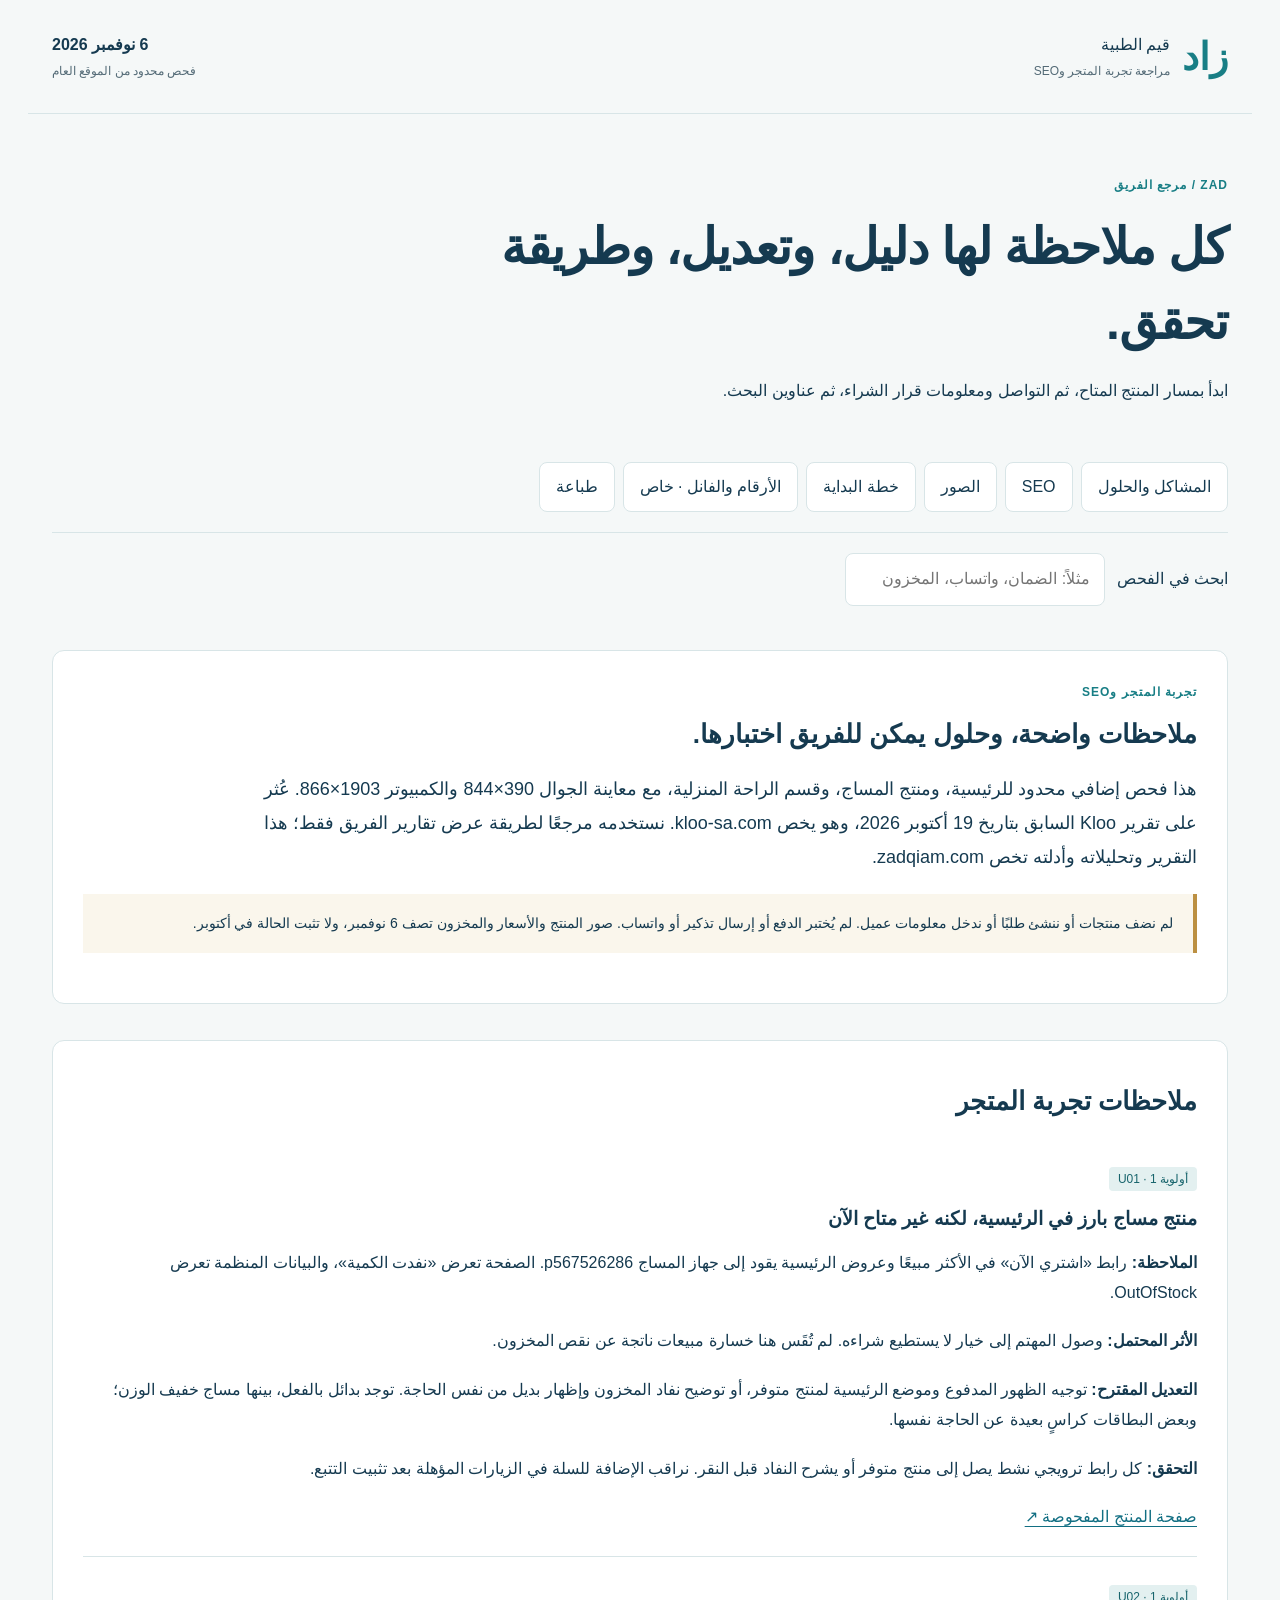
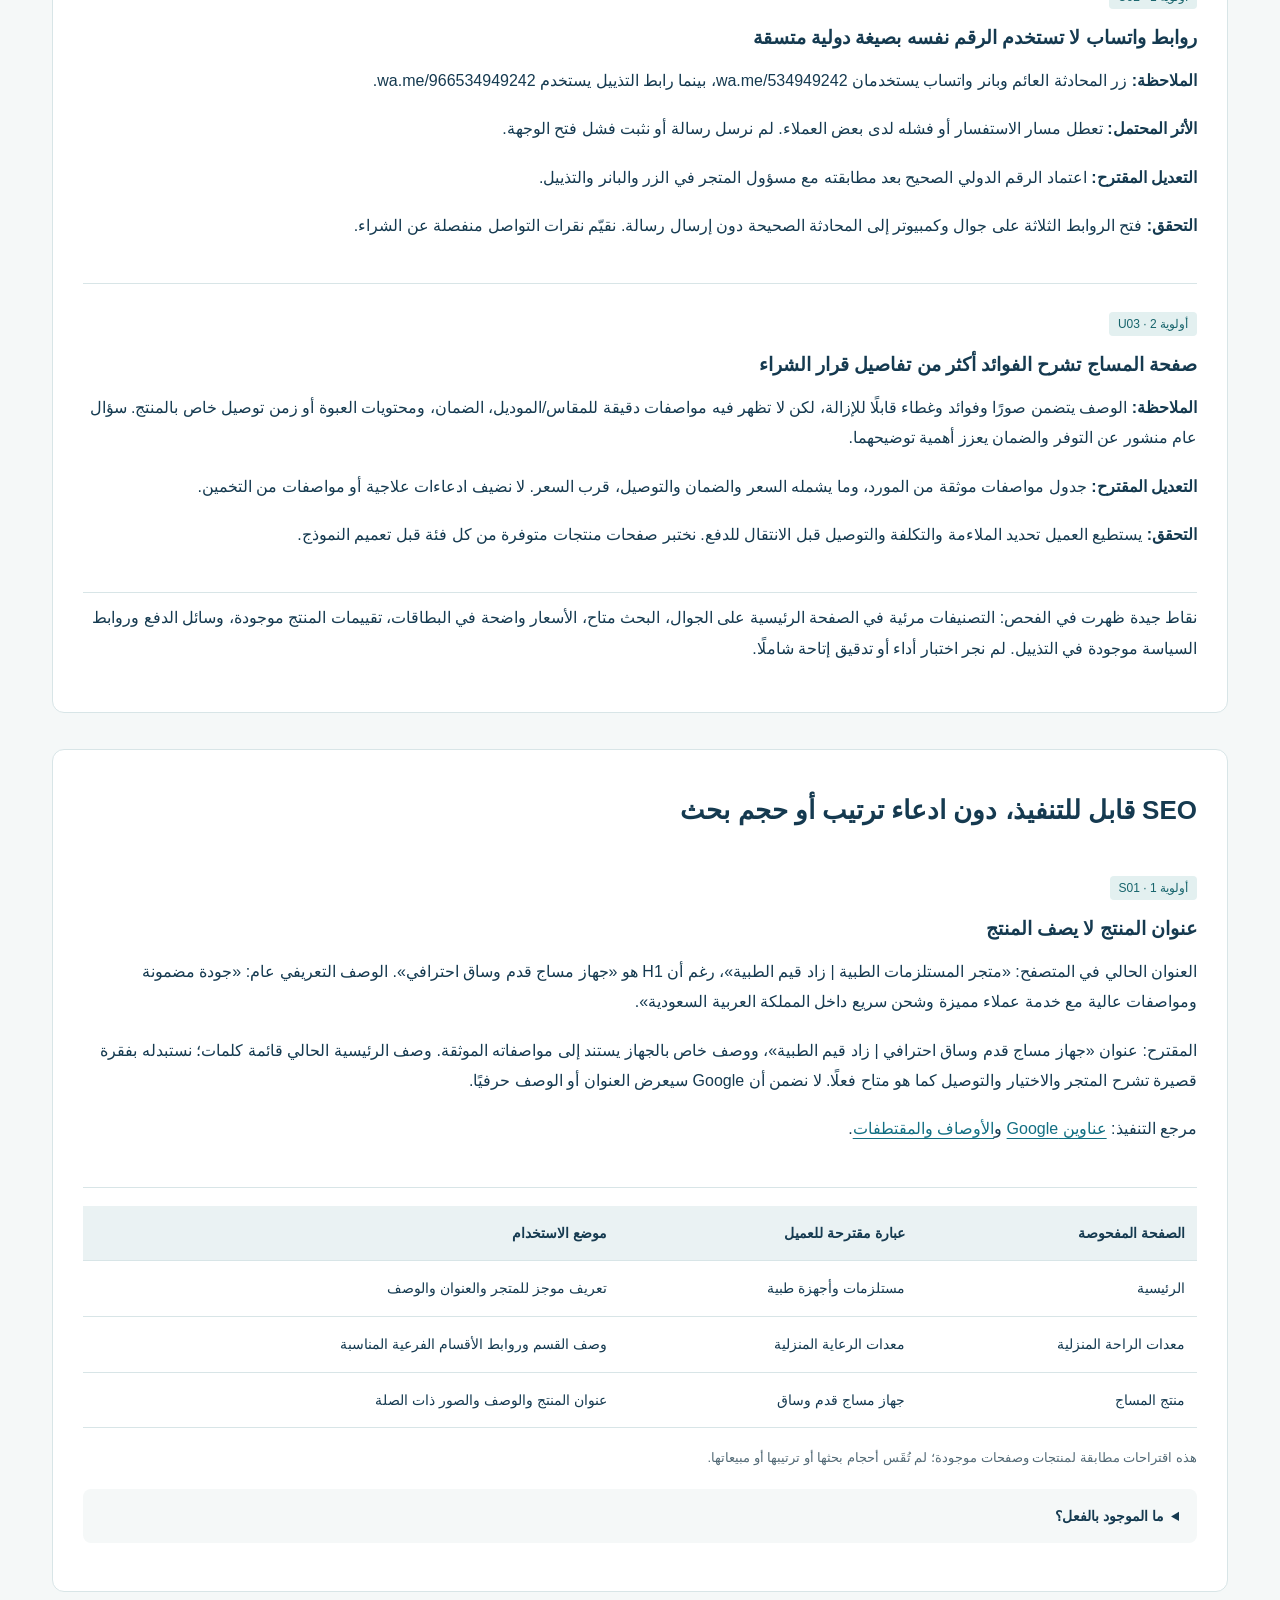
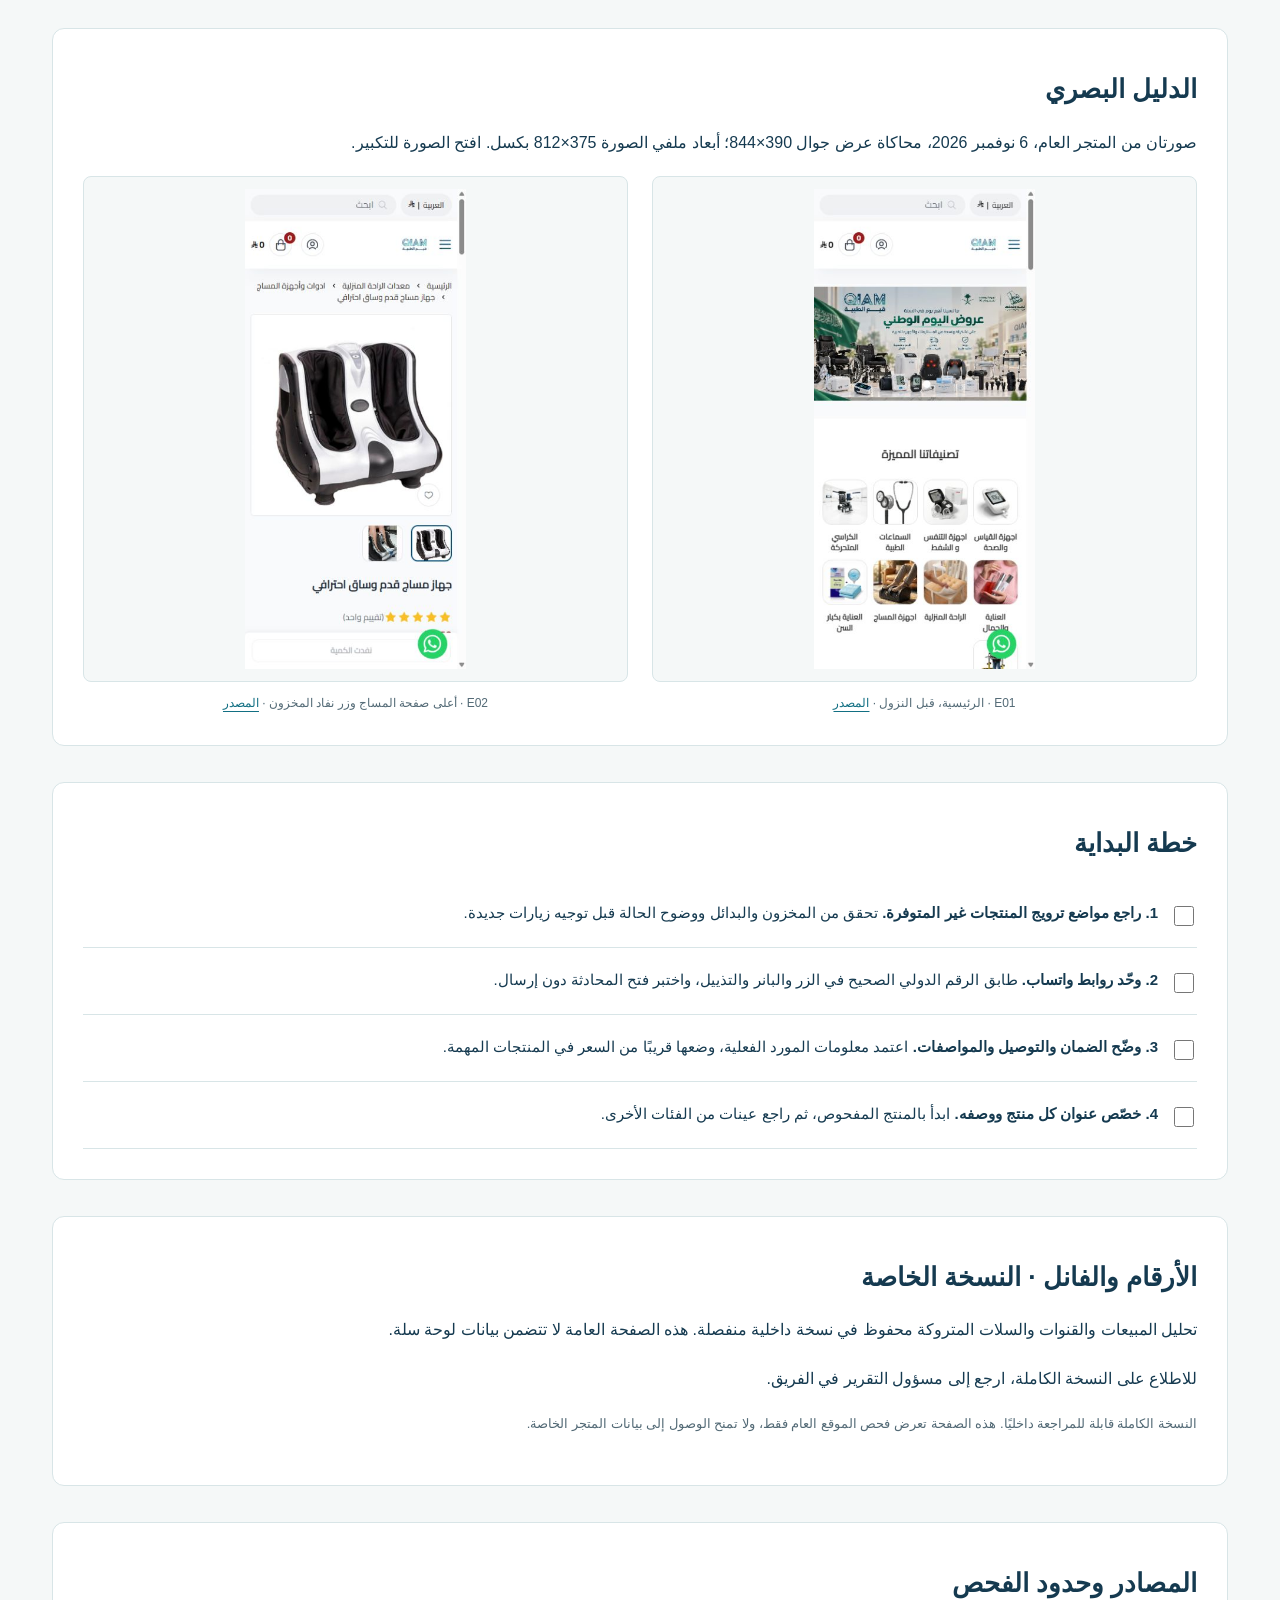
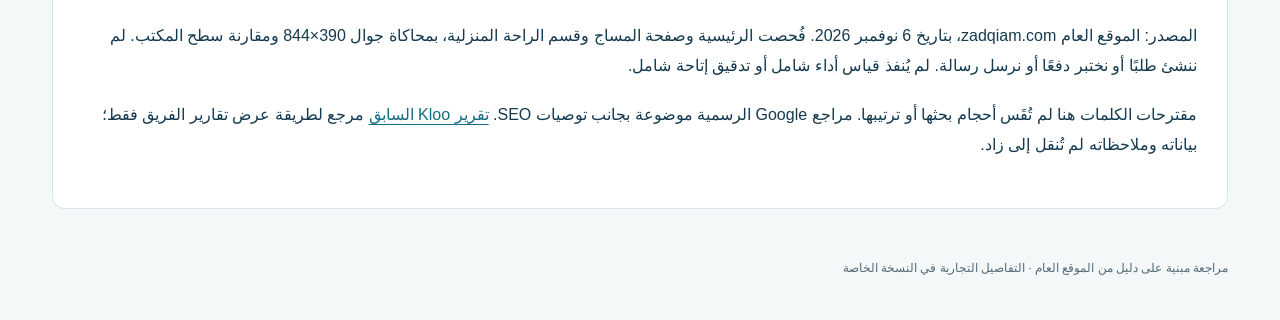
==== index.html @ 5a6b30f7 "Add evidence-backed ZAD report with explicit privacy and metric scopes" ====
<!doctype html><html lang="ar" dir="rtl"><head><meta charset="utf-8"><meta name="viewport" content="width=device-width,initial-scale=1"><meta name="robots" content="noindex,nofollow,noarchive"><meta name="referrer" content="no-referrer"><title>زاد قيم الطبية | مراجعة تجربة المتجر وSEO</title><link rel="stylesheet" href="style.css"></head><body><header><div class="brand"><b>زاد</b><span>قيم الطبية<small>مراجعة تجربة المتجر وSEO</small></span></div><div class="date">6 نوفمبر 2026<small>فحص محدود من الموقع العام</small></div></header><main><div class="intro"><span class="eyebrow">ZAD / مرجع الفريق</span><h1>كل ملاحظة لها دليل، وتعديل، وطريقة تحقق.</h1><p>ابدأ بمسار المنتج المتاح، ثم التواصل ومعلومات قرار الشراء، ثم عناوين البحث.</p></div><nav class="views" aria-label="فهرس التقرير"><a href="#ux-findings">المشاكل والحلول</a><a href="#seo">SEO</a><a href="#evidence">الصور</a><a href="#next">خطة البداية</a><a href="#private">الأرقام والفانل · خاص</a><button id="print">طباعة</button></nav><div class="search"><label for="search">ابحث في الفحص</label><input id="search" type="search" placeholder="مثلاً: الضمان، واتساب، المخزون"><span id="search-status" aria-live="polite"></span></div><div id="ux" class="view">
<section id="ux-start"><div class="eyebrow">تجربة المتجر وSEO</div><h2>ملاحظات واضحة، وحلول يمكن للفريق اختبارها.</h2><p class="lead">هذا فحص إضافي محدود للرئيسية، ومنتج المساج، وقسم الراحة المنزلية، مع معاينة الجوال 390×844 والكمبيوتر 1903×866. عُثر على تقرير Kloo السابق بتاريخ 19 أكتوبر 2026، وهو يخص kloo-sa.com. نستخدمه مرجعًا لطريقة عرض تقارير الفريق فقط؛ هذا التقرير وتحليلاته وأدلته تخص zadqiam.com.</p><div class="note">لم نضف منتجات أو ننشئ طلبًا أو ندخل معلومات عميل. لم يُختبر الدفع أو إرسال تذكير أو واتساب. صور المنتج والأسعار والمخزون تصف 6 نوفمبر، ولا تثبت الحالة في أكتوبر.</div></section>
<section id="ux-findings"><h2>ملاحظات تجربة المتجر</h2>
<article class="finding"><span class="tag">أولوية 1 · U01</span><h3>منتج مساج بارز في الرئيسية، لكنه غير متاح الآن</h3><p><b>الملاحظة:</b> رابط «اشتري الآن» في الأكثر مبيعًا وعروض الرئيسية يقود إلى جهاز المساج p567526286. الصفحة تعرض «نفدت الكمية»، والبيانات المنظمة تعرض OutOfStock. </p><p><b>الأثر المحتمل:</b> وصول المهتم إلى خيار لا يستطيع شراءه. لم تُقَس هنا خسارة مبيعات ناتجة عن نقص المخزون.</p><p><b>التعديل المقترح:</b> توجيه الظهور المدفوع وموضع الرئيسية لمنتج متوفر، أو توضيح نفاد المخزون وإظهار بديل من نفس الحاجة. توجد بدائل بالفعل، بينها مساج خفيف الوزن؛ وبعض البطاقات كراسٍ بعيدة عن الحاجة نفسها.</p><p><b>التحقق:</b> كل رابط ترويجي نشط يصل إلى منتج متوفر أو يشرح النفاد قبل النقر. نراقب الإضافة للسلة في الزيارات المؤهلة بعد تثبيت التتبع.</p><a href="https://zadqiam.com/ar/-/p567526286" target="_blank" rel="noopener">صفحة المنتج المفحوصة ↗</a></article>
<article class="finding"><span class="tag">أولوية 1 · U02</span><h3>روابط واتساب لا تستخدم الرقم نفسه بصيغة دولية متسقة</h3><p><b>الملاحظة:</b> زر المحادثة العائم وبانر واتساب يستخدمان wa.me/534949242، بينما رابط التذييل يستخدم wa.me/966534949242.</p><p><b>الأثر المحتمل:</b> تعطل مسار الاستفسار أو فشله لدى بعض العملاء. لم نرسل رسالة أو نثبت فشل فتح الوجهة.</p><p><b>التعديل المقترح:</b> اعتماد الرقم الدولي الصحيح بعد مطابقته مع مسؤول المتجر في الزر والبانر والتذييل.</p><p><b>التحقق:</b> فتح الروابط الثلاثة على جوال وكمبيوتر إلى المحادثة الصحيحة دون إرسال رسالة. نقيّم نقرات التواصل منفصلة عن الشراء.</p></article>
<article class="finding"><span class="tag">أولوية 2 · U03</span><h3>صفحة المساج تشرح الفوائد أكثر من تفاصيل قرار الشراء</h3><p><b>الملاحظة:</b> الوصف يتضمن صورًا وفوائد وغطاء قابلًا للإزالة، لكن لا تظهر فيه مواصفات دقيقة للمقاس/الموديل، الضمان، ومحتويات العبوة أو زمن توصيل خاص بالمنتج. سؤال عام منشور عن التوفر والضمان يعزز أهمية توضيحهما.</p><p><b>التعديل المقترح:</b> جدول مواصفات موثقة من المورد، وما يشمله السعر والضمان والتوصيل، قرب السعر. لا نضيف ادعاءات علاجية أو مواصفات من التخمين.</p><p><b>التحقق:</b> يستطيع العميل تحديد الملاءمة والتكلفة والتوصيل قبل الانتقال للدفع. نختبر صفحات منتجات متوفرة من كل فئة قبل تعميم النموذج.</p></article>
<p>نقاط جيدة ظهرت في الفحص: التصنيفات مرئية في الصفحة الرئيسية على الجوال، البحث متاح، الأسعار واضحة في البطاقات، تقييمات المنتج موجودة، وسائل الدفع وروابط السياسة موجودة في التذييل. لم نجر اختبار أداء أو تدقيق إتاحة شاملًا.</p></section>
<section id="seo"><h2>SEO قابل للتنفيذ، دون ادعاء ترتيب أو حجم بحث</h2><article class="finding"><span class="tag">أولوية 1 · S01</span><h3>عنوان المنتج لا يصف المنتج</h3><p>العنوان الحالي في المتصفح: «متجر المستلزمات الطبية | زاد قيم الطبية»، رغم أن H1 هو «جهاز مساج قدم وساق احترافي». الوصف التعريفي عام: «جودة مضمونة ومواصفات عالية مع خدمة عملاء مميزة وشحن سريع داخل المملكة العربية السعودية».</p><p>المقترح: عنوان «جهاز مساج قدم وساق احترافي | زاد قيم الطبية»، ووصف خاص بالجهاز يستند إلى مواصفاته الموثقة. وصف الرئيسية الحالي قائمة كلمات؛ نستبدله بفقرة قصيرة تشرح المتجر والاختيار والتوصيل كما هو متاح فعلًا. لا نضمن أن Google سيعرض العنوان أو الوصف حرفيًا.</p><p>مرجع التنفيذ: <a href="https://developers.google.com/search/docs/appearance/title-link">عناوين Google</a> و<a href="https://developers.google.com/search/docs/appearance/snippet">الأوصاف والمقتطفات</a>.</p></article><div class="table"><table><thead><tr><th>الصفحة المفحوصة</th><th>عبارة مقترحة للعميل</th><th>موضع الاستخدام</th></tr></thead><tbody><tr><td>الرئيسية</td><td>مستلزمات وأجهزة طبية</td><td>تعريف موجز للمتجر والعنوان والوصف</td></tr><tr><td>معدات الراحة المنزلية</td><td>معدات الرعاية المنزلية</td><td>وصف القسم وروابط الأقسام الفرعية المناسبة</td></tr><tr><td>منتج المساج</td><td>جهاز مساج قدم وساق</td><td>عنوان المنتج والوصف والصور ذات الصلة</td></tr></tbody></table></div><p class="muted">هذه اقتراحات مطابقة لمنتجات وصفحات موجودة؛ لم تُقَس أحجام بحثها أو ترتيبها أو مبيعاتها.</p><details><summary>ما الموجود بالفعل؟</summary><p>Canonical موجود للرئيسية ولصفحة المساج. بيانات Product داخل @graph موجودة وتشمل السعر 550 SAR وحالة OutOfStock، مع BreadcrumbList وبيانات مراجعة. لا نوصي بتركيب بيانات منظمة مكررة. نحتاج فحص الصحة والأهلية ومطابقة الرابط والعرض بأداة Google، ولا نعد بظهور نتيجة غنية. <a href="https://developers.google.com/search/docs/appearance/structured-data/product">مرجع بيانات المنتج</a>.</p><p>عنوان قسم معدات الراحة المنزلية وصفي بالفعل. وصفه التعريفي تعريف عام بالشركة؛ يمكن تخصيصه لحاجة القسم. لم نفحص robots أو sitemap أو جميع المنتجات أو hreflang أو صحة المراجعات أو ترتيب البحث.</p></details></section>
<section id="evidence"><h2>الدليل البصري</h2><p>صورتان من المتجر العام، 6 نوفمبر 2026، محاكاة عرض جوال 390×844؛ أبعاد ملفي الصورة 375×812 بكسل. افتح الصورة للتكبير.</p><div class="evidence-grid"><figure><button class="zoom" data-src="evidence/home-mobile.png"><img src="evidence/home-mobile.png" width="375" height="812" alt="الصفحة الرئيسية لزاد على الجوال"></button><figcaption>E01 · الرئيسية، قبل النزول · <a href="https://zadqiam.com/ar">المصدر</a></figcaption></figure><figure><button class="zoom" data-src="evidence/product-mobile.png"><img src="evidence/product-mobile.png" width="375" height="812" alt="صفحة جهاز المساج مع حالة نفاد المخزون"></button><figcaption>E02 · أعلى صفحة المساج وزر نفاد المخزون · <a href="https://zadqiam.com/ar/-/p567526286">المصدر</a></figcaption></figure></div></section>
</div>
<section id="next"><h2>خطة البداية</h2><label class="task"><input type="checkbox" data-task="stock"><span><b>1. راجع مواضع ترويج المنتجات غير المتوفرة.</b> تحقق من المخزون والبدائل ووضوح الحالة قبل توجيه زيارات جديدة.</span></label><label class="task"><input type="checkbox" data-task="whatsapp"><span><b>2. وحّد روابط واتساب.</b> طابق الرقم الدولي الصحيح في الزر والبانر والتذييل، واختبر فتح المحادثة دون إرسال.</span></label><label class="task"><input type="checkbox" data-task="product"><span><b>3. وضّح الضمان والتوصيل والمواصفات.</b> اعتمد معلومات المورد الفعلية، وضعها قريبًا من السعر في المنتجات المهمة.</span></label><label class="task"><input type="checkbox" data-task="seo"><span><b>4. خصّص عنوان كل منتج ووصفه.</b> ابدأ بالمنتج المفحوص، ثم راجع عينات من الفئات الأخرى.</span></label></section>
<section id="private"><h2>الأرقام والفانل · النسخة الخاصة</h2><p>تحليل المبيعات والقنوات والسلات المتروكة محفوظ في نسخة داخلية منفصلة. هذه الصفحة العامة لا تتضمن بيانات لوحة سلة.</p><p>للاطلاع على النسخة الكاملة، ارجع إلى مسؤول التقرير في الفريق.</p><p class="muted">النسخة الكاملة قابلة للمراجعة داخليًا. هذه الصفحة تعرض فحص الموقع العام فقط، ولا تمنح الوصول إلى بيانات المتجر الخاصة.</p></section>
<section id="sources"><h2>المصادر وحدود الفحص</h2><p>المصدر: الموقع العام zadqiam.com، بتاريخ 6 نوفمبر 2026. فُحصت الرئيسية وصفحة المساج وقسم الراحة المنزلية، بمحاكاة جوال 390×844 ومقارنة سطح المكتب. لم ننشئ طلبًا أو نختبر دفعًا أو نرسل رسالة. لم يُنفذ قياس أداء شامل أو تدقيق إتاحة شامل.</p><p>مقترحات الكلمات هنا لم تُقَس أحجام بحثها أو ترتيبها. مراجع Google الرسمية موضوعة بجانب توصيات SEO. <a href="https://ahmads-cell.github.io/kloo-growth-report/" target="_blank" rel="noopener noreferrer">تقرير Kloo السابق</a> مرجع لطريقة عرض تقارير الفريق فقط؛ بياناته وملاحظاته لم تُنقل إلى زاد.</p></section><footer>مراجعة مبنية على دليل من الموقع العام · التفاصيل التجارية في النسخة الخاصة</footer></main><dialog id="zoom-dialog"><button id="close-zoom">إغلاق الصورة ×</button><img id="zoom-image" alt="دليل مكبر من المتجر"></dialog><script src="app.js"></script></body></html>
---- style.css ----
:root{--ink:#153a50;--teal:#187e85;--paper:#f5f8f8;--line:#d8e5e7;--muted:#536a76}*{box-sizing:border-box}html{scroll-behavior:smooth;scroll-padding-top:30px}body{margin:0;background:var(--paper);color:var(--ink);font-family:Tahoma,"Segoe UI",Arial,sans-serif;font-size:16px;line-height:1.9}button,input,select{font:inherit}a{color:#126f83;text-underline-offset:4px}button,a,select,input{outline-offset:4px}button{cursor:pointer}header{max-width:1224px;margin:auto;display:flex;align-items:center;justify-content:space-between;padding:30px 24px;border-bottom:1px solid var(--line)}.brand{display:flex;gap:12px;align-items:center}.brand>b{font-size:38px;line-height:1;color:var(--teal)}small{display:block;font-size:12px;font-weight:400;color:var(--muted)}.date{text-align:left;font-weight:700}main{max-width:1224px;margin:auto;padding:0 24px}.intro{padding:55px 0 26px;max-width:800px}.eyebrow{font-size:12px;letter-spacing:1px;color:var(--teal);font-weight:700}h1{font-size:clamp(30px,4vw,50px);line-height:1.5;margin:10px 0 16px;letter-spacing:-1px}h2{font-size:26px;line-height:1.7;margin:8px 0 16px}h3{font-size:19px;margin:8px 0}p{margin:10px 0 18px}.lead{font-size:18px;max-width:950px}.views{display:flex;gap:8px;flex-wrap:wrap;border-bottom:1px solid var(--line);padding:12px 0 20px}.views button,.views a,#motion,#close-zoom{border:1px solid var(--line);background:white;border-radius:8px;padding:9px 16px;text-decoration:none;color:var(--ink)}.views button[aria-pressed=true]{background:var(--ink);color:white;border-color:var(--ink)}.search{display:flex;align-items:center;gap:12px;flex-wrap:wrap;padding:20px 0}.search input{background:white;border:1px solid var(--line);padding:10px 14px;border-radius:8px;min-width:260px}#search-status{font-size:13px;color:var(--muted)}section{margin:24px 0 36px;background:white;border:1px solid var(--line);border-radius:12px;padding:30px;scroll-margin-top:24px}.stats{display:grid;grid-template-columns:repeat(auto-fit,minmax(205px,1fr));gap:12px;margin:24px 0}.stats article{border-top:3px solid var(--teal);background:#f1f7f7;padding:18px}.stats strong{display:block;font-size:30px;line-height:1.7;font-variant-numeric:tabular-nums}.stats em{font-size:16px;font-style:normal;font-weight:400}.stats span{font-size:12px;color:var(--muted)}.note{border-right:4px solid #bc9042;background:#faf6ec;padding:16px 20px;font-size:14px;margin:20px 0}.muted{font-size:13px;color:var(--muted)}.table{overflow-x:auto;margin:18px 0}table{border-collapse:collapse;width:100%;font-size:14px;min-width:590px;text-align:right}th{background:#eaf2f3;font-weight:700}td,th{padding:14px 12px;border-bottom:1px solid var(--line);vertical-align:top}td:nth-child(2),td:nth-child(3){font-variant-numeric:tabular-nums}details{background:#f5f8f8;padding:14px 18px;margin:18px 0;border-radius:8px;font-size:14px}summary{cursor:pointer;font-weight:700}.grid{display:grid;grid-template-columns:1fr 1fr;gap:16px}.card{border-top:2px solid var(--line);padding:14px}.dot{width:11px;height:11px;border-radius:50%;display:inline-block;margin-left:8px}.c0{background:#63758b}.c1{background:#bc9610}.c2{background:#2873bd}.c3{background:#af477c}.filter{display:flex;align-items:center;gap:12px;font-size:14px}.filter select{padding:8px;border:1px solid var(--line);border-radius:6px;background:white}.flow{display:grid;grid-template-columns:1.4fr 1.4fr 1fr 1fr 1fr;gap:20px;align-items:stretch;margin-top:24px}.flow>div{position:relative;border:1px solid var(--line);background:#f8fbfb;padding:15px;border-radius:8px;font-size:13px}.flow>div:not(:last-child):after{content:"";position:absolute;width:22px;left:-22px;top:50%;border-bottom:2px dashed #90a0a6;animation:pulse 2s infinite}.flow b,.flow span{display:block}.flow strong{display:block;font-size:30px}.flow small{line-height:1.7}.sources span{padding:3px 0}.section-head{display:flex;align-items:center;justify-content:space-between;gap:10px}.section-head button{font-size:12px;white-space:nowrap}.paused .flow>div:after{animation-play-state:paused}.finding{padding:24px 0;border-bottom:1px solid var(--line)}.finding:last-child{border-bottom:0}.tag{font-size:12px;background:#e3f0f0;color:#17646c;padding:5px 9px;border-radius:4px}.evidence-grid{display:grid;grid-template-columns:1fr 1fr;gap:24px}figure{margin:0;text-align:center}.zoom{border:1px solid var(--line);background:#f5f8f8;border-radius:8px;width:100%;padding:12px;overflow:hidden;max-height:520px}.zoom img{display:block;width:auto;max-width:100%;height:auto;max-height:480px;object-fit:contain;margin:auto}figcaption{font-size:12px;color:var(--muted);margin-top:10px}.task{display:flex;gap:12px;border-bottom:1px solid var(--line);padding:18px 0;font-size:15px}.task input{flex:0 0 20px;width:20px;height:20px;margin-top:7px;accent-color:var(--teal)}.task:has(input:checked){opacity:.65}.task:has(input:checked) b{text-decoration:line-through}footer{font-size:12px;color:var(--muted);padding:12px 0 40px}dialog{border:0;border-radius:10px;max-width:95vw;width:700px;max-height:92vh;padding:20px}dialog::backdrop{background:#102e40bd}dialog img{display:block;width:100%;height:auto;margin-top:18px}#close-zoom{position:sticky;top:0}body:has(dialog[open]){overflow:hidden}[hidden]{display:none!important}.search-hit{border:2px solid var(--teal)}@keyframes pulse{50%{opacity:.3}}@media(prefers-reduced-motion:reduce){html{scroll-behavior:auto}.flow>div:after{animation:none}}@media(max-width:760px){header,main{padding-left:16px;padding-right:16px}.intro{padding-top:30px}section{padding:20px;margin:18px 0 24px}.stats{grid-template-columns:1fr 1fr}.stats article{padding:12px}.stats strong{font-size:24px}.grid,.evidence-grid{grid-template-columns:1fr}.flow{grid-template-columns:1fr 1fr;gap:12px}.flow>div:after{display:none}.flow>div:first-child{grid-column:1/-1}h2{font-size:22px}.search input{width:100%;min-width:0}.views a,.views button{font-size:13px;padding:8px 10px}.section-head{align-items:flex-start}.date{font-size:14px}.brand>b{font-size:32px}}@media print{header{padding-top:0}.views,.search,#motion,dialog,.task input{display:none!important}.view[hidden]{display:block!important}section{break-inside:auto;border:0;padding:10px 0;margin:15px 0}body{font-size:12px;background:white}h1{font-size:26px}h2{font-size:20px}.stats{grid-template-columns:repeat(4,1fr)}.flow>div:after{animation:none}details{display:block}details>*{display:block}a{color:inherit}main{max-width:none}}
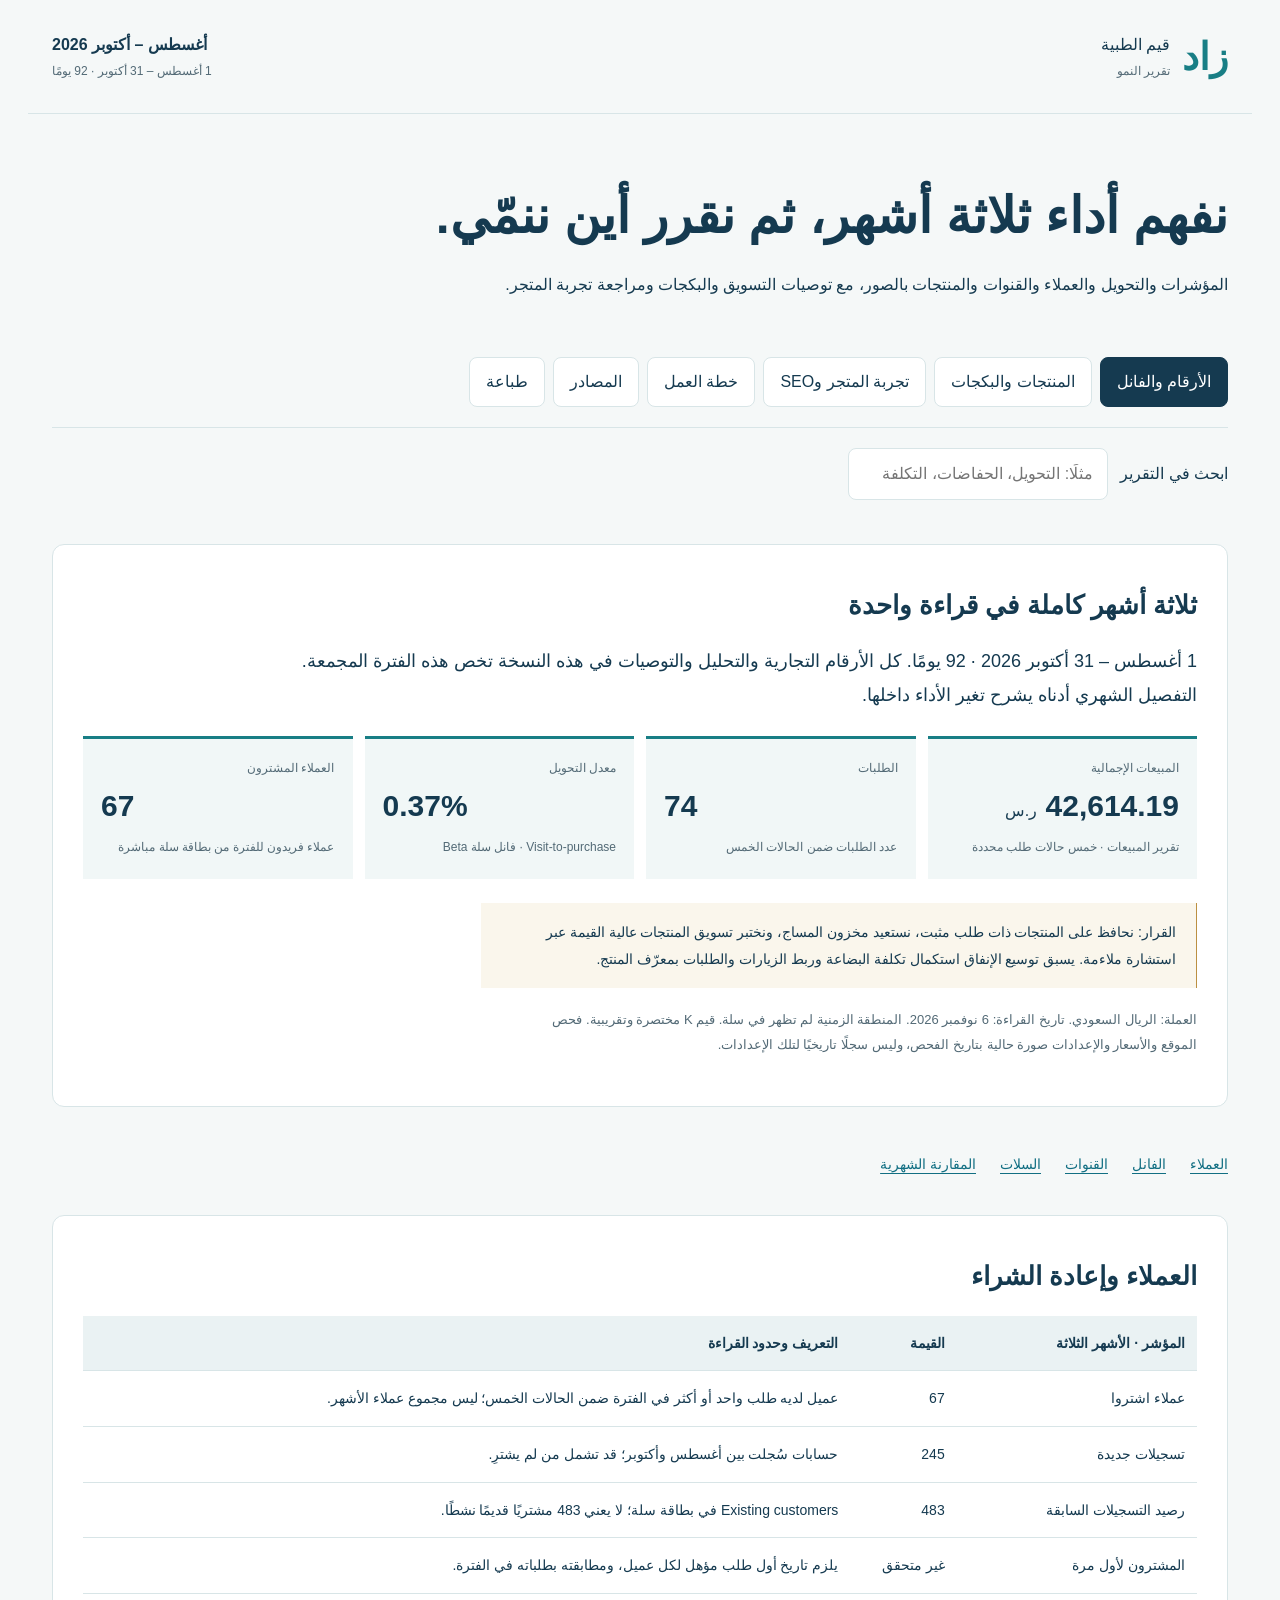
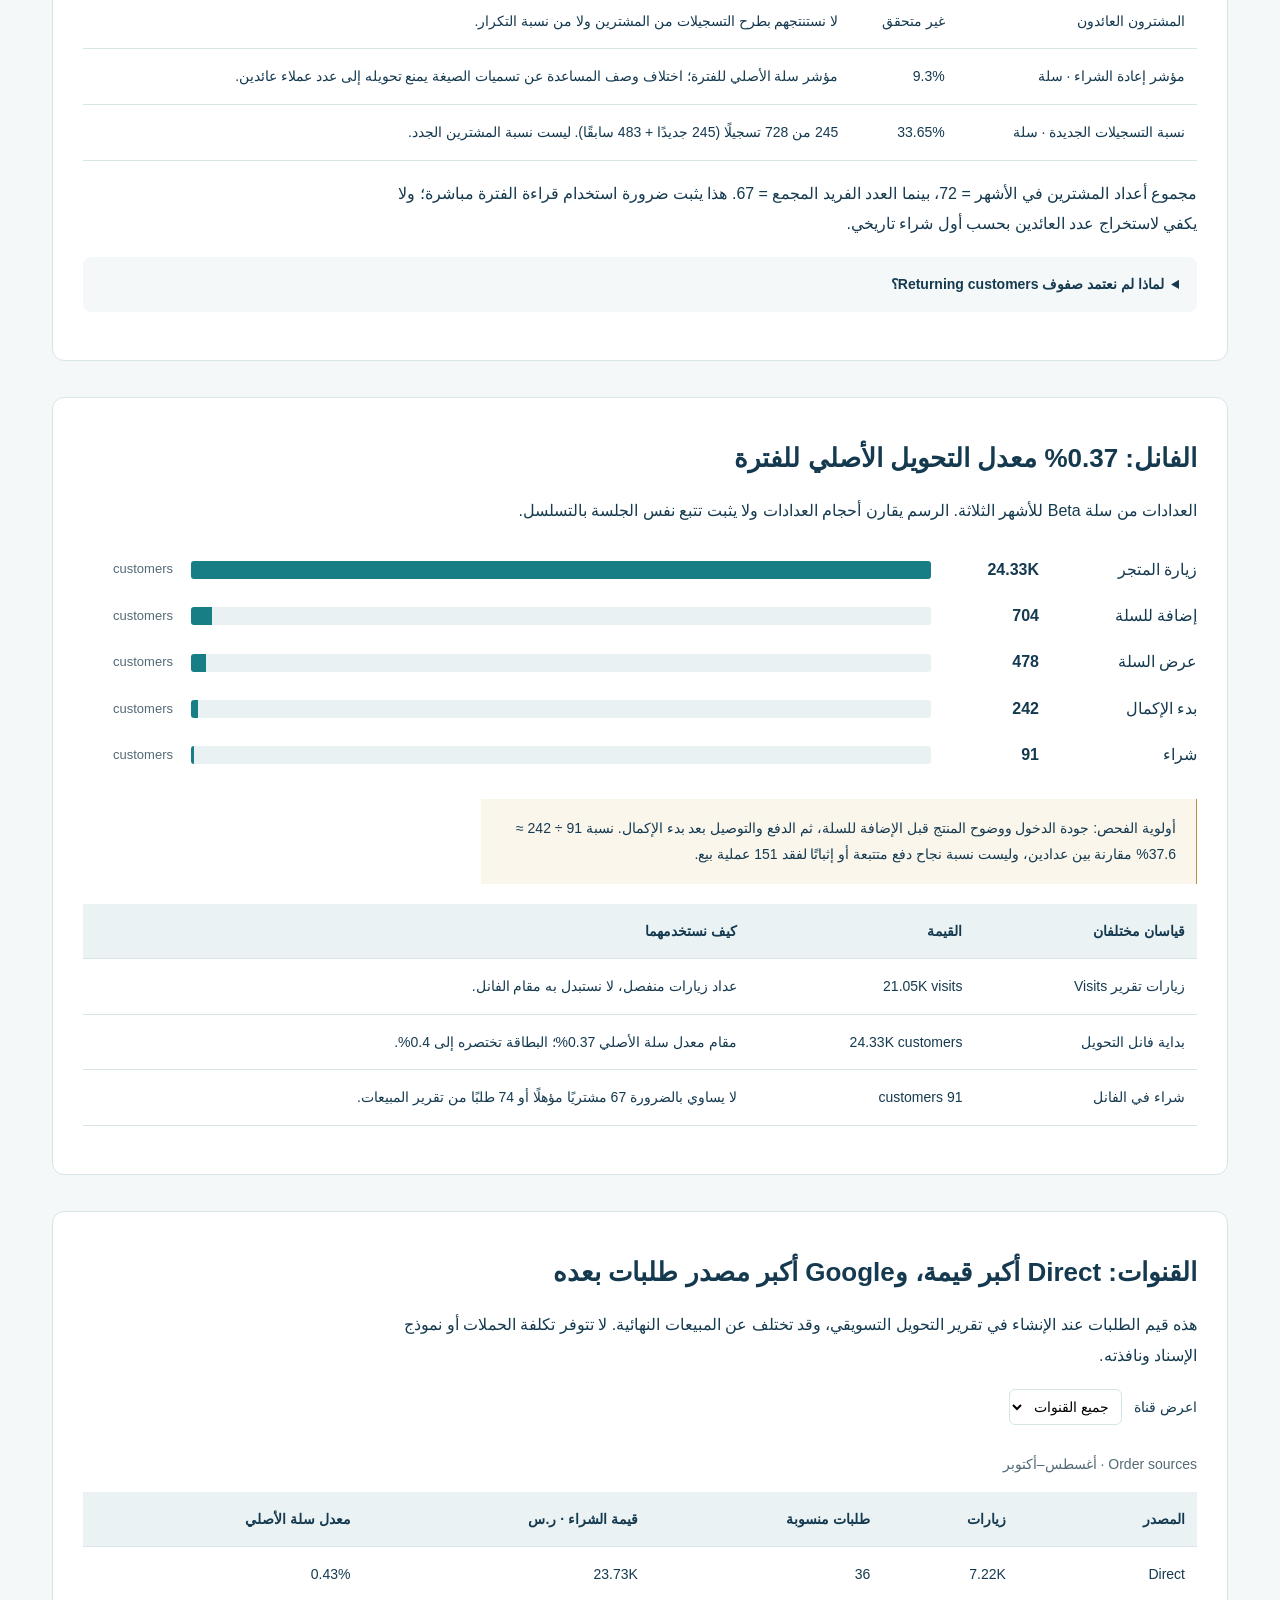
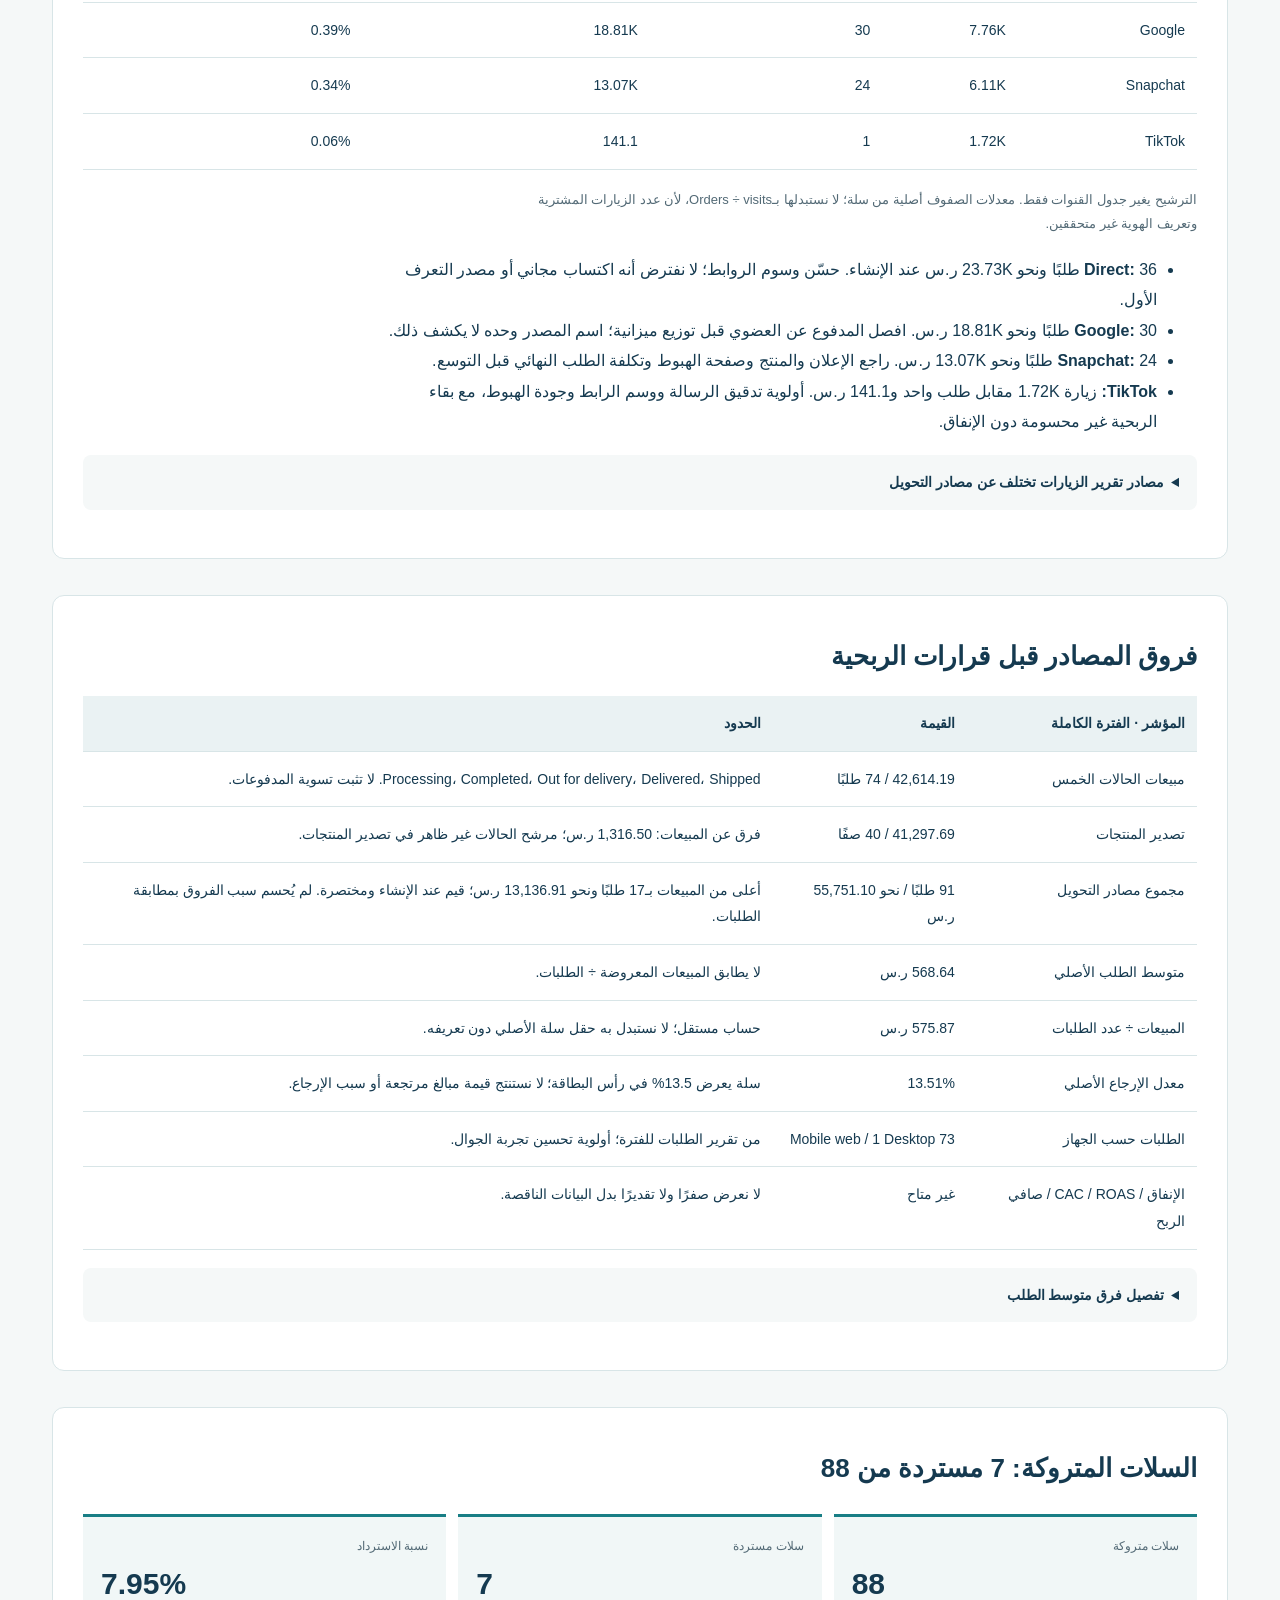
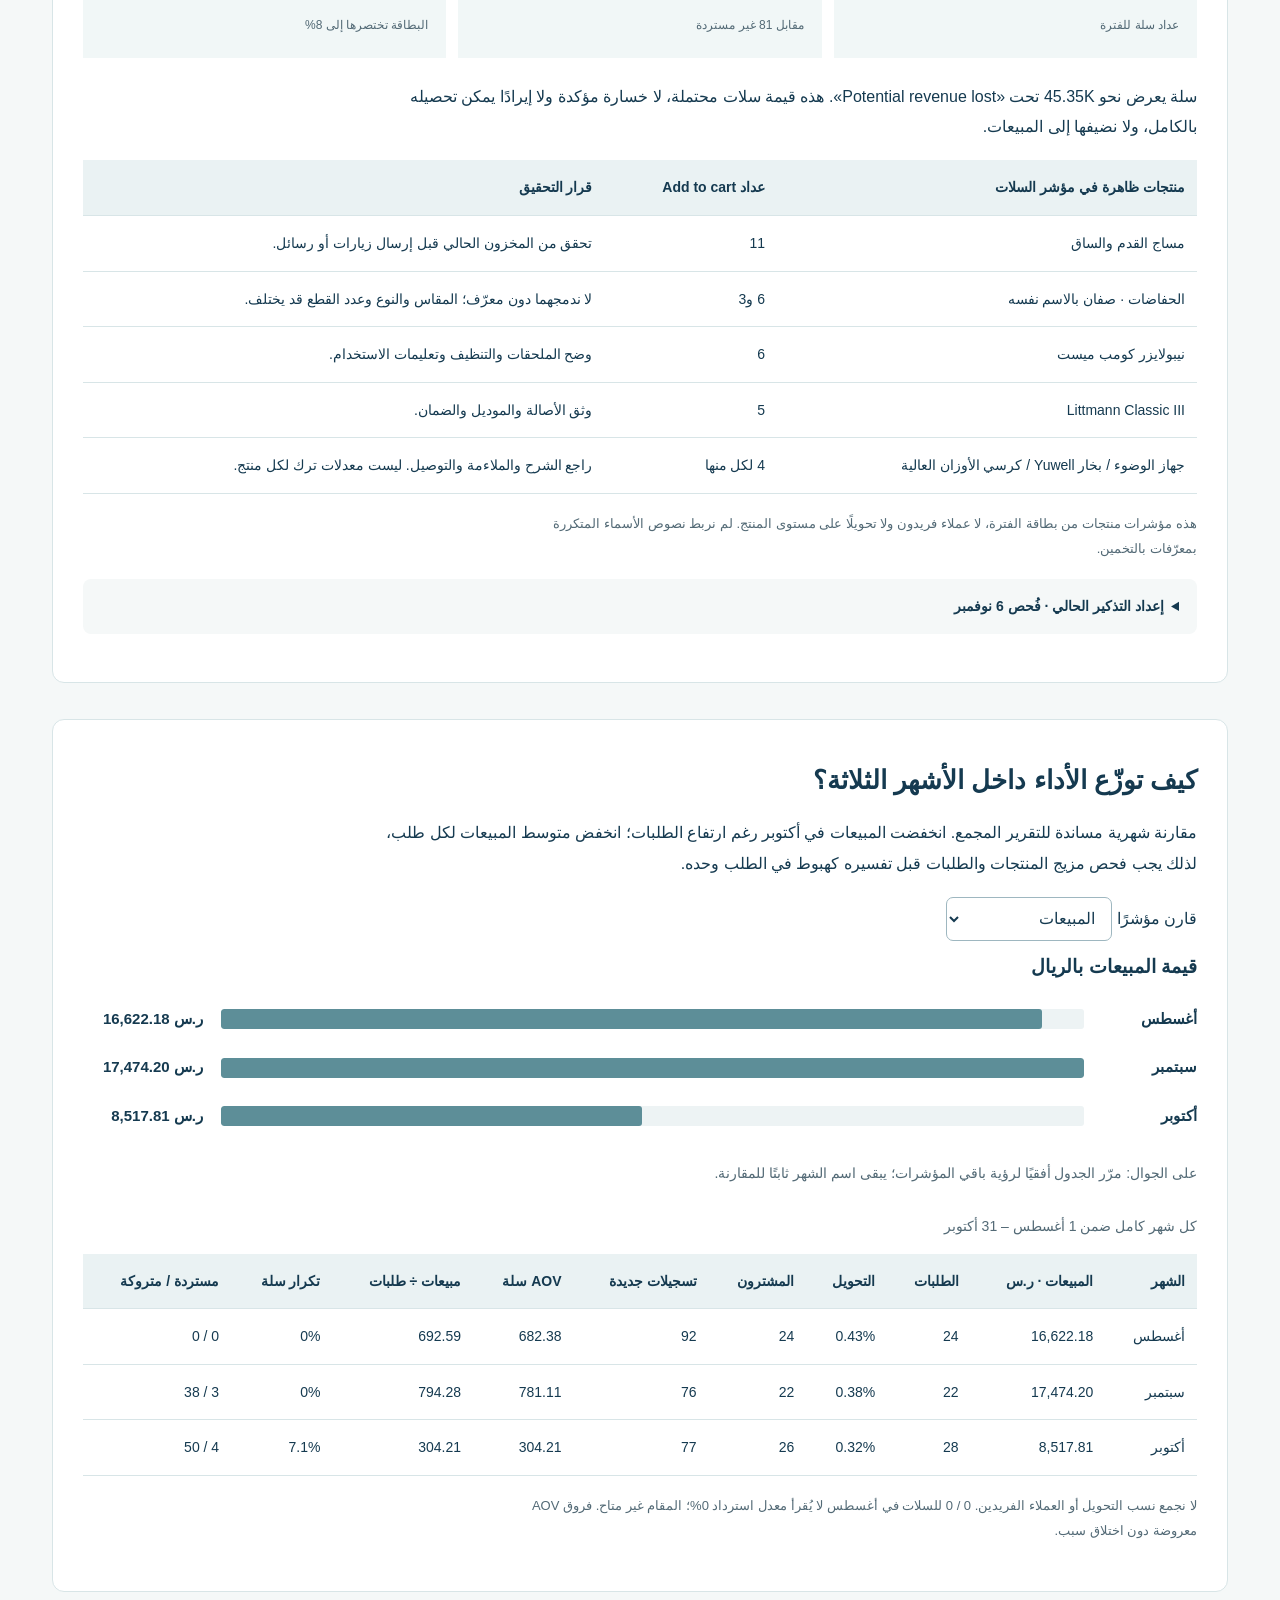
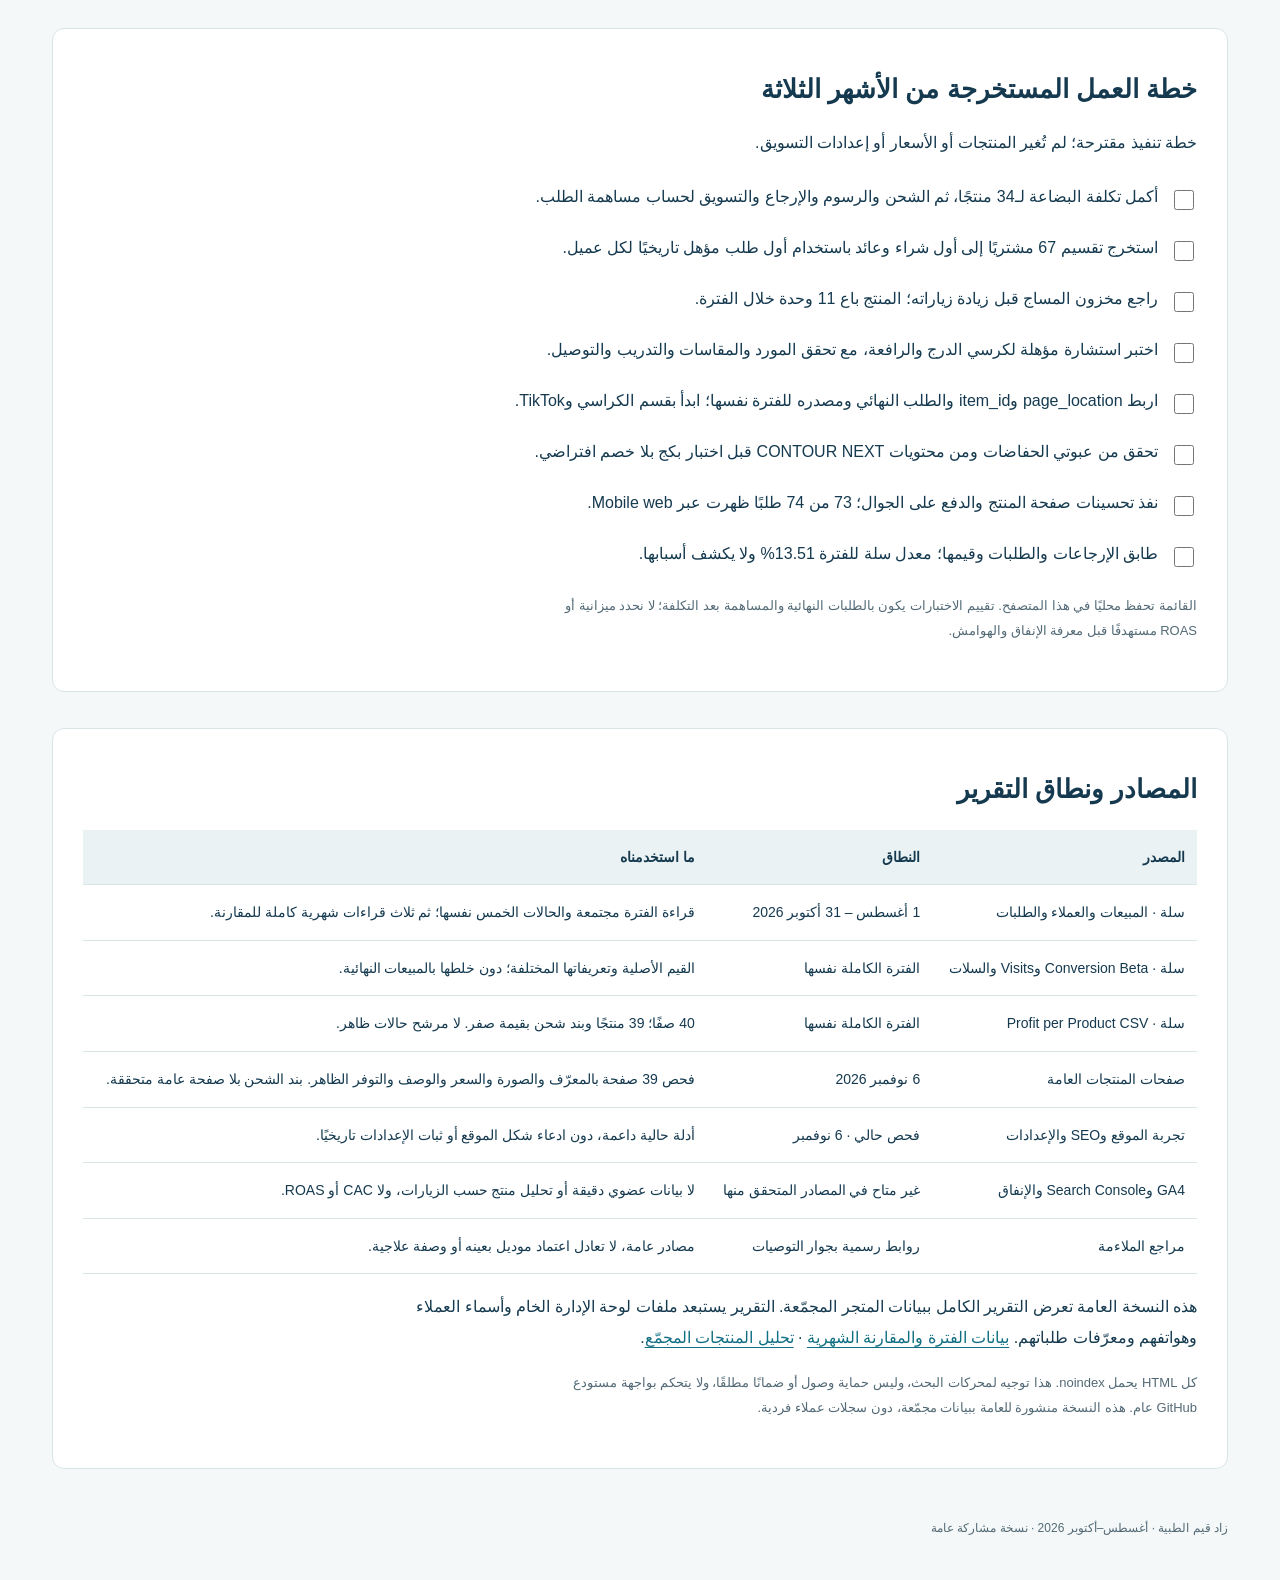
==== commit 64e3c811: "Publish authorized full ZAD August-October report with inline assets and noindex" ====
--- a/index.html
+++ b/index.html
@@ -1,13 +1,690 @@
-<!doctype html><html lang="ar" dir="rtl"><head><meta charset="utf-8"><meta name="viewport" content="width=device-width,initial-scale=1"><meta name="robots" content="noindex,nofollow,noarchive"><meta name="referrer" content="no-referrer"><title>زاد قيم الطبية | مراجعة تجربة المتجر وSEO</title><link rel="stylesheet" href="style.css"></head><body><header><div class="brand"><b>زاد</b><span>قيم الطبية<small>مراجعة تجربة المتجر وSEO</small></span></div><div class="date">6 نوفمبر 2026<small>فحص محدود من الموقع العام</small></div></header><main><div class="intro"><span class="eyebrow">ZAD / مرجع الفريق</span><h1>كل ملاحظة لها دليل، وتعديل، وطريقة تحقق.</h1><p>ابدأ بمسار المنتج المتاح، ثم التواصل ومعلومات قرار الشراء، ثم عناوين البحث.</p></div><nav class="views" aria-label="فهرس التقرير"><a href="#ux-findings">المشاكل والحلول</a><a href="#seo">SEO</a><a href="#evidence">الصور</a><a href="#next">خطة البداية</a><a href="#private">الأرقام والفانل · خاص</a><button id="print">طباعة</button></nav><div class="search"><label for="search">ابحث في الفحص</label><input id="search" type="search" placeholder="مثلاً: الضمان، واتساب، المخزون"><span id="search-status" aria-live="polite"></span></div><div id="ux" class="view">
-<section id="ux-start"><div class="eyebrow">تجربة المتجر وSEO</div><h2>ملاحظات واضحة، وحلول يمكن للفريق اختبارها.</h2><p class="lead">هذا فحص إضافي محدود للرئيسية، ومنتج المساج، وقسم الراحة المنزلية، مع معاينة الجوال 390×844 والكمبيوتر 1903×866. عُثر على تقرير Kloo السابق بتاريخ 19 أكتوبر 2026، وهو يخص kloo-sa.com. نستخدمه مرجعًا لطريقة عرض تقارير الفريق فقط؛ هذا التقرير وتحليلاته وأدلته تخص zadqiam.com.</p><div class="note">لم نضف منتجات أو ننشئ طلبًا أو ندخل معلومات عميل. لم يُختبر الدفع أو إرسال تذكير أو واتساب. صور المنتج والأسعار والمخزون تصف 6 نوفمبر، ولا تثبت الحالة في أكتوبر.</div></section>
-<section id="ux-findings"><h2>ملاحظات تجربة المتجر</h2>
-<article class="finding"><span class="tag">أولوية 1 · U01</span><h3>منتج مساج بارز في الرئيسية، لكنه غير متاح الآن</h3><p><b>الملاحظة:</b> رابط «اشتري الآن» في الأكثر مبيعًا وعروض الرئيسية يقود إلى جهاز المساج p567526286. الصفحة تعرض «نفدت الكمية»، والبيانات المنظمة تعرض OutOfStock. </p><p><b>الأثر المحتمل:</b> وصول المهتم إلى خيار لا يستطيع شراءه. لم تُقَس هنا خسارة مبيعات ناتجة عن نقص المخزون.</p><p><b>التعديل المقترح:</b> توجيه الظهور المدفوع وموضع الرئيسية لمنتج متوفر، أو توضيح نفاد المخزون وإظهار بديل من نفس الحاجة. توجد بدائل بالفعل، بينها مساج خفيف الوزن؛ وبعض البطاقات كراسٍ بعيدة عن الحاجة نفسها.</p><p><b>التحقق:</b> كل رابط ترويجي نشط يصل إلى منتج متوفر أو يشرح النفاد قبل النقر. نراقب الإضافة للسلة في الزيارات المؤهلة بعد تثبيت التتبع.</p><a href="https://zadqiam.com/ar/-/p567526286" target="_blank" rel="noopener">صفحة المنتج المفحوصة ↗</a></article>
+<!doctype html><html lang="ar" dir="rtl"><head><meta charset="utf-8"><meta name="viewport" content="width=device-width,initial-scale=1"><meta name="robots" content="noindex,nofollow,noarchive"><meta name="referrer" content="no-referrer"><title>زاد قيم الطبية | تقرير النمو · أغسطس–أكتوبر 2026</title><style data-source="style.css">:root{--ink:#153a50;--teal:#187e85;--paper:#f5f8f8;--line:#d8e5e7;--muted:#536a76}*{box-sizing:border-box}html{scroll-behavior:smooth;scroll-padding-top:30px}body{margin:0;background:var(--paper);color:var(--ink);font-family:Tahoma,"Segoe UI",Arial,sans-serif;font-size:16px;line-height:1.9}button,input,select{font:inherit}a{color:#126f83;text-underline-offset:4px}button,a,select,input{outline-offset:4px}button{cursor:pointer}header{max-width:1224px;margin:auto;display:flex;align-items:center;justify-content:space-between;padding:30px 24px;border-bottom:1px solid var(--line)}.brand{display:flex;gap:12px;align-items:center}.brand>b{font-size:38px;line-height:1;color:var(--teal)}small{display:block;font-size:12px;font-weight:400;color:var(--muted)}.date{text-align:left;font-weight:700}main{max-width:1224px;margin:auto;padding:0 24px}.intro{padding:55px 0 26px;max-width:800px}.eyebrow{font-size:12px;letter-spacing:1px;color:var(--teal);font-weight:700}h1{font-size:clamp(30px,4vw,50px);line-height:1.5;margin:10px 0 16px;letter-spacing:-1px}h2{font-size:26px;line-height:1.7;margin:8px 0 16px}h3{font-size:19px;margin:8px 0}p{margin:10px 0 18px}.lead{font-size:18px;max-width:950px}.views{display:flex;gap:8px;flex-wrap:wrap;border-bottom:1px solid var(--line);padding:12px 0 20px}.views button,.views a,#motion,#close-zoom{border:1px solid var(--line);background:white;border-radius:8px;padding:9px 16px;text-decoration:none;color:var(--ink)}.views button[aria-pressed=true]{background:var(--ink);color:white;border-color:var(--ink)}.search{display:flex;align-items:center;gap:12px;flex-wrap:wrap;padding:20px 0}.search input{background:white;border:1px solid var(--line);padding:10px 14px;border-radius:8px;min-width:260px}#search-status{font-size:13px;color:var(--muted)}section{margin:24px 0 36px;background:white;border:1px solid var(--line);border-radius:12px;padding:30px;scroll-margin-top:24px}.stats{display:grid;grid-template-columns:repeat(auto-fit,minmax(205px,1fr));gap:12px;margin:24px 0}.stats article{border-top:3px solid var(--teal);background:#f1f7f7;padding:18px}.stats strong{display:block;font-size:30px;line-height:1.7;font-variant-numeric:tabular-nums}.stats em{font-size:16px;font-style:normal;font-weight:400}.stats span{font-size:12px;color:var(--muted)}.note{border-right:4px solid #bc9042;background:#faf6ec;padding:16px 20px;font-size:14px;margin:20px 0}.muted{font-size:13px;color:var(--muted)}.table{overflow-x:auto;margin:18px 0}table{border-collapse:collapse;width:100%;font-size:14px;min-width:590px;text-align:right}th{background:#eaf2f3;font-weight:700}td,th{padding:14px 12px;border-bottom:1px solid var(--line);vertical-align:top}td:nth-child(2),td:nth-child(3){font-variant-numeric:tabular-nums}details{background:#f5f8f8;padding:14px 18px;margin:18px 0;border-radius:8px;font-size:14px}summary{cursor:pointer;font-weight:700}.grid{display:grid;grid-template-columns:1fr 1fr;gap:16px}.card{border-top:2px solid var(--line);padding:14px}.dot{width:11px;height:11px;border-radius:50%;display:inline-block;margin-left:8px}.c0{background:#63758b}.c1{background:#bc9610}.c2{background:#2873bd}.c3{background:#af477c}.filter{display:flex;align-items:center;gap:12px;font-size:14px}.filter select{padding:8px;border:1px solid var(--line);border-radius:6px;background:white}.flow{display:grid;grid-template-columns:1.4fr 1.4fr 1fr 1fr 1fr;gap:20px;align-items:stretch;margin-top:24px}.flow>div{position:relative;border:1px solid var(--line);background:#f8fbfb;padding:15px;border-radius:8px;font-size:13px}.flow>div:not(:last-child):after{content:"";position:absolute;width:22px;left:-22px;top:50%;border-bottom:2px dashed #90a0a6;animation:pulse 2s infinite}.flow b,.flow span{display:block}.flow strong{display:block;font-size:30px}.flow small{line-height:1.7}.sources span{padding:3px 0}.section-head{display:flex;align-items:center;justify-content:space-between;gap:10px}.section-head button{font-size:12px;white-space:nowrap}.paused .flow>div:after{animation-play-state:paused}.finding{padding:24px 0;border-bottom:1px solid var(--line)}.finding:last-child{border-bottom:0}.tag{font-size:12px;background:#e3f0f0;color:#17646c;padding:5px 9px;border-radius:4px}.evidence-grid{display:grid;grid-template-columns:1fr 1fr;gap:24px}figure{margin:0;text-align:center}.zoom{border:1px solid var(--line);background:#f5f8f8;border-radius:8px;width:100%;padding:12px;overflow:hidden;max-height:520px}.zoom img{display:block;width:auto;max-width:100%;height:auto;max-height:480px;object-fit:contain;margin:auto}figcaption{font-size:12px;color:var(--muted);margin-top:10px}.task{display:flex;gap:12px;border-bottom:1px solid var(--line);padding:18px 0;font-size:15px}.task input{flex:0 0 20px;width:20px;height:20px;margin-top:7px;accent-color:var(--teal)}.task:has(input:checked){opacity:.65}.task:has(input:checked) b{text-decoration:line-through}footer{font-size:12px;color:var(--muted);padding:12px 0 40px}dialog{border:0;border-radius:10px;max-width:95vw;width:700px;max-height:92vh;padding:20px}dialog::backdrop{background:#102e40bd}dialog img{display:block;width:100%;height:auto;margin-top:18px}#close-zoom{position:sticky;top:0}body:has(dialog[open]){overflow:hidden}[hidden]{display:none!important}.search-hit{border:2px solid var(--teal)}@keyframes pulse{50%{opacity:.3}}@media(prefers-reduced-motion:reduce){html{scroll-behavior:auto}.flow>div:after{animation:none}}@media(max-width:760px){header,main{padding-left:16px;padding-right:16px}.intro{padding-top:30px}section{padding:20px;margin:18px 0 24px}.stats{grid-template-columns:1fr 1fr}.stats article{padding:12px}.stats strong{font-size:24px}.grid,.evidence-grid{grid-template-columns:1fr}.flow{grid-template-columns:1fr 1fr;gap:12px}.flow>div:after{display:none}.flow>div:first-child{grid-column:1/-1}h2{font-size:22px}.search input{width:100%;min-width:0}.views a,.views button{font-size:13px;padding:8px 10px}.section-head{align-items:flex-start}.date{font-size:14px}.brand>b{font-size:32px}}@media print{header{padding-top:0}.views,.search,#motion,dialog,.task input{display:none!important}.view[hidden]{display:block!important}section{break-inside:auto;border:0;padding:10px 0;margin:15px 0}body{font-size:12px;background:white}h1{font-size:26px}h2{font-size:20px}.stats{grid-template-columns:repeat(4,1fr)}.flow>div:after{animation:none}details{display:block}details>*{display:block}a{color:inherit}main{max-width:none}}
+</style><style data-source="product-analysis.css">/* Extend the incumbent ZAD report palette and RTL layout. */
+.product-totals{display:grid;grid-template-columns:repeat(4,minmax(0,1fr));gap:24px;margin:28px 0;padding-block:20px;border-block:1px solid var(--line)}
+.product-totals strong{display:block;font-size:28px;line-height:1.5;font-variant-numeric:tabular-nums}.product-totals span{font-size:14px;color:var(--muted)}
+.product-decisions{display:grid;grid-template-columns:repeat(3,minmax(0,1fr));gap:28px;margin-top:26px}.product-decisions article{min-width:0}.product-decisions p{font-size:15px}
+.product-section-head{display:flex;justify-content:space-between;gap:20px;align-items:flex-start}.product-section-head h2{max-width:650px}.product-section-head label,.product-tools label{display:flex;flex-direction:column;gap:6px;font-size:14px}
+.product-section-head select,.product-tools select,.product-tools input,.product-tools button{background:white;color:var(--ink);border:1px solid #9eb7c0;border-radius:7px;padding:10px 12px;min-height:44px;max-width:100%}
+.product-bars{display:grid;gap:17px;margin:26px 0 12px}.product-bar-row{display:grid;grid-template-columns:minmax(140px,280px) minmax(60px,1fr) 100px;gap:16px;align-items:center;font-size:14px}.product-bar-track{height:14px;background:#edf3f4;border-radius:3px;overflow:hidden;direction:ltr}.product-bar-fill{height:100%;background:var(--teal);border-radius:3px}.product-bar-value{font-weight:700;font-variant-numeric:tabular-nums;direction:ltr;text-align:right}
+.product-tools{display:flex;align-items:flex-end;gap:16px;flex-wrap:wrap;margin-block:24px}.product-tools input{width:280px}.product-tools button{cursor:pointer}.product-tools button:hover{background:#edf5f5}#product-count{font-size:14px;padding-bottom:10px;color:var(--muted)}
+caption{font-size:14px;text-align:right;padding:8px 0 14px;color:var(--muted)}.product-table-wrap table{min-width:1100px}.product-table-wrap th{white-space:normal}.table-product{display:flex;align-items:center;gap:12px;min-width:270px;max-width:340px}.table-product .product-thumb{flex:0 0 64px;width:64px;height:64px;object-fit:contain;background:white}.table-product small{margin-top:6px}.number{direction:ltr;text-align:right;font-variant-numeric:tabular-nums;white-space:nowrap}
+.product-reviews{margin-top:36px}.product-review{background:white;border-radius:0;padding:20px 0;margin:0;border-bottom:1px solid var(--line);scroll-margin-top:28px}.product-review summary{list-style:none;display:flex;gap:18px;align-items:center;min-height:88px}.product-review summary::-webkit-details-marker{display:none}.product-review summary .product-thumb{width:88px;height:88px;object-fit:contain;flex:0 0 88px}.product-summary{display:flex;flex-direction:column;gap:4px;flex:1;min-width:0}.product-summary b{font-size:18px;line-height:1.75}.product-summary>span{font-size:14px;color:#156168}.review-prompt{font-size:13px;white-space:nowrap;text-decoration:underline;text-underline-offset:5px}.product-review[open] .review-prompt{display:none}.product-body{padding:16px 106px 12px 0;max-width:1000px}.product-body>p{max-width:76ch}.product-body h3{margin-top:24px}.product-facts{display:grid;grid-template-columns:1fr 1fr;gap:18px 24px;padding:20px 0;border-block:1px solid var(--line);margin:24px 0}.product-facts dt{font-size:13px;color:var(--muted)}.product-facts dd{margin:4px 0 0;font-weight:600;font-size:15px}
+.local-review-link{display:inline-block;margin-top:8px;font-size:13px;padding-block:4px}.table-scroll-cue{font-size:14px;color:var(--muted)}.product-photo-row{display:grid;grid-template-columns:220px minmax(0,1fr);gap:24px;align-items:center;margin-block:20px}.product-photo{max-height:none;padding:8px;background:white}.product-photo .product-photo-img{width:100%;height:auto;max-height:260px;object-fit:contain}.product-photo-row figcaption{font-size:12px;line-height:1.8;text-align:right}
+.bundle-review{padding:30px 0;border-bottom:1px solid var(--line)}.bundle-review:last-child{border-bottom:0}.bundle-state{display:inline-block;font-size:13px;font-weight:700;color:#17646c;background:#edf5f5;padding:5px 10px;border-radius:4px}.bundle-state.hold{color:#765317;background:#fbf4e6}.bundle-photos{display:flex;gap:24px;margin:22px 0;flex-wrap:wrap}.bundle-photos a{display:flex;align-items:center;gap:14px;max-width:350px;font-size:14px}.bundle-thumb{width:100px;height:100px;object-fit:contain;background:white}.bundle-review p{max-width:88ch}.medical-sources{padding-inline-start:24px}.medical-sources li{margin:10px 0}#product-plan li{margin-bottom:18px}
+:focus-visible{outline:3px solid #187e85;outline-offset:4px}::selection{background:#cce7e8;color:#153a50}input{caret-color:var(--teal)}
+@media(max-width:900px){.product-decisions{grid-template-columns:1fr;gap:4px}.product-section-head{flex-direction:column}.product-totals{grid-template-columns:1fr 1fr}.product-body{padding-inline-start:0}.product-bar-row{grid-template-columns:minmax(100px,220px) minmax(40px,1fr) 90px;gap:12px}}
+@media(max-width:540px){.product-totals{gap:20px 12px}.product-totals strong{font-size:25px}.product-totals span{font-size:13px}.product-tools{align-items:stretch;gap:14px}.product-tools label{width:100%}.product-tools input,.product-tools select{width:100%}.product-review summary{display:grid;grid-template-columns:64px minmax(0,1fr);gap:12px}.product-review summary .product-thumb{width:64px;height:64px;flex-basis:64px}.product-summary b{font-size:16px}.review-prompt{grid-column:2;margin:0}.product-facts{grid-template-columns:1fr}.product-bar-row{grid-template-columns:1fr 90px;gap:5px 12px}.product-bar-label{grid-column:1/-1}.product-bar-track{height:12px}.bundle-photos a{max-width:100%}.bundle-thumb{width:80px;height:80px}.product-section-head select{width:100%}.product-section-head label{width:100%}.product-photo-row{grid-template-columns:1fr;gap:12px}.product-photo-row figure{max-width:260px;margin-inline:auto}.product-photo-row>p{margin-top:0}}
+@media print{.product-tools,.review-prompt,.product-section-head label{display:none}.product-totals{grid-template-columns:repeat(4,1fr)}.product-review summary{display:flex}.product-review:not([open])>.product-body{display:block!important}.product-body{padding-inline-start:0}.product-review{break-inside:auto}.product-table-wrap{overflow:visible}.product-table-wrap table{min-width:0;font-size:10px}.table-product{min-width:0}.table-product .product-thumb{width:35px;height:35px;flex-basis:35px}.product-bar-fill{print-color-adjust:exact;-webkit-print-color-adjust:exact}}
+@media print{tr[data-product-id][hidden]{display:table-row!important}details[data-product-id][hidden]{display:block!important}.product-review::details-content{content-visibility:visible;display:block}#product-empty{display:none!important}.product-photo-row{grid-template-columns:120px minmax(0,1fr)}}
+</style><style data-source="kpi-summary.css">/* October-first extension of the existing ZAD report. */
+.kpi-cards{display:grid;grid-template-columns:repeat(4,minmax(0,1fr));gap:24px;margin:28px 0}.kpi-cards article{min-width:0;padding-block:14px;border-block-start:1px solid var(--line)}.kpi-cards h3{font-size:14px;line-height:1.8;margin:0 0 10px;font-weight:600}.kpi-cards strong{display:block;font-size:clamp(24px,2.4vw,31px);line-height:1.5;text-align:right;color:var(--ink);font-variant-numeric:tabular-nums}.kpi-cards p{font-size:13px;line-height:1.9;color:var(--muted);margin:10px 0 0}.kpi-scope{font-size:14px;line-height:2;color:var(--muted);max-width:100ch}.kpi-links{display:flex;gap:12px 24px;flex-wrap:wrap;margin-top:22px}.kpi-links a{padding-block:6px;min-height:44px}.buyer-definitions{display:grid;grid-template-columns:1fr 1fr;gap:32px;margin-top:20px}.buyer-definitions strong{font-variant-numeric:tabular-nums}.kpi-change-list{margin-block:22px}.kpi-change-list p{margin-block:12px}.kpi-chart-header{display:flex;justify-content:space-between;align-items:flex-end;gap:20px;padding-block:18px}.kpi-chart-header label{display:flex;flex-direction:column;gap:8px;font-size:14px;flex:0 1 330px}.kpi-chart-header select{font:inherit;border:1px solid #9eb7c0;border-radius:7px;color:var(--ink);background:white;padding:10px 12px;min-height:44px;max-width:100%}.kpi-chart-header p{font-size:14px;color:var(--muted);max-width:440px;margin-bottom:8px}.kpi-month-chart{display:grid;gap:20px;margin:20px 0 30px}.kpi-chart-row{display:grid;grid-template-columns:95px minmax(50px,1fr) 120px;gap:18px;align-items:center;font-size:15px}.kpi-chart-name{font-weight:600}.kpi-chart-track{direction:ltr;height:20px;background:#edf3f4;border-radius:3px;overflow:hidden}.kpi-chart-fill{height:100%;background:#5d8e98;border-radius:3px}.kpi-chart-row.focus-month .kpi-chart-fill{background:var(--teal)}.kpi-chart-value{font-variant-numeric:tabular-nums;font-weight:700;direction:ltr;text-align:right}.kpi-scroll-hint{font-size:14px;color:var(--muted)}.kpi-table-wrap table{min-width:780px}.kpi-table-wrap th[scope=row]{background:white;font-weight:500;max-width:350px}.kpi-table-wrap td{text-align:center;font-variant-numeric:tabular-nums}.kpi-table-wrap .focus-month{background:#edf6f5;color:#153a50;font-weight:700}.kpi-table-wrap thead .focus-month{background:#d9eeeb}.kpi-table-wrap:focus-visible{outline:3px solid var(--teal);outline-offset:4px}
+@media(max-width:900px){.kpi-cards{grid-template-columns:repeat(2,minmax(0,1fr));gap:20px}.buyer-definitions{grid-template-columns:1fr;gap:4px}.kpi-chart-header{align-items:stretch;flex-direction:column}.kpi-chart-header label{flex:auto;width:100%}.kpi-chart-header p{margin:0;max-width:none}}
+.kpi-aov-link{display:block;font-size:13px;margin-top:6px;padding-block:4px}.kpi-chart-title{font-size:16px;margin:16px 0 8px}
+@media(max-width:540px){.kpi-cards{gap:16px 14px;margin:20px 0}.kpi-cards strong{font-size:24px;overflow-wrap:anywhere}.kpi-cards h3{font-size:13px}.kpi-cards p{font-size:13px}.kpi-chart-row{grid-template-columns:65px minmax(25px,1fr) 95px;gap:10px;font-size:14px}.kpi-chart-track{height:16px}.kpi-links{gap:4px 18px}.kpi-scope{font-size:13px}.kpi-table-wrap table{table-layout:fixed;min-width:540px}.kpi-table-wrap th:first-child{width:128px}.kpi-table-wrap th[scope=row]{position:sticky;inset-inline-start:0;z-index:2;background:white;box-shadow:-1px 0 0 var(--line);font-size:13px}.kpi-table-wrap thead th:first-child{position:sticky;inset-inline-start:0;z-index:3;background:#eaf2f3}.kpi-table-wrap td{padding-inline:8px}}
+@media print{.kpi-cards{grid-template-columns:repeat(4,minmax(0,1fr));gap:16px}.kpi-links,.kpi-chart-header,.kpi-scroll-hint{display:none}.kpi-cards strong{font-size:22px}.kpi-table-wrap{overflow:visible}.kpi-table-wrap table{min-width:0;font-size:11px}.kpi-chart-fill{print-color-adjust:exact;-webkit-print-color-adjust:exact}.kpi-month-chart{break-inside:avoid}}
+</style><style data-source="three-month.css">/* Keep the existing teal, navy and Tahoma report identity. */
+section>p,section>ul,section>details>p{max-width:92ch}
+.quarter-funnel{display:grid;gap:16px;margin-block:28px}
+.funnel-row{display:grid;grid-template-columns:140px 90px minmax(60px,1fr) 90px;gap:18px;align-items:center}
+.funnel-track{height:18px;background:#eaf1f2;direction:ltr;border-radius:3px;overflow:hidden}
+.funnel-track>span{display:block;height:100%;background:var(--teal);min-width:2px}
+.funnel-row strong{font-variant-numeric:tabular-nums;text-align:right}
+.funnel-row small,.no-photo{color:var(--muted);font-size:13px}
+.no-photo{display:flex;align-items:center;justify-content:center;min-width:64px;min-height:64px;background:#edf3f4}
+.checklist{display:grid;gap:20px;margin-block:24px;max-width:90ch}
+.checklist label{display:flex;gap:12px;align-items:flex-start;cursor:pointer}
+.checklist input{margin-top:8px;min-width:20px;min-height:20px;accent-color:var(--teal)}
+#monthly select{min-height:44px;max-width:100%;padding:8px 12px;border:1px solid #9eb7c0;background:white;color:var(--ink);border-radius:7px}
+td,dd{font-variant-numeric:tabular-nums}.views a,.views button{min-height:44px;display:inline-flex;align-items:center}
+.intro h1{max-width:880px;text-wrap:balance}.date small{display:block}
+h1{letter-spacing:normal}
+.note{border-right-width:1px}
+#monthly th:first-child,#monthly td:first-child{position:sticky;right:0;background:white;z-index:1}#monthly th:first-child{background:#eaf2f3}
+@media print{#monthly th:first-child,#monthly td:first-child{position:static}}
+.section-links{display:flex;gap:12px 24px;flex-wrap:wrap;margin:20px 0 28px;font-size:14px}.section-links a{min-height:44px;display:inline-flex;align-items:center}
+@media(max-width:540px){#customers table{min-width:0;display:block}#customers thead{position:absolute;width:1px;height:1px;overflow:hidden;clip-path:inset(50%)}#customers tbody{display:block}#customers tr{display:grid;grid-template-columns:minmax(0,1fr) 90px;margin-bottom:14px;border-bottom:1px solid var(--line);padding-bottom:12px}#customers td{display:block;padding:6px 8px;border:0}#customers td:nth-child(2){font-weight:700}#customers td:last-child{grid-column:1/-1;font-size:13px}#customers .table{overflow:visible}.section-links{gap:4px 18px}.section-links a{font-size:13px}}
+@media(max-width:540px){.funnel-row{grid-template-columns:1fr 90px;gap:6px 12px}.funnel-track{grid-column:1/-1;grid-row:auto}.funnel-row small{grid-column:1/-1}.date{font-size:13px}.intro h1{font-size:29px;line-height:1.65}.stats strong{overflow-wrap:anywhere}section{scroll-margin-top:24px}}
+@media print{.product-tools,.search,.views{display:none!important}.view[hidden]{display:block!important}[data-product-id][hidden]{display:revert!important}.quarter-funnel{break-inside:avoid}.product-review{break-inside:avoid}.checklist{break-inside:avoid}}
+</style></head><body><header><div class="brand"><b>زاد</b><span>قيم الطبية <small>تقرير النمو</small></span></div><div class="date">أغسطس – أكتوبر 2026 <small>1 أغسطس – 31 أكتوبر · 92 يومًا</small></div></header><main><div class="intro"><h1>نفهم أداء ثلاثة أشهر، ثم نقرر أين ننمّي.</h1><p>المؤشرات والتحويل والعملاء والقنوات والمنتجات بالصور، مع توصيات التسويق والبكجات ومراجعة تجربة المتجر.</p></div><nav class="views" aria-label="أقسام التقرير"><button data-view="analytics" aria-pressed="true">الأرقام والفانل</button><button data-view="products" aria-pressed="false">المنتجات والبكجات</button><button data-view="ux" aria-pressed="false">تجربة المتجر وSEO</button><a href="#actions">خطة العمل</a><a href="#sources">المصادر</a><button id="print" type="button">طباعة</button></nav><div class="search"><label for="search">ابحث في التقرير</label><input id="search" type="search" placeholder="مثلًا: التحويل، الحفاضات، التكلفة"><span id="search-status" aria-live="polite"></span></div><div id="analytics" class="view"><section id="quarter-overview"><h2>ثلاثة أشهر كاملة في قراءة واحدة</h2><p class="lead">1 أغسطس – 31 أكتوبر 2026 · 92 يومًا. كل الأرقام التجارية والتحليل والتوصيات في هذه النسخة تخص هذه الفترة المجمعة. التفصيل الشهري أدناه يشرح تغير الأداء داخلها.</p><div class="stats"><article><small>المبيعات الإجمالية</small><strong dir="auto">42,614.19 <em>ر.س</em></strong><span>تقرير المبيعات · خمس حالات طلب محددة</span></article><article><small>الطلبات</small><strong dir="auto">74</strong><span>عدد الطلبات ضمن الحالات الخمس</span></article><article><small>معدل التحويل</small><strong dir="auto">0.37%</strong><span>Visit-to-purchase · فانل سلة Beta</span></article><article><small>العملاء المشترون</small><strong dir="auto">67</strong><span>عملاء فريدون للفترة من بطاقة سلة مباشرة</span></article></div><p class="note">القرار: نحافظ على المنتجات ذات طلب مثبت، نستعيد مخزون المساج، ونختبر تسويق المنتجات عالية القيمة عبر استشارة ملاءمة. يسبق توسيع الإنفاق استكمال تكلفة البضاعة وربط الزيارات والطلبات بمعرّف المنتج.</p><p class="muted">العملة: الريال السعودي. تاريخ القراءة: 6 نوفمبر 2026. المنطقة الزمنية لم تظهر في سلة. قيم K مختصرة وتقريبية. فحص الموقع والأسعار والإعدادات صورة حالية بتاريخ الفحص، وليس سجلًا تاريخيًا لتلك الإعدادات.</p></section><nav class="section-links" aria-label="انتقل داخل الأرقام"><a href="#customers">العملاء</a><a href="#journey">الفانل</a><a href="#channels">القنوات</a><a href="#abandoned">السلات</a><a href="#monthly">المقارنة الشهرية</a></nav><section id="customers"><h2>العملاء وإعادة الشراء</h2><div class="table" role="region" aria-label="جدول بيانات قابل للتمرير عند الحاجة" tabindex="0"><table><thead><tr><th scope="col">المؤشر · الأشهر الثلاثة</th><th scope="col">القيمة</th><th scope="col">التعريف وحدود القراءة</th></tr></thead><tbody><tr><td>عملاء اشتروا</td><td>67</td><td>عميل لديه طلب واحد أو أكثر في الفترة ضمن الحالات الخمس؛ ليس مجموع عملاء الأشهر.</td></tr><tr><td>تسجيلات جديدة</td><td>245</td><td>حسابات سُجلت بين أغسطس وأكتوبر؛ قد تشمل من لم يشترِ.</td></tr><tr><td>رصيد التسجيلات السابقة</td><td>483</td><td>Existing customers في بطاقة سلة؛ لا يعني 483 مشتريًا قديمًا نشطًا.</td></tr><tr><td>المشترون لأول مرة</td><td>غير متحقق</td><td>يلزم تاريخ أول طلب مؤهل لكل عميل، ومطابقته بطلباته في الفترة.</td></tr><tr><td>المشترون العائدون</td><td>غير متحقق</td><td>لا نستنتجهم بطرح التسجيلات من المشترين ولا من نسبة التكرار.</td></tr><tr><td>مؤشر إعادة الشراء · سلة</td><td>9.3%</td><td>مؤشر سلة الأصلي للفترة؛ اختلاف وصف المساعدة عن تسميات الصيغة يمنع تحويله إلى عدد عملاء عائدين.</td></tr><tr><td>نسبة التسجيلات الجديدة · سلة</td><td>33.65%</td><td>245 من 728 تسجيلًا (245 جديدًا + 483 سابقًا). ليست نسبة المشترين الجدد.</td></tr></tbody></table></div><p>مجموع أعداد المشترين في الأشهر = 72، بينما العدد الفريد المجمع = 67. هذا يثبت ضرورة استخدام قراءة الفترة مباشرة؛ ولا يكفي لاستخراج عدد العائدين بحسب أول شراء تاريخي.</p><details><summary>لماذا لم نعتمد صفوف Returning customers؟</summary><p>فُتح التقرير أيضًا بعنوان فترة أغسطس–أكتوبر، لكن أعمدته تعرض تاريخ التسجيل وعدد الطلبات وإجمالي الإنفاق دون تعريف واضح لنطاق أول شراء أو مرشح فترة ظاهر. وفي الفحص السابق أعاد فتح أحد الملفات «Customer Not Registered In Your Store». لذلك لا يُقدم عدد صفوفه كتقسيم موثوق للجدد والعائدين. المطلوب تصدير طلبات مؤهلة مع تاريخ أول طلب وربط عميل ثابت؛ تظهر النتيجة حاليًا «غير متحقق» بدل رقم تخميني.</p></details></section><section id="journey"><h2>الفانل: 0.37% معدل التحويل الأصلي للفترة</h2><p>العدادات من سلة Beta للأشهر الثلاثة. الرسم يقارن أحجام العدادات ولا يثبت تتبع نفس الجلسة بالتسلسل.</p><div class="quarter-funnel" role="img" aria-label="زيارة 24.33 ألف، إضافة للسلة 704، عرض السلة 478، بدء الإكمال 242، شراء 91"><div class="funnel-row"><span>زيارة المتجر</span><strong dir="ltr">24.33K</strong><div class="funnel-track" aria-hidden="true"><span style="width:100%"></span></div><small>customers</small></div><div class="funnel-row"><span>إضافة للسلة</span><strong dir="ltr">704</strong><div class="funnel-track" aria-hidden="true"><span style="width:2.9%"></span></div><small>customers</small></div><div class="funnel-row"><span>عرض السلة</span><strong dir="ltr">478</strong><div class="funnel-track" aria-hidden="true"><span style="width:2%"></span></div><small>customers</small></div><div class="funnel-row"><span>بدء الإكمال</span><strong dir="ltr">242</strong><div class="funnel-track" aria-hidden="true"><span style="width:1%"></span></div><small>customers</small></div><div class="funnel-row"><span>شراء</span><strong dir="ltr">91</strong><div class="funnel-track" aria-hidden="true"><span style="width:0.4%"></span></div><small>customers</small></div></div><p class="note">أولوية الفحص: جودة الدخول ووضوح المنتج قبل الإضافة للسلة، ثم الدفع والتوصيل بعد بدء الإكمال. نسبة 91 ÷ 242 ≈ 37.6% مقارنة بين عدادين، وليست نسبة نجاح دفع متتبعة أو إثباتًا لفقد 151 عملية بيع.</p><div class="table" role="region" aria-label="جدول بيانات قابل للتمرير عند الحاجة" tabindex="0"><table><thead><tr><th scope="col">قياسان مختلفان</th><th scope="col">القيمة</th><th scope="col">كيف نستخدمهما</th></tr></thead><tbody><tr><td>زيارات تقرير Visits</td><td>21.05K visits</td><td>عداد زيارات منفصل، لا نستبدل به مقام الفانل.</td></tr><tr><td>بداية فانل التحويل</td><td>24.33K customers</td><td>مقام معدل سلة الأصلي 0.37%؛ البطاقة تختصره إلى 0.4%.</td></tr><tr><td>شراء في الفانل</td><td>91 customers</td><td>لا يساوي بالضرورة 67 مشتريًا مؤهلًا أو 74 طلبًا من تقرير المبيعات.</td></tr></tbody></table></div></section><section id="channels"><h2>القنوات: Direct أكبر قيمة، وGoogle أكبر مصدر طلبات بعده</h2><p>هذه قيم الطلبات عند الإنشاء في تقرير التحويل التسويقي، وقد تختلف عن المبيعات النهائية. لا تتوفر تكلفة الحملات أو نموذج الإسناد ونافذته.</p><label class="filter">اعرض قناة <select id="channel"><option value="all">جميع القنوات</option><option>Direct</option><option>Google</option><option>Snapchat</option><option>TikTok</option></select></label><div class="table" role="region" aria-label="جدول بيانات قابل للتمرير عند الحاجة" tabindex="0"><table id="channel-table"><caption>Order sources · أغسطس–أكتوبر</caption><thead><tr><th scope="col">المصدر</th><th scope="col">زيارات</th><th scope="col">طلبات منسوبة</th><th scope="col">قيمة الشراء · ر.س</th><th scope="col">معدل سلة الأصلي</th></tr></thead><tbody><tr><td>Direct</td><td>7.22K</td><td>36</td><td>23.73K</td><td>0.43%</td></tr><tr><td>Google</td><td>7.76K</td><td>30</td><td>18.81K</td><td>0.39%</td></tr><tr><td>Snapchat</td><td>6.11K</td><td>24</td><td>13.07K</td><td>0.34%</td></tr><tr><td>TikTok</td><td>1.72K</td><td>1</td><td>141.1</td><td>0.06%</td></tr></tbody></table></div><p class="muted">الترشيح يغير جدول القنوات فقط. معدلات الصفوف أصلية من سلة؛ لا نستبدلها بـOrders ÷ visits، لأن عدد الزيارات المشترية وتعريف الهوية غير متحققين.</p><ul><li><b>Direct:</b> 36 طلبًا ونحو 23.73K ر.س عند الإنشاء. حسّن وسوم الروابط؛ لا نفترض أنه اكتساب مجاني أو مصدر التعرف الأول.</li><li><b>Google:</b> 30 طلبًا ونحو 18.81K ر.س. افصل المدفوع عن العضوي قبل توزيع ميزانية؛ اسم المصدر وحده لا يكشف ذلك.</li><li><b>Snapchat:</b> 24 طلبًا ونحو 13.07K ر.س. راجع الإعلان والمنتج وصفحة الهبوط وتكلفة الطلب النهائي قبل التوسع.</li><li><b>TikTok:</b> زيارة 1.72K مقابل طلب واحد و141.1 ر.س. أولوية تدقيق الرسالة ووسم الرابط وجودة الهبوط، مع بقاء الربحية غير محسومة دون الإنفاق.</li></ul><details><summary>مصادر تقرير الزيارات تختلف عن مصادر التحويل</summary><p>تقرير Visits يعرض Google 9.17K، وSnapchat 6.83K، وDirect 3.37K، وTikTok 748، وtiktok.com 356. لا نخلط هذه الأعداد مع جدول Order sources ولا نجمع الاسمين الأخيرين كهوية موحدة دون تحقق.</p></details></section><section id="measurement"><h2>فروق المصادر قبل قرارات الربحية</h2><div class="table" role="region" aria-label="جدول بيانات قابل للتمرير عند الحاجة" tabindex="0"><table><thead><tr><th scope="col">المؤشر · الفترة الكاملة</th><th scope="col">القيمة</th><th scope="col">الحدود</th></tr></thead><tbody><tr><td>مبيعات الحالات الخمس</td><td>42,614.19 / 74 طلبًا</td><td>Processing، Completed، Out for delivery، Delivered، Shipped. لا تثبت تسوية المدفوعات.</td></tr><tr><td>تصدير المنتجات</td><td>41,297.69 / 40 صفًا</td><td>فرق عن المبيعات: 1,316.50 ر.س؛ مرشح الحالات غير ظاهر في تصدير المنتجات.</td></tr><tr><td>مجموع مصادر التحويل</td><td>91 طلبًا / نحو 55,751.10 ر.س</td><td>أعلى من المبيعات بـ17 طلبًا ونحو 13,136.91 ر.س؛ قيم عند الإنشاء ومختصرة. لم يُحسم سبب الفروق بمطابقة الطلبات.</td></tr><tr><td>متوسط الطلب الأصلي</td><td>568.64 ر.س</td><td>لا يطابق المبيعات المعروضة ÷ الطلبات.</td></tr><tr><td>المبيعات ÷ عدد الطلبات</td><td>575.87 ر.س</td><td>حساب مستقل؛ لا نستبدل به حقل سلة الأصلي دون تعريفه.</td></tr><tr><td>معدل الإرجاع الأصلي</td><td>13.51%</td><td>سلة يعرض 13.5% في رأس البطاقة؛ لا نستنتج قيمة مبالغ مرتجعة أو سبب الإرجاع.</td></tr><tr><td>الطلبات حسب الجهاز</td><td>73 Mobile web / 1 Desktop</td><td>من تقرير الطلبات للفترة؛ أولوية تحسين تجربة الجوال.</td></tr><tr><td>الإنفاق / CAC / ROAS / صافي الربح</td><td>غير متاح</td><td>لا نعرض صفرًا ولا تقديرًا بدل البيانات الناقصة.</td></tr></tbody></table></div><details id="kpi-aov-details"><summary>تفصيل فرق متوسط الطلب</summary><p>قيمة سلة الأصلية للفترة 568.64 ر.س، بينما 42,614.19 ÷ 74 = 575.87 ر.س، بفرق 7.23 ر.س. أغسطس وسبتمبر لهما فرق أيضًا في الجدول الشهري؛ أكتوبر متطابق تقريبًا. لا نفترض أن السبب ضريبة أو خصم أو خطأ تقني. نحتاج تعريف الحقل ومطابقة طلبات الفترة.</p></details></section><section id="abandoned"><h2>السلات المتروكة: 7 مستردة من 88</h2><div class="stats"><article><small>سلات متروكة</small><strong dir="auto">88</strong><span>عداد سلة للفترة</span></article><article><small>سلات مستردة</small><strong dir="auto">7</strong><span>مقابل 81 غير مستردة</span></article><article><small>نسبة الاسترداد</small><strong dir="auto">7.95%</strong><span>البطاقة تختصرها إلى 8%</span></article></div><p>سلة يعرض نحو 45.35K تحت «Potential revenue lost». هذه قيمة سلات محتملة، لا خسارة مؤكدة ولا إيرادًا يمكن تحصيله بالكامل، ولا نضيفها إلى المبيعات.</p><div class="table" role="region" aria-label="جدول بيانات قابل للتمرير عند الحاجة" tabindex="0"><table><thead><tr><th scope="col">منتجات ظاهرة في مؤشر السلات</th><th scope="col">عداد Add to cart</th><th scope="col">قرار التحقيق</th></tr></thead><tbody><tr><td>مساج القدم والساق</td><td>11</td><td>تحقق من المخزون الحالي قبل إرسال زيارات أو رسائل.</td></tr><tr><td>الحفاضات · صفان بالاسم نفسه</td><td>6 و3</td><td>لا ندمجهما دون معرّف؛ المقاس والنوع وعدد القطع قد يختلف.</td></tr><tr><td>نيبولايزر كومب ميست</td><td>6</td><td>وضح الملحقات والتنظيف وتعليمات الاستخدام.</td></tr><tr><td>Littmann Classic III</td><td>5</td><td>وثق الأصالة والموديل والضمان.</td></tr><tr><td>جهاز الوضوء / بخار Yuwell / كرسي الأوزان العالية</td><td>4 لكل منها</td><td>راجع الشرح والملاءمة والتوصيل. ليست معدلات ترك لكل منتج.</td></tr></tbody></table></div><p class="muted">هذه مؤشرات منتجات من بطاقة الفترة، لا عملاء فريدون ولا تحويلًا على مستوى المنتج. لم نربط نصوص الأسماء المتكررة بمعرّفات بالتخمين.</p><details><summary>إعداد التذكير الحالي · فُحص 6 نوفمبر</summary><p>تذكير بريد واحد بعد ساعة، حد أدنى 50 ر.س، دون خصم أو شحن مجاني في الإعداد المفحوص. هذا وصف إعداد حالي، ولا يثبت أنه ظل نفسه في أغسطس–أكتوبر أو أن التذكير تسبب في استرداد السلات السبع. قبل أي تعديل: اختبر قالب البريد وعنوان المنتج ورابط السلة والتوفر بقياس مضبوط؛ لم تُرسل رسائل أو تُعدل إعدادات.</p></details></section><section id="monthly"><h2>كيف توزّع الأداء داخل الأشهر الثلاثة؟</h2><p>مقارنة شهرية مساندة للتقرير المجمع. انخفضت المبيعات في أكتوبر رغم ارتفاع الطلبات؛ انخفض متوسط المبيعات لكل طلب، لذلك يجب فحص مزيج المنتجات والطلبات قبل تفسيره كهبوط في الطلب وحده.</p><label for="kpi-chart-metric">قارن مؤشرًا <select id="kpi-chart-metric"><option value="sales">المبيعات</option><option value="orders">الطلبات</option><option value="conversion_rate_native_percent">معدل التحويل</option><option value="purchasing_customers">العملاء المشترون</option><option value="new_registrations">التسجيلات الجديدة</option></select></label><h3 id="kpi-chart-title">المبيعات</h3><div id="kpi-month-chart" class="kpi-month-chart"></div><p class="table-scroll-cue">على الجوال: مرّر الجدول أفقيًا لرؤية باقي المؤشرات؛ يبقى اسم الشهر ثابتًا للمقارنة.</p><div class="table" role="region" aria-label="جدول بيانات قابل للتمرير عند الحاجة" tabindex="0"><table><caption>كل شهر كامل ضمن 1 أغسطس – 31 أكتوبر</caption><thead><tr><th scope="col">الشهر</th><th scope="col">المبيعات · ر.س</th><th scope="col">الطلبات</th><th scope="col">التحويل</th><th scope="col">المشترون</th><th scope="col">تسجيلات جديدة</th><th scope="col">AOV سلة</th><th scope="col">مبيعات ÷ طلبات</th><th scope="col">تكرار سلة</th><th scope="col">مستردة / متروكة</th></tr></thead><tbody><tr><td>أغسطس</td><td>16,622.18</td><td>24</td><td>0.43%</td><td>24</td><td>92</td><td>682.38</td><td>692.59</td><td>0%</td><td>0 / 0</td></tr><tr><td>سبتمبر</td><td>17,474.20</td><td>22</td><td>0.38%</td><td>22</td><td>76</td><td>781.11</td><td>794.28</td><td>0%</td><td>3 / 38</td></tr><tr><td>أكتوبر</td><td>8,517.81</td><td>28</td><td>0.32%</td><td>26</td><td>77</td><td>304.21</td><td>304.21</td><td>7.1%</td><td>4 / 50</td></tr></tbody></table></div><p class="muted">لا نجمع نسب التحويل أو العملاء الفريدين. 0 / 0 للسلات في أغسطس لا يُقرأ معدل استرداد 0%؛ المقام غير متاح. فروق AOV معروضة دون اختلاق سبب.</p></section></div><div id="products" class="view" hidden><section id="product-overview"><h2>39 منتجًا مباعًا، بالصورة والتفاصيل والقرار</h2><p>تحليل التصدير الكامل للأشهر الثلاثة: 40 صفًا تشمل 39 منتجًا وبند شحن داخليًا بقيمة صفر. لا يمثل التصدير كامل كتالوج المتجر أو المنتجات التي لم تبع.</p><div class="product-totals"><div><strong>41,297.69</strong><span>ر.س · قيمة بيع المنتجات</span></div><div><strong>132</strong><span>وحدة منتج · دون بند الشحن</span></div><div><strong>34 من 39</strong><span>تكلفة البضاعة غير مسجلة</span></div><div><strong>10</strong><span>منتجات بلا وصف ظاهر حاليًا</span></div></div><div class="product-decisions"><article><h3>قوي بالمبيعات</h3><p>كرسي الدرج 9,000 ر.س من وحدتين، والمساج 6,050 ر.س من 11 وحدة. يمثلان 36.44% من قيمة بيع المنتجات. لا يعني ذلك ربحًا بعد كل المصروفات.</p></article><article><h3>أولوية إعادة الشراء</h3><p>معرّف الحفاضات 1997870189 باع 55 وحدة بقيمة 2,357 ر.س. اختبر تكرار الطلب أو عبوتين من نفس المقاس، بعد تأكيد تكلفة العبوة والقطع والتوفر.</p></article><article><h3>«خاسر» أو «زيارات بلا عائد»</h3><p>غير محسوم لكل منتج: لا توجد زيارات أو إنفاق مرتبطان بمعرّف المنتج. وحدة واحدة لا تثبت خسارة، وغياب منتج من التصدير لا يثبت فشل تسويقه.</p></article></div></section><nav class="section-links" aria-label="انتقل داخل المنتجات"><a href="#product-chart">الرسم</a><a href="#product-catalog">كل المنتجات</a><a href="#product-traffic">الزيارات والعائد</a><a href="#product-bundles">البكجات والضوابط</a></nav><section id="product-chart"><div class="product-section-head"><h2>أعلى ثمانية منتجات في الفترة</h2><label for="product-chart-metric">رتّب بحسب<select id="product-chart-metric"><option value="sales">قيمة البيع</option><option value="units">عدد الوحدات</option></select></label></div><p id="product-chart-title">الترتيب بحسب قيمة البيع</p><div id="product-bars" class="product-bars"></div><p class="muted">الرسم للفترة الكاملة؛ اختر اسمًا لفتح فحص المنتج. ترتيب الكمية يختلف عن ترتيب القيمة.</p></section><section id="product-profit"><h2>التكلفة المسجلة لخمسة منتجات فقط</h2><p>34 منتجًا بتكلفة صفر في الملف يُعامل كتكلفة غير مكتملة، لا بضاعة مجانية. الفروق التالية قبل الشحن والرسوم والإرجاع والإعلان والضرائب حيث تنطبق، وليست ربحًا صافيًا أو CPA مسموحًا.</p><div class="table" role="region" aria-label="جدول بيانات قابل للتمرير عند الحاجة" tabindex="0"><table><caption>الأشهر الثلاثة · ريال سعودي</caption><thead><tr><th scope="col">المنتج</th><th scope="col">قيمة البيع</th><th scope="col">تكلفة مسجلة</th><th scope="col">الفرق قبل المصروفات</th><th scope="col">الفرق لكل وحدة</th></tr></thead><tbody><tr><td><a href="https://zadqiam.com/ar/%D9%83%D8%B1%D8%B3%D9%8A-%D8%B5%D8%B9%D9%88%D8%AF-%D8%A7%D9%84%D8%AF%D8%B1%D8%AC-%D9%83%D9%87%D8%B1%D8%A8%D8%A7%D8%A6%D9%8A-%D8%A7%D9%84%D9%85%D8%B7%D9%88%D8%B1/p229235472" target="_blank" rel="noopener noreferrer">كرسي صعود الدرج كهربائي المطور ↗</a></td><td>9,000.00</td><td>6,000.00</td><td>3,000.00</td><td>1,500.00</td></tr><tr><td><a href="https://zadqiam.com/ar/%D8%AC%D9%87%D8%A7%D8%B2-%D9%85%D8%B3%D8%A7%D8%AC-%D9%82%D8%AF%D9%85-%D9%88%D8%B3%D8%A7%D9%82-%D8%A7%D8%AD%D8%AA%D8%B1%D8%A7%D9%81%D9%8A/p567526286" target="_blank" rel="noopener noreferrer">جهاز مساج قدم وساق احترافي ↗</a></td><td>6,050.00</td><td>4,125.00</td><td>1,925.00</td><td>175.00</td></tr><tr><td><a href="https://zadqiam.com/ar/foot-washing-wudu-device/p1712361489" target="_blank" rel="noopener noreferrer">جهاز غسل القدمين ( الوضوء ) ↗</a></td><td>1,772.16</td><td>1,200.00</td><td>572.16</td><td>95.36</td></tr><tr><td><a href="https://zadqiam.com/ar/%D9%83%D8%B1%D8%B3%D9%8A-%D8%AD%D9%85%D8%A7%D9%85-20-%D8%A7%D9%86%D8%B4-%D9%85%D8%AA%D8%B9%D8%AF%D8%AF-%D8%A7%D9%84%D9%88%D8%B8%D8%A7%D8%A6%D9%81-%D9%83%D9%81%D8%B1-%D9%83%D8%A8%D9%8A%D8%B1/p1056401949" target="_blank" rel="noopener noreferrer">كرسي حمام 20 انش متعدد الوظائف كفر كبير ↗</a></td><td>1,250.00</td><td>1,000.00</td><td>250.00</td><td>250.00</td></tr><tr><td><a href="https://zadqiam.com/ar/%D9%85%D8%B4%D8%A7%D9%8A%D8%A9-%D8%AA%D8%B3%D9%88%D9%82/p1286042107" target="_blank" rel="noopener noreferrer">مشاية تسوق ↗</a></td><td>1,125.00</td><td>798.00</td><td>327.00</td><td>109.00</td></tr></tbody></table></div></section><section id="product-catalog"><h2>فحص كل منتج</h2><p>قيمة البيع والوحدات من تصدير أغسطس–أكتوبر. السعر والتوفر والوصف الحالي فُحصت 6 نوفمبر؛ اختلاف السعر عن متوسط البيع قد يرجع إلى الوقت أو الخيارات أو الخصومات، دون سبب مثبت لكل منتج.</p><div class="product-tools"><label for="product-query">ابحث عن منتج<input id="product-query" type="search" placeholder="مثلًا: كونتور، كرسي، الوضوء"></label><label for="product-status">رشّح بحسب القرار<select id="product-status"><option value="all">كل الصفوف</option><option value="test">أولوية اختبار التسويق</option><option value="restock">استعادة المخزون</option><option value="retention">إعادة شراء</option><option value="bundle">مرشح بكج</option><option value="improve">تحسين المحتوى والملاءمة</option><option value="observe">اختبار محدود ومراقبة</option><option value="internal">البند الداخلي</option></select></label><button id="product-reset" type="button">مسح الترشيح</button><span id="product-count" aria-live="polite">40 من 40 صفًا</span></div><p class="table-scroll-cue">على الجوال: مرّر الجدول أفقيًا للمقارنة، أو افتح فحص المنتج أسفله. الترشيح يغيّر الجدول والفحوص فقط.</p><div class="table product-table-wrap" role="region" aria-label="أرقام المنتجات قابلة للتمرير أفقيًا" tabindex="0"><table id="product-table"><caption>أغسطس–أكتوبر · قيمة البيع والتكلفة بالريال · 39 منتجًا وبند شحن</caption><thead><tr><th>المنتج والقرار</th><th>قيمة البيع</th><th>وحدات</th><th>بيع ÷ وحدات</th><th>السعر الحالي</th><th>تكلفة مسجلة</th><th>فرق قبل المصروفات</th></tr></thead><tbody><tr data-product-id="229235472" data-status="test"><td><div class="table-product"><img class="product-thumb" src="[data-uri]" width="500" height="500" loading="lazy" alt=""><div><a href="https://zadqiam.com/ar/%D9%83%D8%B1%D8%B3%D9%8A-%D8%B5%D8%B9%D9%88%D8%AF-%D8%A7%D9%84%D8%AF%D8%B1%D8%AC-%D9%83%D9%87%D8%B1%D8%A8%D8%A7%D8%A6%D9%8A-%D8%A7%D9%84%D9%85%D8%B7%D9%88%D8%B1/p229235472" target="_blank" rel="noopener noreferrer">كرسي صعود الدرج كهربائي المطور ↗</a><small>متصدر قيمة البيع · اختبار استشارة وملاءمة</small><a class="local-review-link" href="#product-229235472">فتح الفحص التفصيلي</a></div></div></td><td class="number">9,000.00</td><td>2</td><td class="number">4,500.00</td><td>4,500.00</td><td>6,000.00</td><td>3,000.00</td></tr><tr data-product-id="567526286" data-status="restock"><td><div class="table-product"><img class="product-thumb" src="[data-uri]" width="500" height="500" loading="lazy" alt=""><div><a href="https://zadqiam.com/ar/%D8%AC%D9%87%D8%A7%D8%B2-%D9%85%D8%B3%D8%A7%D8%AC-%D9%82%D8%AF%D9%85-%D9%88%D8%B3%D8%A7%D9%82-%D8%A7%D8%AD%D8%AA%D8%B1%D8%A7%D9%81%D9%8A/p567526286" target="_blank" rel="noopener noreferrer">جهاز مساج قدم وساق احترافي ↗</a><small>استعادة المخزون قبل زيادة الزيارات</small><a class="local-review-link" href="#product-567526286">فتح الفحص التفصيلي</a></div></div></td><td class="number">6,050.00</td><td>11</td><td class="number">550.00</td><td>550.00</td><td>4,125.00</td><td>1,925.00</td></tr><tr data-product-id="1478658116" data-status="improve"><td><div class="table-product"><img class="product-thumb" src="[data-uri]" width="500" height="500" loading="lazy" alt=""><div><a href="https://zadqiam.com/ar/%D8%B1%D8%A7%D9%81%D8%B9%D8%A9-%D9%85%D8%B1%D9%8A%D8%B6-150-%D9%83%D8%AC%D9%85/p1478658116" target="_blank" rel="noopener noreferrer">رافعة مريض 150 كجم ↗</a><small>ملاءمة وتكلفة قبل التسويق</small><a class="local-review-link" href="#product-1478658116">فتح الفحص التفصيلي</a></div></div></td><td class="number">2,900.00</td><td>1</td><td class="number">2,900.00</td><td>3,400.00</td><td>غير مسجلة</td><td>غير قابل للحساب</td></tr><tr data-product-id="1755418182" data-status="improve"><td><div class="table-product"><img class="product-thumb" src="[data-uri]" width="500" height="500" loading="lazy" alt=""><div><a href="https://zadqiam.com/ar/%D9%83%D8%B1%D8%B3%D9%8A-%D9%83%D9%87%D8%B1%D8%A8%D8%A7%D8%A1-18-%D8%A7%D9%86%D8%B4/p1755418182" target="_blank" rel="noopener noreferrer">كرسي كهرباء 18 انش ↗</a><small>ملاءمة ومقاسات قبل التسويق</small><a class="local-review-link" href="#product-1755418182">فتح الفحص التفصيلي</a></div></div></td><td class="number">2,400.00</td><td>1</td><td class="number">2,400.00</td><td>2,600.00</td><td>غير مسجلة</td><td>غير قابل للحساب</td></tr><tr data-product-id="1997870189" data-status="retention"><td><div class="table-product"><img class="product-thumb" src="[data-uri]" width="500" height="500" loading="lazy" alt=""><div><a href="https://zadqiam.com/ar/fine-care-unisex-pullups-adult-diaper-pants/p1997870189" target="_blank" rel="noopener noreferrer">حفاضات كبار السن Incontinence Diaper ↗</a><small>فرصة إعادة شراء وبكج كمية</small><a class="local-review-link" href="#product-1997870189">فتح الفحص التفصيلي</a></div></div></td><td class="number">2,357.00</td><td>55</td><td class="number">42.85</td><td>65.00</td><td>غير مسجلة</td><td>غير قابل للحساب</td></tr><tr data-product-id="114835606" data-status="observe"><td><div class="table-product"><img class="product-thumb" src="[data-uri]" width="500" height="500" loading="lazy" alt=""><div><a href="https://zadqiam.com/ar/%D8%B9%D8%B1%D8%A8%D8%A9-%D8%B3%D9%83%D9%88%D8%AA%D8%B1-%D8%A3%D8%B1%D8%A8%D8%B9%D8%A9-%D9%83%D9%81%D8%B1%D8%A7%D8%AA-enjoy-%D8%A3%D8%AD%D9%85%D8%B1/p114835606" target="_blank" rel="noopener noreferrer">عربة سكوتر أربعة كفرات ENJOY ( أحمر ) ↗</a><small>اختبار ملاءمة الحركة</small><a class="local-review-link" href="#product-114835606">فتح الفحص التفصيلي</a></div></div></td><td class="number">2,099.00</td><td>1</td><td class="number">2,099.00</td><td>2,099.00</td><td>غير مسجلة</td><td>غير قابل للحساب</td></tr><tr data-product-id="1144325417" data-status="improve"><td><div class="table-product"><img class="product-thumb" src="[data-uri]" width="500" height="500" loading="lazy" alt=""><div><a href="https://zadqiam.com/ar/%D9%83%D8%B1%D8%B3%D9%8A-%D8%B1%D9%81%D8%B9-%D9%87%D9%8A%D8%AF%D8%B1%D9%88%D9%84%D9%8A%D9%83%D9%8A-%D9%84%D9%86%D9%82%D9%84-%D8%A7%D9%84%D9%85%D8%B1%D8%B6%D9%89-%D9%84%D9%84%D9%85%D9%86%D8%B2%D9%84-%D9%85%D9%82%D8%B9%D8%AF-%D9%85%D9%86%D9%81%D8%B5%D9%84-180-%D8%AF%D8%B1%D8%AC%D8%A9-%D9%88%D9%86%D9%88%D9%86%D9%8A%D8%A9%D8%8C-%D9%83%D8%B1%D8%B3%D9%8A-%D9%85%D8%AA%D8%AD%D8%B1%D9%83-%D9%85%D8%AA%D8%AD%D8%B1%D9%83-%D9%85%D8%AA%D8%B9%D8%AF%D8%AF-%D8%A7%D9%84%D9%88%D8%B8%D8%A7%D8%A6%D9%81-%D8%A8%D8%A7%D8%B1%D8%AA%D9%81%D8%A7%D8%B9-%D9%82%D8%A7%D8%A8%D9%84-%D9%84%D9%84%D8%AA%D8%B9%D8%AF%D9%8A%D9%84-%D9%85%D9%82%D8%A7%D8%B3-20-%D8%A7%D9%86%D8%B4/p1144325417" target="_blank" rel="noopener noreferrer">كرسي رفع هيدروليكي لنقل المرضى للمنزل - مقعد منفصل 180 درجة ونونية، كرسي متحرك متحرك متعدد الوظائف بارتفاع قابل للتعديل مقاس 20 انش ↗</a><small>توضيح شروط النقل أولًا</small><a class="local-review-link" href="#product-1144325417">فتح الفحص التفصيلي</a></div></div></td><td class="number">2,000.00</td><td>1</td><td class="number">2,000.00</td><td>2,300.00</td><td>غير مسجلة</td><td>غير قابل للحساب</td></tr><tr data-product-id="431555384" data-status="improve"><td><div class="table-product"><img class="product-thumb" src="[data-uri]" width="500" height="500" loading="lazy" alt=""><div><a href="https://zadqiam.com/ar/%D9%83%D8%B1%D8%B3%D9%8A-%D9%83%D9%87%D8%B1%D8%A8%D8%A7%D8%A1-%D9%84%D9%84%D8%A3%D9%88%D8%B2%D8%A7%D9%86-%D8%A7%D9%84%D8%B9%D8%A7%D9%84%D9%8A%D8%A9/p431555384" target="_blank" rel="noopener noreferrer">كرسي كهرباء للأوزان العالية ↗</a><small>ملاءمة ومقاسات قبل التسويق</small><a class="local-review-link" href="#product-431555384">فتح الفحص التفصيلي</a></div></div></td><td class="number">1,900.00</td><td>1</td><td class="number">1,900.00</td><td>2,200.00</td><td>غير مسجلة</td><td>غير قابل للحساب</td></tr><tr data-product-id="1712361489" data-status="test"><td><div class="table-product"><img class="product-thumb" src="[data-uri]" width="500" height="500" loading="lazy" alt=""><div><a href="https://zadqiam.com/ar/foot-washing-wudu-device/p1712361489" target="_blank" rel="noopener noreferrer">جهاز غسل القدمين ( الوضوء ) ↗</a><small>أولوية لاختبار التسويق</small><a class="local-review-link" href="#product-1712361489">فتح الفحص التفصيلي</a></div></div></td><td class="number">1,772.16</td><td>6</td><td class="number">295.36</td><td>313.04</td><td>1,200.00</td><td>572.16</td></tr><tr data-product-id="1056401949" data-status="improve"><td><div class="table-product"><img class="product-thumb" src="[data-uri]" width="500" height="500" loading="lazy" alt=""><div><a href="https://zadqiam.com/ar/%D9%83%D8%B1%D8%B3%D9%8A-%D8%AD%D9%85%D8%A7%D9%85-20-%D8%A7%D9%86%D8%B4-%D9%85%D8%AA%D8%B9%D8%AF%D8%AF-%D8%A7%D9%84%D9%88%D8%B8%D8%A7%D8%A6%D9%81-%D9%83%D9%81%D8%B1-%D9%83%D8%A8%D9%8A%D8%B1/p1056401949" target="_blank" rel="noopener noreferrer">كرسي حمام 20 انش متعدد الوظائف كفر كبير ↗</a><small>ملاءمة ومقاسات قبل التسويق</small><a class="local-review-link" href="#product-1056401949">فتح الفحص التفصيلي</a></div></div></td><td class="number">1,250.00</td><td>1</td><td class="number">1,250.00</td><td>1,250.00</td><td>1,000.00</td><td>250.00</td></tr><tr data-product-id="1286042107" data-status="observe"><td><div class="table-product"><img class="product-thumb" src="[data-uri]" width="500" height="500" loading="lazy" alt=""><div><a href="https://zadqiam.com/ar/%D9%85%D8%B4%D8%A7%D9%8A%D8%A9-%D8%AA%D8%B3%D9%88%D9%82/p1286042107" target="_blank" rel="noopener noreferrer">مشاية تسوق ↗</a><small>اختبار ملاءمة · عينة صغيرة</small><a class="local-review-link" href="#product-1286042107">فتح الفحص التفصيلي</a></div></div></td><td class="number">1,125.00</td><td>3</td><td class="number">375.00</td><td>375.00</td><td>798.00</td><td>327.00</td></tr><tr data-product-id="67050089" data-status="improve"><td><div class="table-product"><img class="product-thumb" src="[data-uri]" width="500" height="500" loading="lazy" alt=""><div><a href="https://zadqiam.com/ar/%D9%83%D8%B1%D8%B3%D9%8A-%D9%85%D8%AA%D8%AD%D8%B1%D9%83-%D9%85%D8%B9-%D8%B3%D9%88%D8%A7%D9%86%D8%AF-%D9%82%D8%AF%D9%85-%D9%82%D8%A7%D8%A8%D9%84%D8%A9-%D9%84%D9%84%D8%A7%D8%B1%D8%AA%D9%81%D8%A7%D8%B9-51-%D8%B3%D9%85/p67050089" target="_blank" rel="noopener noreferrer">كرسي متحرك مع سواند قدم قابلة للارتفاع 51 سم ↗</a><small>ملاءمة ومقاسات قبل التسويق</small><a class="local-review-link" href="#product-67050089">فتح الفحص التفصيلي</a></div></div></td><td class="number">740.00</td><td>2</td><td class="number">370.00</td><td>700.00</td><td>غير مسجلة</td><td>غير قابل للحساب</td></tr><tr data-product-id="1097191531" data-status="improve"><td><div class="table-product"><img class="product-thumb" src="[data-uri]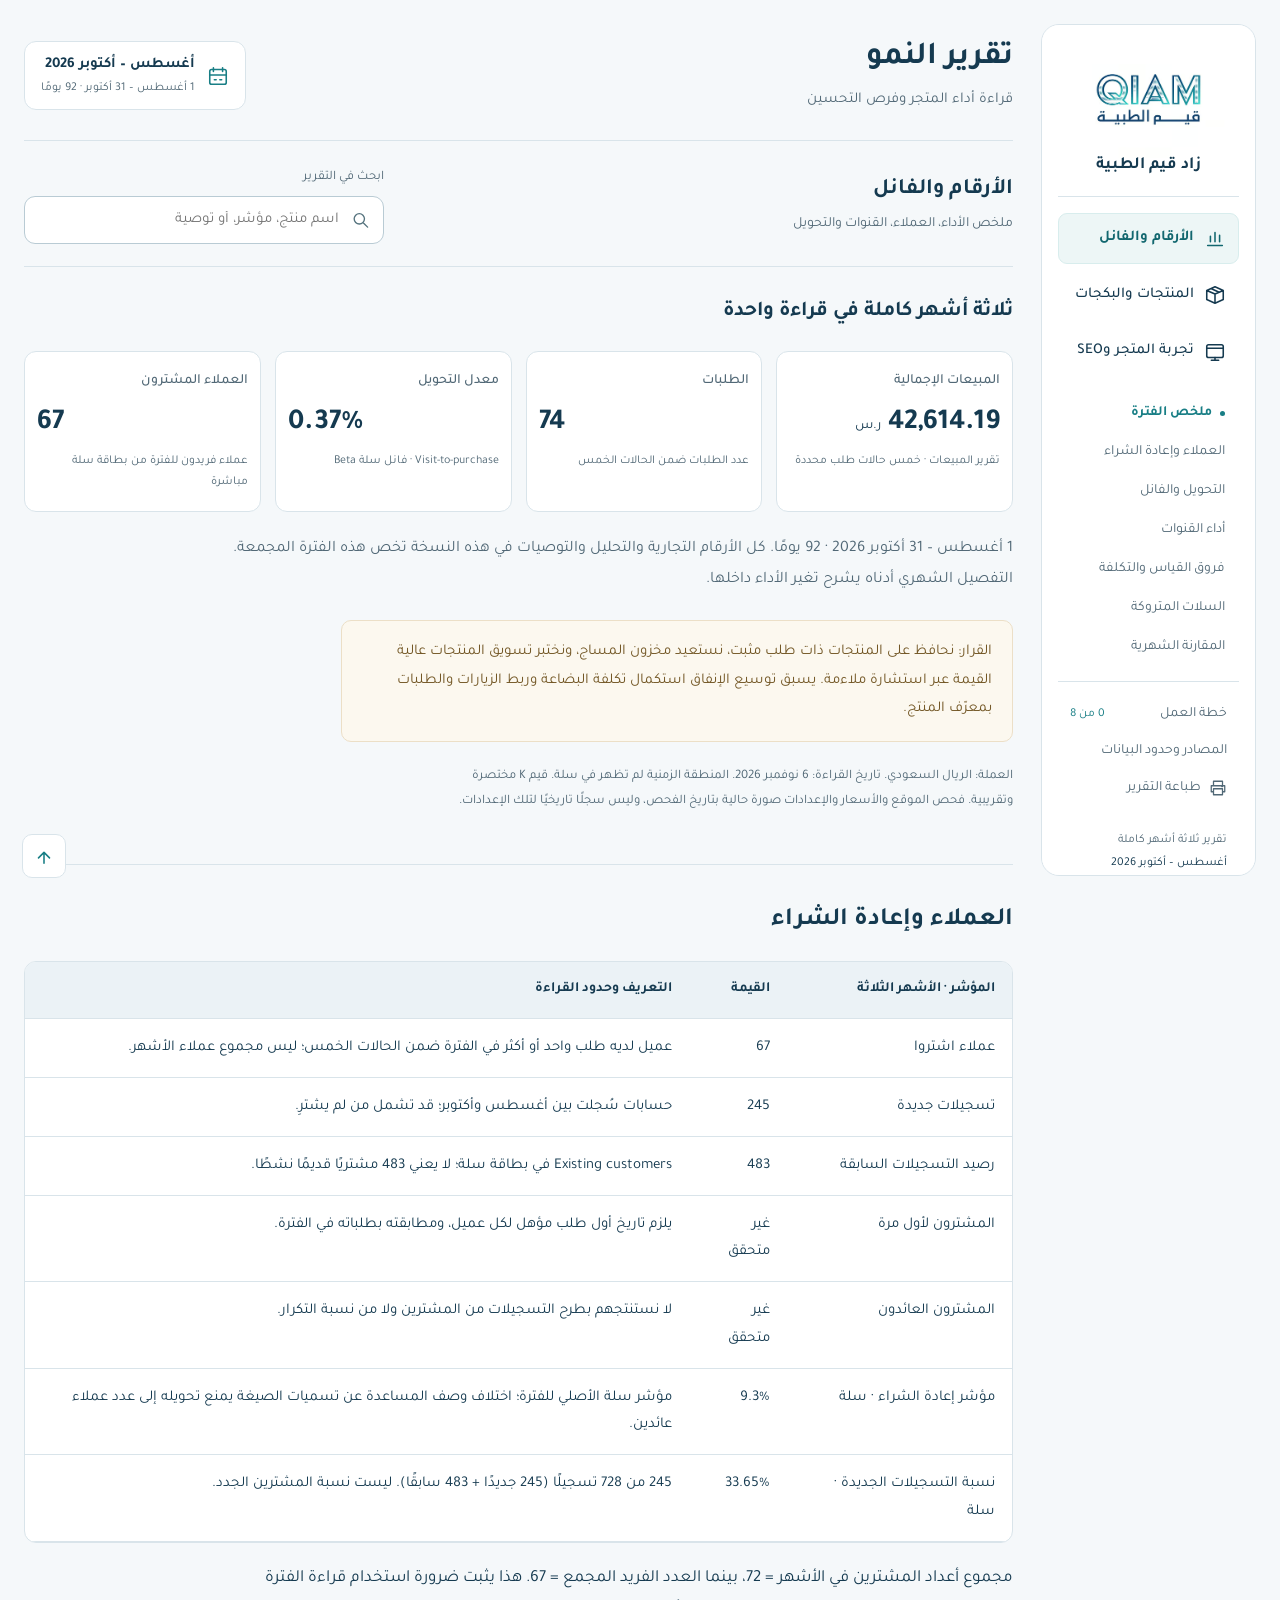
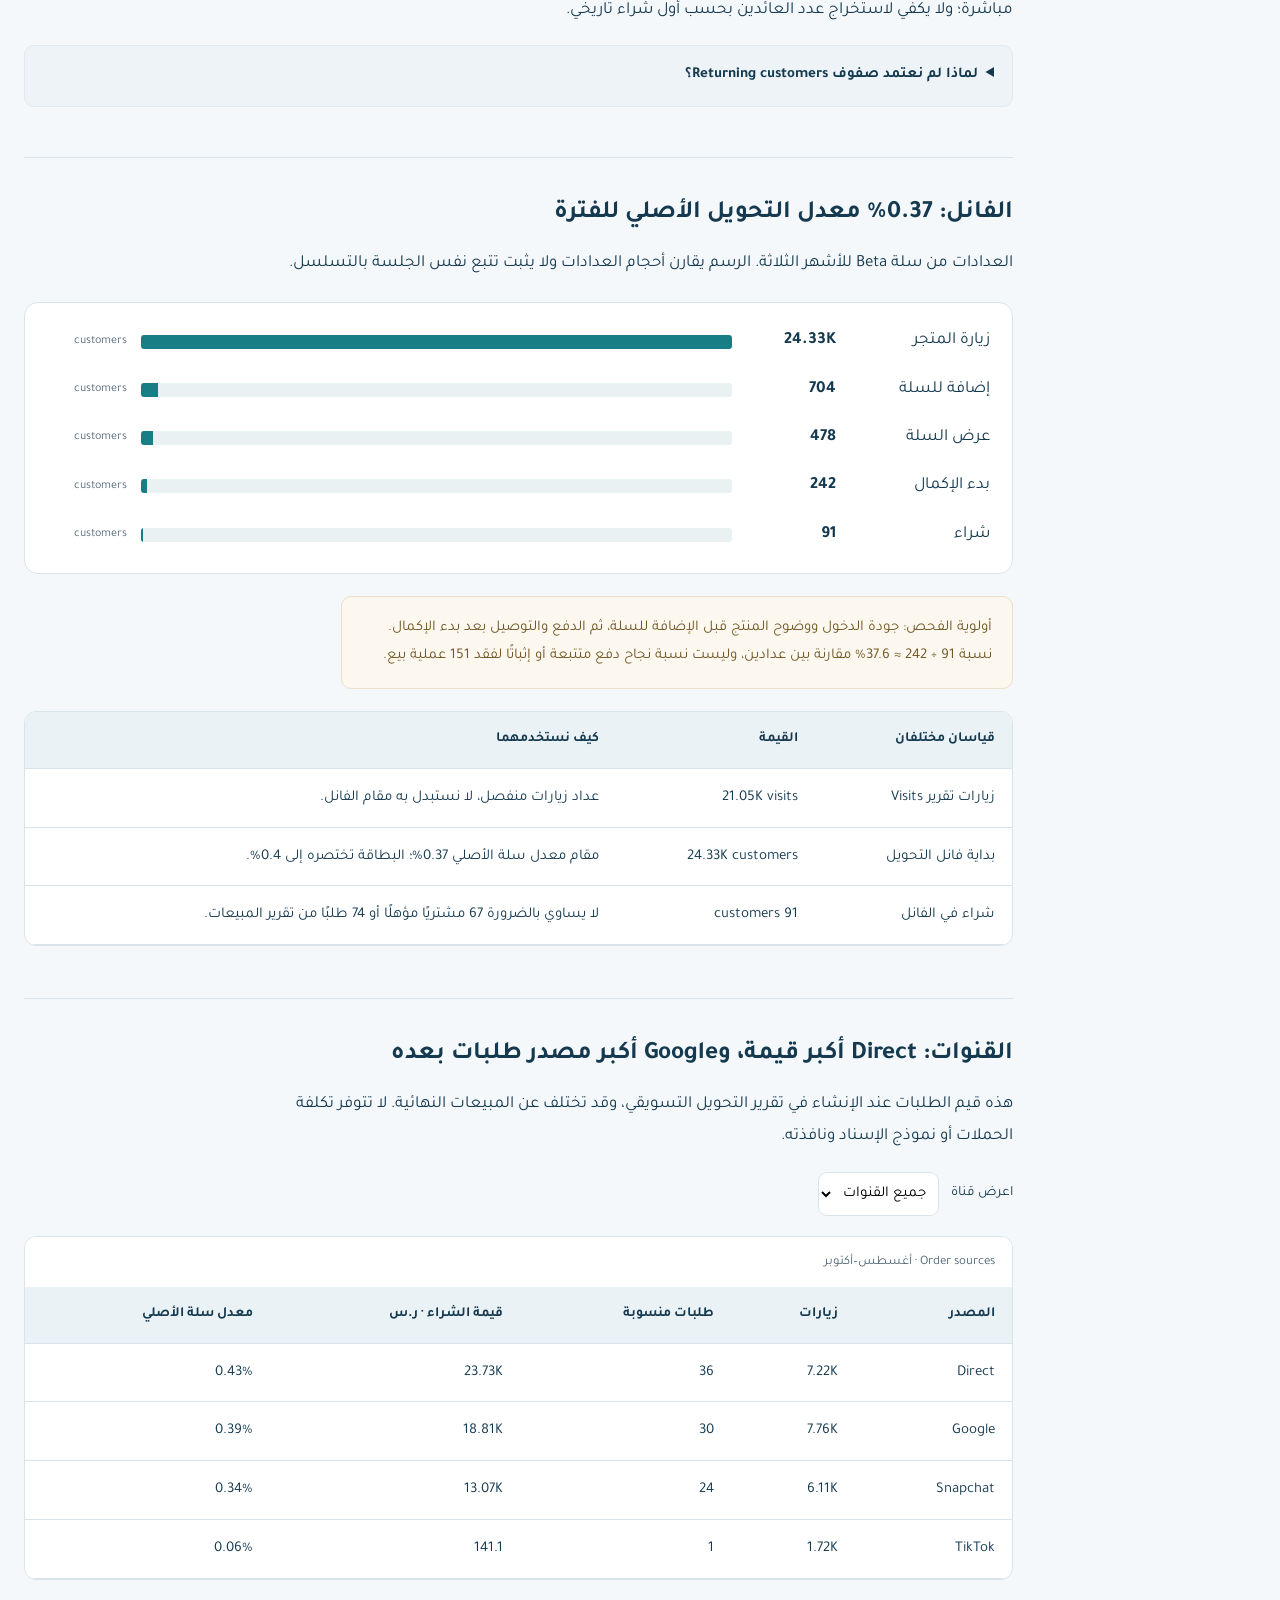
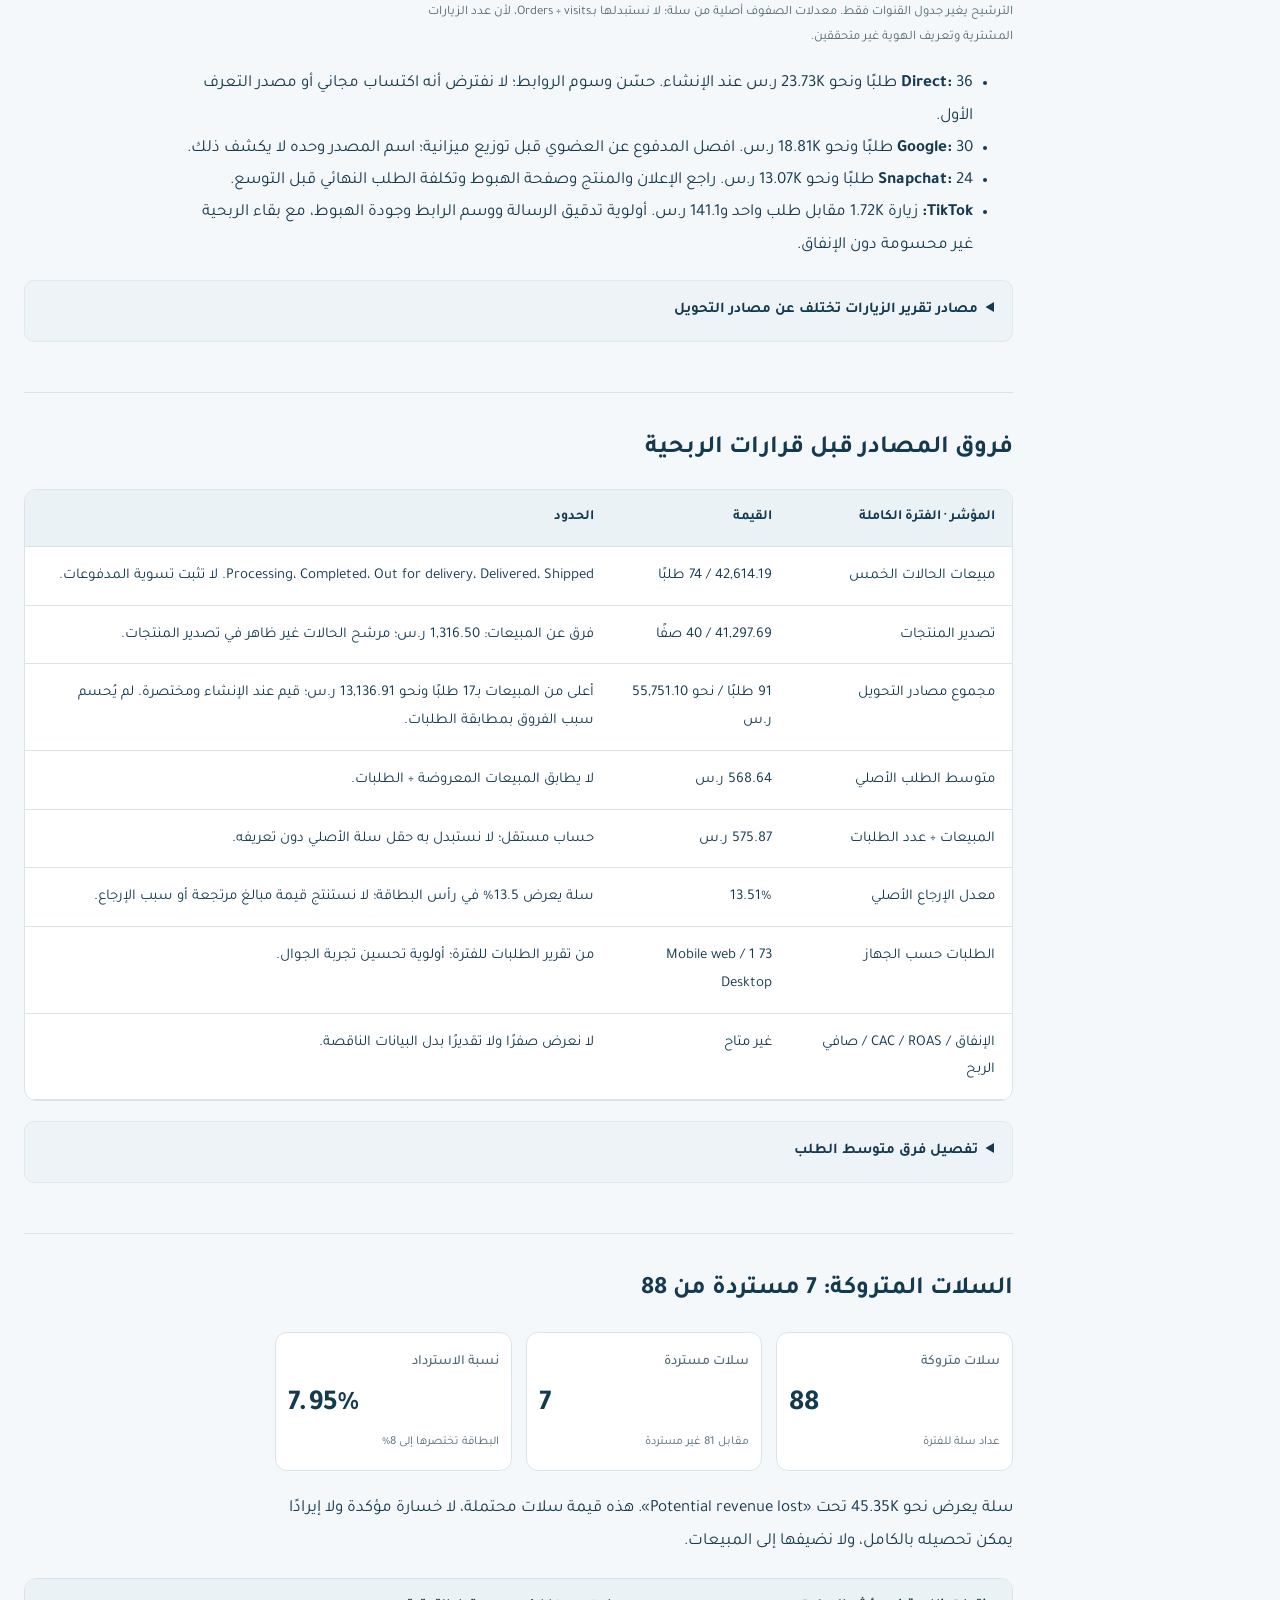
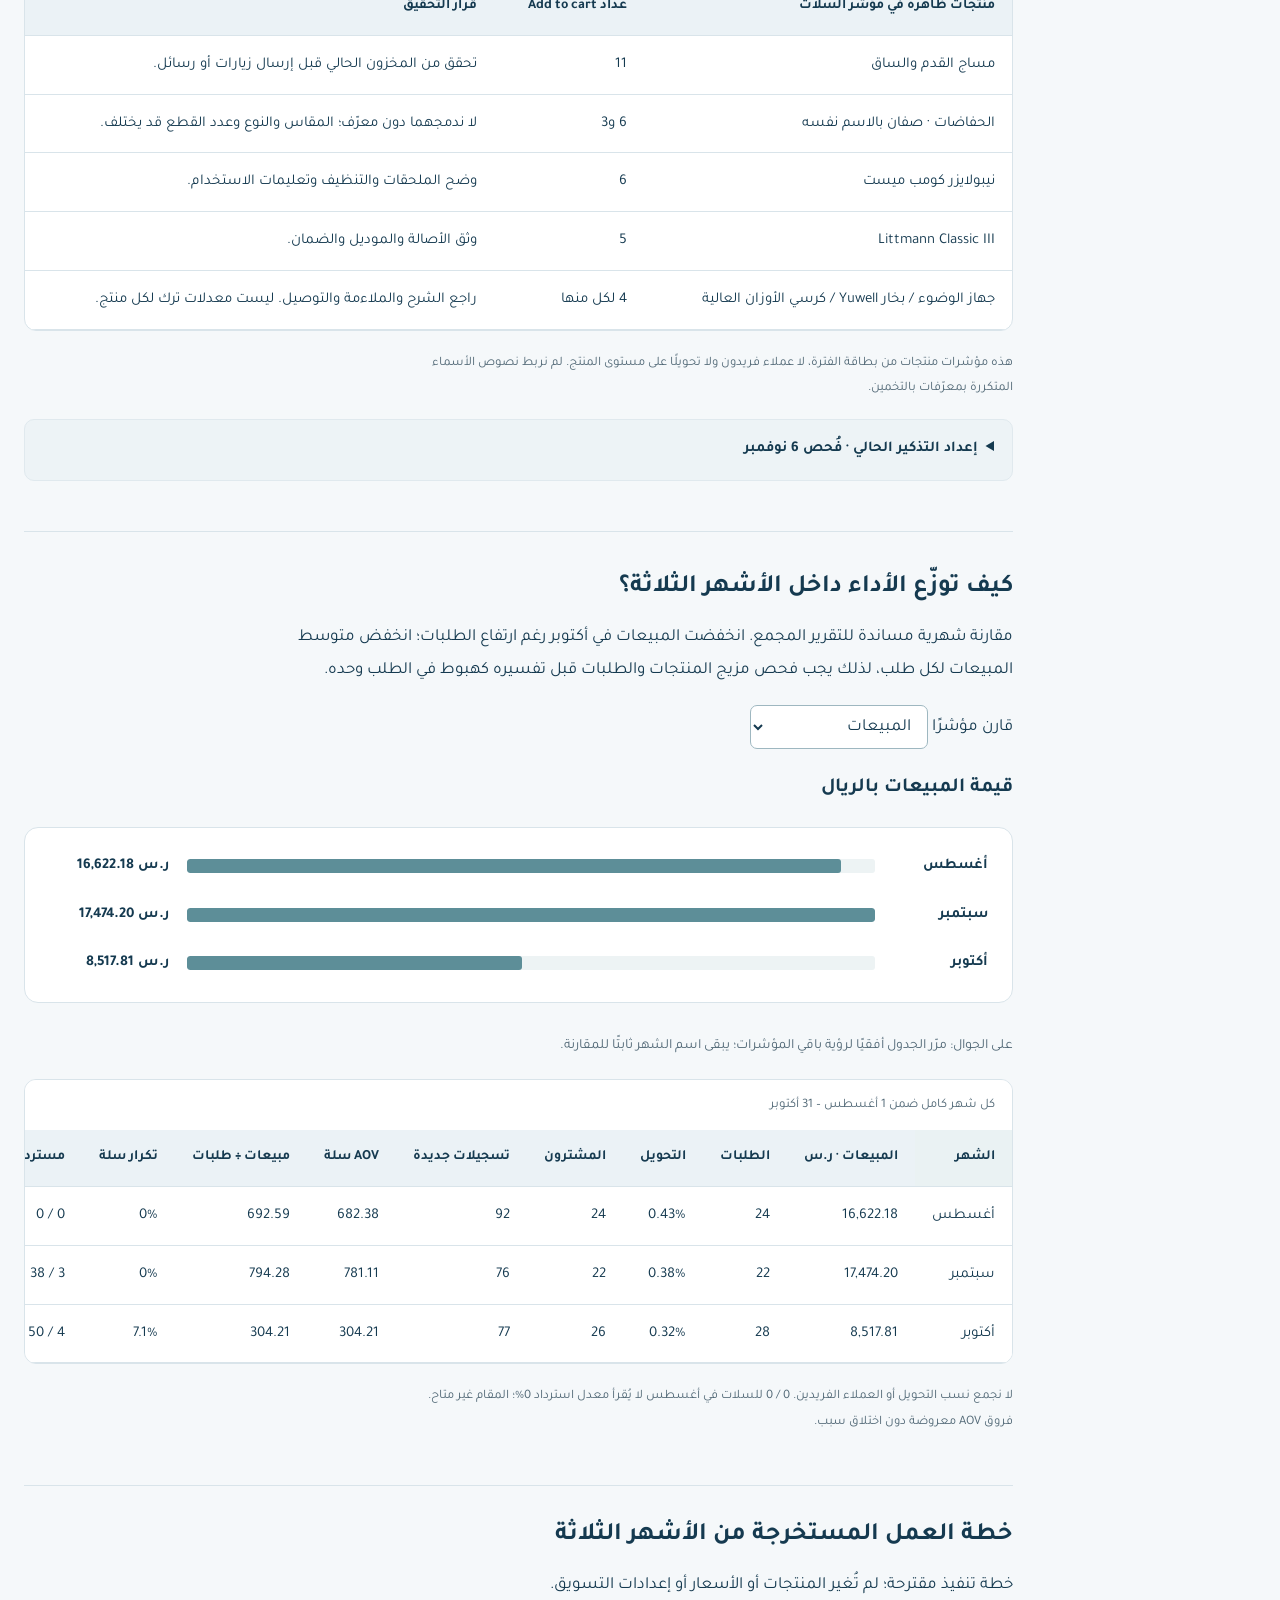
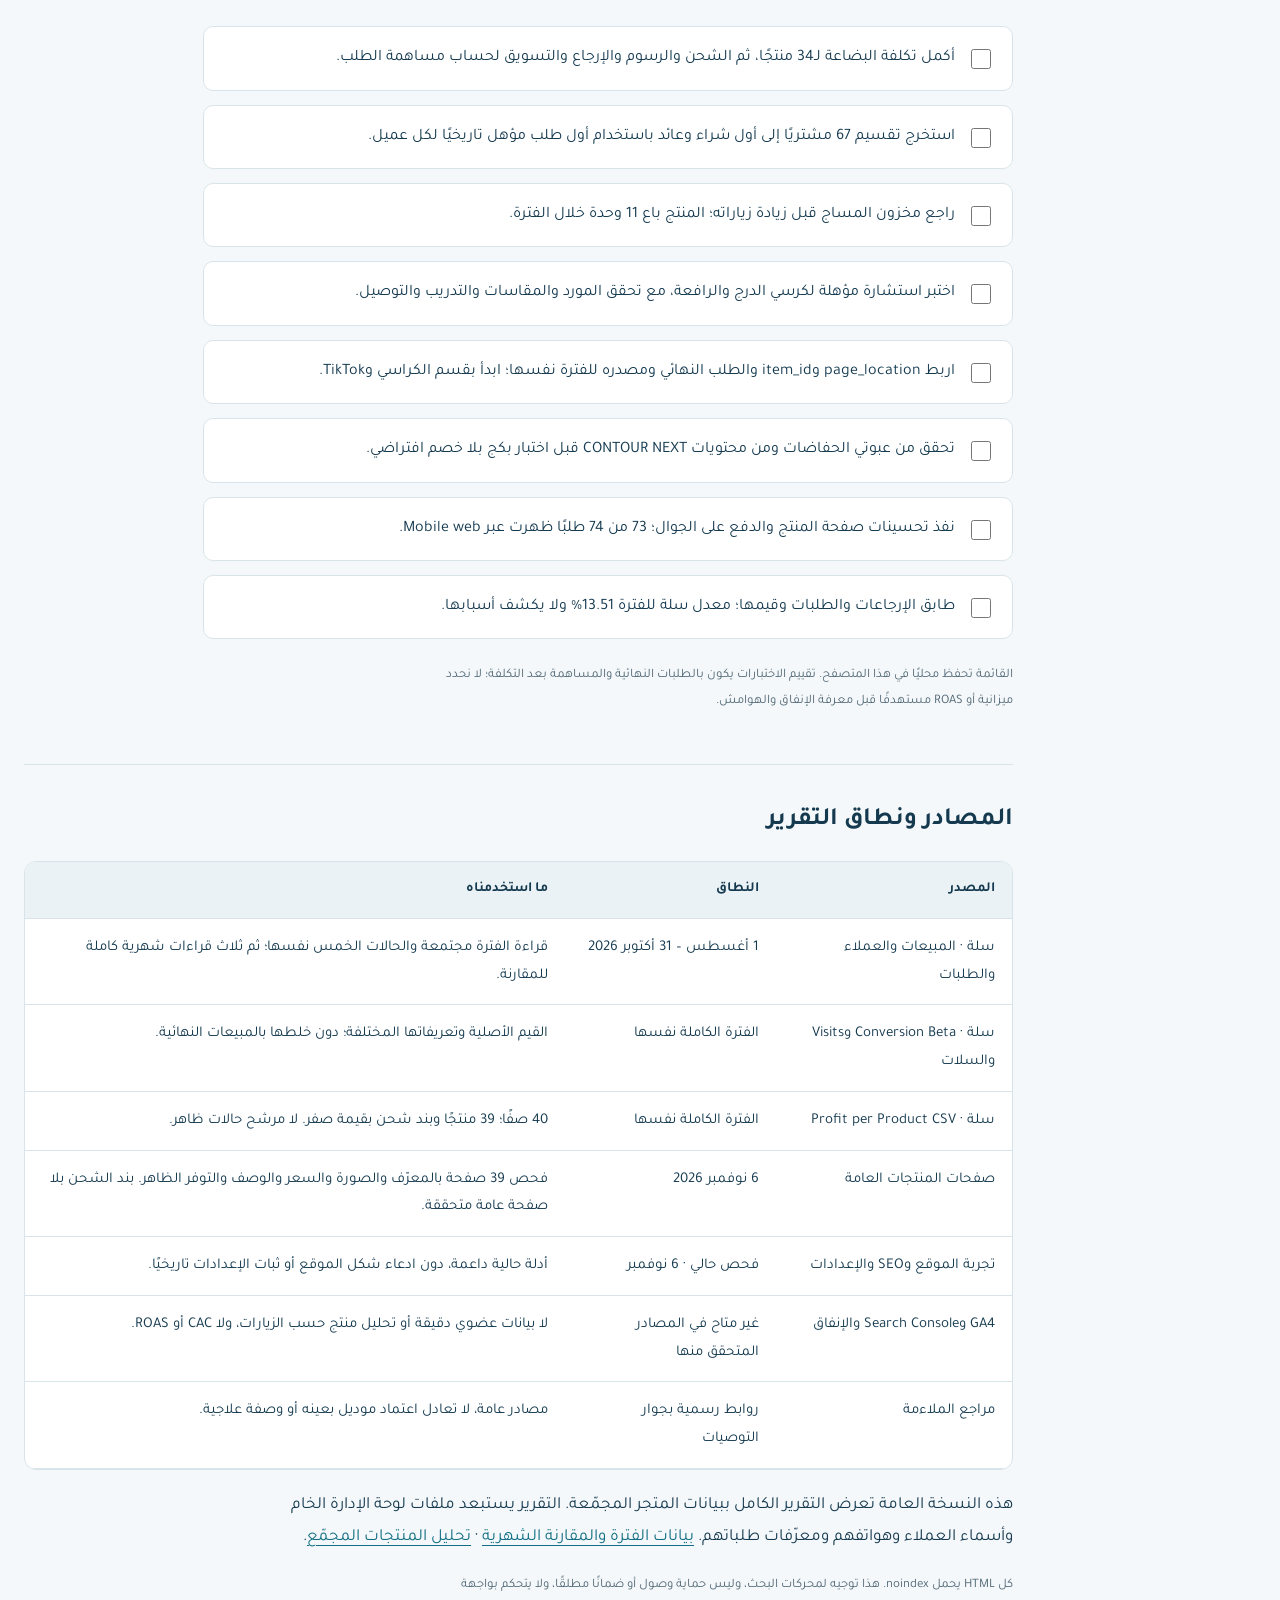
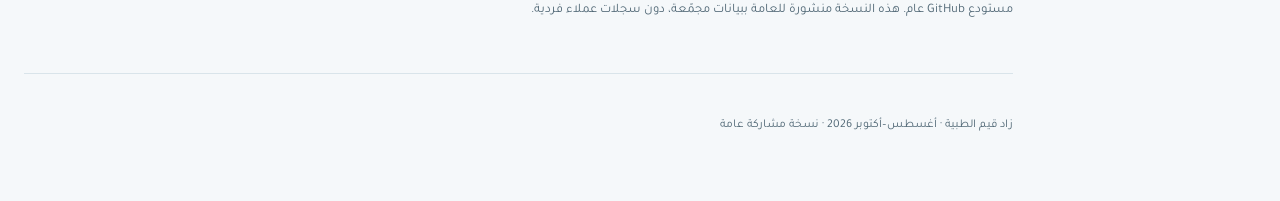
==== commit e5feb148: "Polish ZAD report UI and navigation with the original store logo" ====
--- a/index.html
+++ b/index.html
@@ -1,4 +1,6 @@
-<!doctype html><html lang="ar" dir="rtl"><head><meta charset="utf-8"><meta name="viewport" content="width=device-width,initial-scale=1"><meta name="robots" content="noindex,nofollow,noarchive"><meta name="referrer" content="no-referrer"><title>زاد قيم الطبية | تقرير النمو · أغسطس–أكتوبر 2026</title><style data-source="style.css">:root{--ink:#153a50;--teal:#187e85;--paper:#f5f8f8;--line:#d8e5e7;--muted:#536a76}*{box-sizing:border-box}html{scroll-behavior:smooth;scroll-padding-top:30px}body{margin:0;background:var(--paper);color:var(--ink);font-family:Tahoma,"Segoe UI",Arial,sans-serif;font-size:16px;line-height:1.9}button,input,select{font:inherit}a{color:#126f83;text-underline-offset:4px}button,a,select,input{outline-offset:4px}button{cursor:pointer}header{max-width:1224px;margin:auto;display:flex;align-items:center;justify-content:space-between;padding:30px 24px;border-bottom:1px solid var(--line)}.brand{display:flex;gap:12px;align-items:center}.brand>b{font-size:38px;line-height:1;color:var(--teal)}small{display:block;font-size:12px;font-weight:400;color:var(--muted)}.date{text-align:left;font-weight:700}main{max-width:1224px;margin:auto;padding:0 24px}.intro{padding:55px 0 26px;max-width:800px}.eyebrow{font-size:12px;letter-spacing:1px;color:var(--teal);font-weight:700}h1{font-size:clamp(30px,4vw,50px);line-height:1.5;margin:10px 0 16px;letter-spacing:-1px}h2{font-size:26px;line-height:1.7;margin:8px 0 16px}h3{font-size:19px;margin:8px 0}p{margin:10px 0 18px}.lead{font-size:18px;max-width:950px}.views{display:flex;gap:8px;flex-wrap:wrap;border-bottom:1px solid var(--line);padding:12px 0 20px}.views button,.views a,#motion,#close-zoom{border:1px solid var(--line);background:white;border-radius:8px;padding:9px 16px;text-decoration:none;color:var(--ink)}.views button[aria-pressed=true]{background:var(--ink);color:white;border-color:var(--ink)}.search{display:flex;align-items:center;gap:12px;flex-wrap:wrap;padding:20px 0}.search input{background:white;border:1px solid var(--line);padding:10px 14px;border-radius:8px;min-width:260px}#search-status{font-size:13px;color:var(--muted)}section{margin:24px 0 36px;background:white;border:1px solid var(--line);border-radius:12px;padding:30px;scroll-margin-top:24px}.stats{display:grid;grid-template-columns:repeat(auto-fit,minmax(205px,1fr));gap:12px;margin:24px 0}.stats article{border-top:3px solid var(--teal);background:#f1f7f7;padding:18px}.stats strong{display:block;font-size:30px;line-height:1.7;font-variant-numeric:tabular-nums}.stats em{font-size:16px;font-style:normal;font-weight:400}.stats span{font-size:12px;color:var(--muted)}.note{border-right:4px solid #bc9042;background:#faf6ec;padding:16px 20px;font-size:14px;margin:20px 0}.muted{font-size:13px;color:var(--muted)}.table{overflow-x:auto;margin:18px 0}table{border-collapse:collapse;width:100%;font-size:14px;min-width:590px;text-align:right}th{background:#eaf2f3;font-weight:700}td,th{padding:14px 12px;border-bottom:1px solid var(--line);vertical-align:top}td:nth-child(2),td:nth-child(3){font-variant-numeric:tabular-nums}details{background:#f5f8f8;padding:14px 18px;margin:18px 0;border-radius:8px;font-size:14px}summary{cursor:pointer;font-weight:700}.grid{display:grid;grid-template-columns:1fr 1fr;gap:16px}.card{border-top:2px solid var(--line);padding:14px}.dot{width:11px;height:11px;border-radius:50%;display:inline-block;margin-left:8px}.c0{background:#63758b}.c1{background:#bc9610}.c2{background:#2873bd}.c3{background:#af477c}.filter{display:flex;align-items:center;gap:12px;font-size:14px}.filter select{padding:8px;border:1px solid var(--line);border-radius:6px;background:white}.flow{display:grid;grid-template-columns:1.4fr 1.4fr 1fr 1fr 1fr;gap:20px;align-items:stretch;margin-top:24px}.flow>div{position:relative;border:1px solid var(--line);background:#f8fbfb;padding:15px;border-radius:8px;font-size:13px}.flow>div:not(:last-child):after{content:"";position:absolute;width:22px;left:-22px;top:50%;border-bottom:2px dashed #90a0a6;animation:pulse 2s infinite}.flow b,.flow span{display:block}.flow strong{display:block;font-size:30px}.flow small{line-height:1.7}.sources span{padding:3px 0}.section-head{display:flex;align-items:center;justify-content:space-between;gap:10px}.section-head button{font-size:12px;white-space:nowrap}.paused .flow>div:after{animation-play-state:paused}.finding{padding:24px 0;border-bottom:1px solid var(--line)}.finding:last-child{border-bottom:0}.tag{font-size:12px;background:#e3f0f0;color:#17646c;padding:5px 9px;border-radius:4px}.evidence-grid{display:grid;grid-template-columns:1fr 1fr;gap:24px}figure{margin:0;text-align:center}.zoom{border:1px solid var(--line);background:#f5f8f8;border-radius:8px;width:100%;padding:12px;overflow:hidden;max-height:520px}.zoom img{display:block;width:auto;max-width:100%;height:auto;max-height:480px;object-fit:contain;margin:auto}figcaption{font-size:12px;color:var(--muted);margin-top:10px}.task{display:flex;gap:12px;border-bottom:1px solid var(--line);padding:18px 0;font-size:15px}.task input{flex:0 0 20px;width:20px;height:20px;margin-top:7px;accent-color:var(--teal)}.task:has(input:checked){opacity:.65}.task:has(input:checked) b{text-decoration:line-through}footer{font-size:12px;color:var(--muted);padding:12px 0 40px}dialog{border:0;border-radius:10px;max-width:95vw;width:700px;max-height:92vh;padding:20px}dialog::backdrop{background:#102e40bd}dialog img{display:block;width:100%;height:auto;margin-top:18px}#close-zoom{position:sticky;top:0}body:has(dialog[open]){overflow:hidden}[hidden]{display:none!important}.search-hit{border:2px solid var(--teal)}@keyframes pulse{50%{opacity:.3}}@media(prefers-reduced-motion:reduce){html{scroll-behavior:auto}.flow>div:after{animation:none}}@media(max-width:760px){header,main{padding-left:16px;padding-right:16px}.intro{padding-top:30px}section{padding:20px;margin:18px 0 24px}.stats{grid-template-columns:1fr 1fr}.stats article{padding:12px}.stats strong{font-size:24px}.grid,.evidence-grid{grid-template-columns:1fr}.flow{grid-template-columns:1fr 1fr;gap:12px}.flow>div:after{display:none}.flow>div:first-child{grid-column:1/-1}h2{font-size:22px}.search input{width:100%;min-width:0}.views a,.views button{font-size:13px;padding:8px 10px}.section-head{align-items:flex-start}.date{font-size:14px}.brand>b{font-size:32px}}@media print{header{padding-top:0}.views,.search,#motion,dialog,.task input{display:none!important}.view[hidden]{display:block!important}section{break-inside:auto;border:0;padding:10px 0;margin:15px 0}body{font-size:12px;background:white}h1{font-size:26px}h2{font-size:20px}.stats{grid-template-columns:repeat(4,1fr)}.flow>div:after{animation:none}details{display:block}details>*{display:block}a{color:inherit}main{max-width:none}}
+<!doctype html>
+<html lang="ar" dir="rtl">
+<head><meta charset="utf-8"><meta name="viewport" content="width=device-width,initial-scale=1"><meta name="robots" content="noindex,nofollow,noarchive"><meta name="referrer" content="no-referrer"><title>زاد قيم الطبية | تقرير النمو · أغسطس–أكتوبر 2026</title><style data-source="style.css">:root{--ink:#153a50;--teal:#187e85;--paper:#f5f8f8;--line:#d8e5e7;--muted:#536a76}*{box-sizing:border-box}html{scroll-behavior:smooth;scroll-padding-top:30px}body{margin:0;background:var(--paper);color:var(--ink);font-family:Tahoma,"Segoe UI",Arial,sans-serif;font-size:16px;line-height:1.9}button,input,select{font:inherit}a{color:#126f83;text-underline-offset:4px}button,a,select,input{outline-offset:4px}button{cursor:pointer}header{max-width:1224px;margin:auto;display:flex;align-items:center;justify-content:space-between;padding:30px 24px;border-bottom:1px solid var(--line)}.brand{display:flex;gap:12px;align-items:center}.brand>b{font-size:38px;line-height:1;color:var(--teal)}small{display:block;font-size:12px;font-weight:400;color:var(--muted)}.date{text-align:left;font-weight:700}main{max-width:1224px;margin:auto;padding:0 24px}.intro{padding:55px 0 26px;max-width:800px}.eyebrow{font-size:12px;letter-spacing:1px;color:var(--teal);font-weight:700}h1{font-size:clamp(30px,4vw,50px);line-height:1.5;margin:10px 0 16px;letter-spacing:-1px}h2{font-size:26px;line-height:1.7;margin:8px 0 16px}h3{font-size:19px;margin:8px 0}p{margin:10px 0 18px}.lead{font-size:18px;max-width:950px}.views{display:flex;gap:8px;flex-wrap:wrap;border-bottom:1px solid var(--line);padding:12px 0 20px}.views button,.views a,#motion,#close-zoom{border:1px solid var(--line);background:white;border-radius:8px;padding:9px 16px;text-decoration:none;color:var(--ink)}.views button[aria-pressed=true]{background:var(--ink);color:white;border-color:var(--ink)}.search{display:flex;align-items:center;gap:12px;flex-wrap:wrap;padding:20px 0}.search input{background:white;border:1px solid var(--line);padding:10px 14px;border-radius:8px;min-width:260px}#search-status{font-size:13px;color:var(--muted)}section{margin:24px 0 36px;background:white;border:1px solid var(--line);border-radius:12px;padding:30px;scroll-margin-top:24px}.stats{display:grid;grid-template-columns:repeat(auto-fit,minmax(205px,1fr));gap:12px;margin:24px 0}.stats article{border-top:3px solid var(--teal);background:#f1f7f7;padding:18px}.stats strong{display:block;font-size:30px;line-height:1.7;font-variant-numeric:tabular-nums}.stats em{font-size:16px;font-style:normal;font-weight:400}.stats span{font-size:12px;color:var(--muted)}.note{border-right:4px solid #bc9042;background:#faf6ec;padding:16px 20px;font-size:14px;margin:20px 0}.muted{font-size:13px;color:var(--muted)}.table{overflow-x:auto;margin:18px 0}table{border-collapse:collapse;width:100%;font-size:14px;min-width:590px;text-align:right}th{background:#eaf2f3;font-weight:700}td,th{padding:14px 12px;border-bottom:1px solid var(--line);vertical-align:top}td:nth-child(2),td:nth-child(3){font-variant-numeric:tabular-nums}details{background:#f5f8f8;padding:14px 18px;margin:18px 0;border-radius:8px;font-size:14px}summary{cursor:pointer;font-weight:700}.grid{display:grid;grid-template-columns:1fr 1fr;gap:16px}.card{border-top:2px solid var(--line);padding:14px}.dot{width:11px;height:11px;border-radius:50%;display:inline-block;margin-left:8px}.c0{background:#63758b}.c1{background:#bc9610}.c2{background:#2873bd}.c3{background:#af477c}.filter{display:flex;align-items:center;gap:12px;font-size:14px}.filter select{padding:8px;border:1px solid var(--line);border-radius:6px;background:white}.flow{display:grid;grid-template-columns:1.4fr 1.4fr 1fr 1fr 1fr;gap:20px;align-items:stretch;margin-top:24px}.flow>div{position:relative;border:1px solid var(--line);background:#f8fbfb;padding:15px;border-radius:8px;font-size:13px}.flow>div:not(:last-child):after{content:"";position:absolute;width:22px;left:-22px;top:50%;border-bottom:2px dashed #90a0a6;animation:pulse 2s infinite}.flow b,.flow span{display:block}.flow strong{display:block;font-size:30px}.flow small{line-height:1.7}.sources span{padding:3px 0}.section-head{display:flex;align-items:center;justify-content:space-between;gap:10px}.section-head button{font-size:12px;white-space:nowrap}.paused .flow>div:after{animation-play-state:paused}.finding{padding:24px 0;border-bottom:1px solid var(--line)}.finding:last-child{border-bottom:0}.tag{font-size:12px;background:#e3f0f0;color:#17646c;padding:5px 9px;border-radius:4px}.evidence-grid{display:grid;grid-template-columns:1fr 1fr;gap:24px}figure{margin:0;text-align:center}.zoom{border:1px solid var(--line);background:#f5f8f8;border-radius:8px;width:100%;padding:12px;overflow:hidden;max-height:520px}.zoom img{display:block;width:auto;max-width:100%;height:auto;max-height:480px;object-fit:contain;margin:auto}figcaption{font-size:12px;color:var(--muted);margin-top:10px}.task{display:flex;gap:12px;border-bottom:1px solid var(--line);padding:18px 0;font-size:15px}.task input{flex:0 0 20px;width:20px;height:20px;margin-top:7px;accent-color:var(--teal)}.task:has(input:checked){opacity:.65}.task:has(input:checked) b{text-decoration:line-through}footer{font-size:12px;color:var(--muted);padding:12px 0 40px}dialog{border:0;border-radius:10px;max-width:95vw;width:700px;max-height:92vh;padding:20px}dialog::backdrop{background:#102e40bd}dialog img{display:block;width:100%;height:auto;margin-top:18px}#close-zoom{position:sticky;top:0}body:has(dialog[open]){overflow:hidden}[hidden]{display:none!important}.search-hit{border:2px solid var(--teal)}@keyframes pulse{50%{opacity:.3}}@media(prefers-reduced-motion:reduce){html{scroll-behavior:auto}.flow>div:after{animation:none}}@media(max-width:760px){header,main{padding-left:16px;padding-right:16px}.intro{padding-top:30px}section{padding:20px;margin:18px 0 24px}.stats{grid-template-columns:1fr 1fr}.stats article{padding:12px}.stats strong{font-size:24px}.grid,.evidence-grid{grid-template-columns:1fr}.flow{grid-template-columns:1fr 1fr;gap:12px}.flow>div:after{display:none}.flow>div:first-child{grid-column:1/-1}h2{font-size:22px}.search input{width:100%;min-width:0}.views a,.views button{font-size:13px;padding:8px 10px}.section-head{align-items:flex-start}.date{font-size:14px}.brand>b{font-size:32px}}@media print{header{padding-top:0}.views,.search,#motion,dialog,.task input{display:none!important}.view[hidden]{display:block!important}section{break-inside:auto;border:0;padding:10px 0;margin:15px 0}body{font-size:12px;background:white}h1{font-size:26px}h2{font-size:20px}.stats{grid-template-columns:repeat(4,1fr)}.flow>div:after{animation:none}details{display:block}details>*{display:block}a{color:inherit}main{max-width:none}}
 </style><style data-source="product-analysis.css">/* Extend the incumbent ZAD report palette and RTL layout. */
 .product-totals{display:grid;grid-template-columns:repeat(4,minmax(0,1fr));gap:24px;margin:28px 0;padding-block:20px;border-block:1px solid var(--line)}
 .product-totals strong{display:block;font-size:28px;line-height:1.5;font-variant-numeric:tabular-nums}.product-totals span{font-size:14px;color:var(--muted)}
@@ -45,7 +47,158 @@
 @media(max-width:540px){#customers table{min-width:0;display:block}#customers thead{position:absolute;width:1px;height:1px;overflow:hidden;clip-path:inset(50%)}#customers tbody{display:block}#customers tr{display:grid;grid-template-columns:minmax(0,1fr) 90px;margin-bottom:14px;border-bottom:1px solid var(--line);padding-bottom:12px}#customers td{display:block;padding:6px 8px;border:0}#customers td:nth-child(2){font-weight:700}#customers td:last-child{grid-column:1/-1;font-size:13px}#customers .table{overflow:visible}.section-links{gap:4px 18px}.section-links a{font-size:13px}}
 @media(max-width:540px){.funnel-row{grid-template-columns:1fr 90px;gap:6px 12px}.funnel-track{grid-column:1/-1;grid-row:auto}.funnel-row small{grid-column:1/-1}.date{font-size:13px}.intro h1{font-size:29px;line-height:1.65}.stats strong{overflow-wrap:anywhere}section{scroll-margin-top:24px}}
 @media print{.product-tools,.search,.views{display:none!important}.view[hidden]{display:block!important}[data-product-id][hidden]{display:revert!important}.quarter-funnel{break-inside:avoid}.product-review{break-inside:avoid}.checklist{break-inside:avoid}}
-</style></head><body><header><div class="brand"><b>زاد</b><span>قيم الطبية <small>تقرير النمو</small></span></div><div class="date">أغسطس – أكتوبر 2026 <small>1 أغسطس – 31 أكتوبر · 92 يومًا</small></div></header><main><div class="intro"><h1>نفهم أداء ثلاثة أشهر، ثم نقرر أين ننمّي.</h1><p>المؤشرات والتحويل والعملاء والقنوات والمنتجات بالصور، مع توصيات التسويق والبكجات ومراجعة تجربة المتجر.</p></div><nav class="views" aria-label="أقسام التقرير"><button data-view="analytics" aria-pressed="true">الأرقام والفانل</button><button data-view="products" aria-pressed="false">المنتجات والبكجات</button><button data-view="ux" aria-pressed="false">تجربة المتجر وSEO</button><a href="#actions">خطة العمل</a><a href="#sources">المصادر</a><button id="print" type="button">طباعة</button></nav><div class="search"><label for="search">ابحث في التقرير</label><input id="search" type="search" placeholder="مثلًا: التحويل، الحفاضات، التكلفة"><span id="search-status" aria-live="polite"></span></div><div id="analytics" class="view"><section id="quarter-overview"><h2>ثلاثة أشهر كاملة في قراءة واحدة</h2><p class="lead">1 أغسطس – 31 أكتوبر 2026 · 92 يومًا. كل الأرقام التجارية والتحليل والتوصيات في هذه النسخة تخص هذه الفترة المجمعة. التفصيل الشهري أدناه يشرح تغير الأداء داخلها.</p><div class="stats"><article><small>المبيعات الإجمالية</small><strong dir="auto">42,614.19 <em>ر.س</em></strong><span>تقرير المبيعات · خمس حالات طلب محددة</span></article><article><small>الطلبات</small><strong dir="auto">74</strong><span>عدد الطلبات ضمن الحالات الخمس</span></article><article><small>معدل التحويل</small><strong dir="auto">0.37%</strong><span>Visit-to-purchase · فانل سلة Beta</span></article><article><small>العملاء المشترون</small><strong dir="auto">67</strong><span>عملاء فريدون للفترة من بطاقة سلة مباشرة</span></article></div><p class="note">القرار: نحافظ على المنتجات ذات طلب مثبت، نستعيد مخزون المساج، ونختبر تسويق المنتجات عالية القيمة عبر استشارة ملاءمة. يسبق توسيع الإنفاق استكمال تكلفة البضاعة وربط الزيارات والطلبات بمعرّف المنتج.</p><p class="muted">العملة: الريال السعودي. تاريخ القراءة: 6 نوفمبر 2026. المنطقة الزمنية لم تظهر في سلة. قيم K مختصرة وتقريبية. فحص الموقع والأسعار والإعدادات صورة حالية بتاريخ الفحص، وليس سجلًا تاريخيًا لتلك الإعدادات.</p></section><nav class="section-links" aria-label="انتقل داخل الأرقام"><a href="#customers">العملاء</a><a href="#journey">الفانل</a><a href="#channels">القنوات</a><a href="#abandoned">السلات</a><a href="#monthly">المقارنة الشهرية</a></nav><section id="customers"><h2>العملاء وإعادة الشراء</h2><div class="table" role="region" aria-label="جدول بيانات قابل للتمرير عند الحاجة" tabindex="0"><table><thead><tr><th scope="col">المؤشر · الأشهر الثلاثة</th><th scope="col">القيمة</th><th scope="col">التعريف وحدود القراءة</th></tr></thead><tbody><tr><td>عملاء اشتروا</td><td>67</td><td>عميل لديه طلب واحد أو أكثر في الفترة ضمن الحالات الخمس؛ ليس مجموع عملاء الأشهر.</td></tr><tr><td>تسجيلات جديدة</td><td>245</td><td>حسابات سُجلت بين أغسطس وأكتوبر؛ قد تشمل من لم يشترِ.</td></tr><tr><td>رصيد التسجيلات السابقة</td><td>483</td><td>Existing customers في بطاقة سلة؛ لا يعني 483 مشتريًا قديمًا نشطًا.</td></tr><tr><td>المشترون لأول مرة</td><td>غير متحقق</td><td>يلزم تاريخ أول طلب مؤهل لكل عميل، ومطابقته بطلباته في الفترة.</td></tr><tr><td>المشترون العائدون</td><td>غير متحقق</td><td>لا نستنتجهم بطرح التسجيلات من المشترين ولا من نسبة التكرار.</td></tr><tr><td>مؤشر إعادة الشراء · سلة</td><td>9.3%</td><td>مؤشر سلة الأصلي للفترة؛ اختلاف وصف المساعدة عن تسميات الصيغة يمنع تحويله إلى عدد عملاء عائدين.</td></tr><tr><td>نسبة التسجيلات الجديدة · سلة</td><td>33.65%</td><td>245 من 728 تسجيلًا (245 جديدًا + 483 سابقًا). ليست نسبة المشترين الجدد.</td></tr></tbody></table></div><p>مجموع أعداد المشترين في الأشهر = 72، بينما العدد الفريد المجمع = 67. هذا يثبت ضرورة استخدام قراءة الفترة مباشرة؛ ولا يكفي لاستخراج عدد العائدين بحسب أول شراء تاريخي.</p><details><summary>لماذا لم نعتمد صفوف Returning customers؟</summary><p>فُتح التقرير أيضًا بعنوان فترة أغسطس–أكتوبر، لكن أعمدته تعرض تاريخ التسجيل وعدد الطلبات وإجمالي الإنفاق دون تعريف واضح لنطاق أول شراء أو مرشح فترة ظاهر. وفي الفحص السابق أعاد فتح أحد الملفات «Customer Not Registered In Your Store». لذلك لا يُقدم عدد صفوفه كتقسيم موثوق للجدد والعائدين. المطلوب تصدير طلبات مؤهلة مع تاريخ أول طلب وربط عميل ثابت؛ تظهر النتيجة حاليًا «غير متحقق» بدل رقم تخميني.</p></details></section><section id="journey"><h2>الفانل: 0.37% معدل التحويل الأصلي للفترة</h2><p>العدادات من سلة Beta للأشهر الثلاثة. الرسم يقارن أحجام العدادات ولا يثبت تتبع نفس الجلسة بالتسلسل.</p><div class="quarter-funnel" role="img" aria-label="زيارة 24.33 ألف، إضافة للسلة 704، عرض السلة 478، بدء الإكمال 242، شراء 91"><div class="funnel-row"><span>زيارة المتجر</span><strong dir="ltr">24.33K</strong><div class="funnel-track" aria-hidden="true"><span style="width:100%"></span></div><small>customers</small></div><div class="funnel-row"><span>إضافة للسلة</span><strong dir="ltr">704</strong><div class="funnel-track" aria-hidden="true"><span style="width:2.9%"></span></div><small>customers</small></div><div class="funnel-row"><span>عرض السلة</span><strong dir="ltr">478</strong><div class="funnel-track" aria-hidden="true"><span style="width:2%"></span></div><small>customers</small></div><div class="funnel-row"><span>بدء الإكمال</span><strong dir="ltr">242</strong><div class="funnel-track" aria-hidden="true"><span style="width:1%"></span></div><small>customers</small></div><div class="funnel-row"><span>شراء</span><strong dir="ltr">91</strong><div class="funnel-track" aria-hidden="true"><span style="width:0.4%"></span></div><small>customers</small></div></div><p class="note">أولوية الفحص: جودة الدخول ووضوح المنتج قبل الإضافة للسلة، ثم الدفع والتوصيل بعد بدء الإكمال. نسبة 91 ÷ 242 ≈ 37.6% مقارنة بين عدادين، وليست نسبة نجاح دفع متتبعة أو إثباتًا لفقد 151 عملية بيع.</p><div class="table" role="region" aria-label="جدول بيانات قابل للتمرير عند الحاجة" tabindex="0"><table><thead><tr><th scope="col">قياسان مختلفان</th><th scope="col">القيمة</th><th scope="col">كيف نستخدمهما</th></tr></thead><tbody><tr><td>زيارات تقرير Visits</td><td>21.05K visits</td><td>عداد زيارات منفصل، لا نستبدل به مقام الفانل.</td></tr><tr><td>بداية فانل التحويل</td><td>24.33K customers</td><td>مقام معدل سلة الأصلي 0.37%؛ البطاقة تختصره إلى 0.4%.</td></tr><tr><td>شراء في الفانل</td><td>91 customers</td><td>لا يساوي بالضرورة 67 مشتريًا مؤهلًا أو 74 طلبًا من تقرير المبيعات.</td></tr></tbody></table></div></section><section id="channels"><h2>القنوات: Direct أكبر قيمة، وGoogle أكبر مصدر طلبات بعده</h2><p>هذه قيم الطلبات عند الإنشاء في تقرير التحويل التسويقي، وقد تختلف عن المبيعات النهائية. لا تتوفر تكلفة الحملات أو نموذج الإسناد ونافذته.</p><label class="filter">اعرض قناة <select id="channel"><option value="all">جميع القنوات</option><option>Direct</option><option>Google</option><option>Snapchat</option><option>TikTok</option></select></label><div class="table" role="region" aria-label="جدول بيانات قابل للتمرير عند الحاجة" tabindex="0"><table id="channel-table"><caption>Order sources · أغسطس–أكتوبر</caption><thead><tr><th scope="col">المصدر</th><th scope="col">زيارات</th><th scope="col">طلبات منسوبة</th><th scope="col">قيمة الشراء · ر.س</th><th scope="col">معدل سلة الأصلي</th></tr></thead><tbody><tr><td>Direct</td><td>7.22K</td><td>36</td><td>23.73K</td><td>0.43%</td></tr><tr><td>Google</td><td>7.76K</td><td>30</td><td>18.81K</td><td>0.39%</td></tr><tr><td>Snapchat</td><td>6.11K</td><td>24</td><td>13.07K</td><td>0.34%</td></tr><tr><td>TikTok</td><td>1.72K</td><td>1</td><td>141.1</td><td>0.06%</td></tr></tbody></table></div><p class="muted">الترشيح يغير جدول القنوات فقط. معدلات الصفوف أصلية من سلة؛ لا نستبدلها بـOrders ÷ visits، لأن عدد الزيارات المشترية وتعريف الهوية غير متحققين.</p><ul><li><b>Direct:</b> 36 طلبًا ونحو 23.73K ر.س عند الإنشاء. حسّن وسوم الروابط؛ لا نفترض أنه اكتساب مجاني أو مصدر التعرف الأول.</li><li><b>Google:</b> 30 طلبًا ونحو 18.81K ر.س. افصل المدفوع عن العضوي قبل توزيع ميزانية؛ اسم المصدر وحده لا يكشف ذلك.</li><li><b>Snapchat:</b> 24 طلبًا ونحو 13.07K ر.س. راجع الإعلان والمنتج وصفحة الهبوط وتكلفة الطلب النهائي قبل التوسع.</li><li><b>TikTok:</b> زيارة 1.72K مقابل طلب واحد و141.1 ر.س. أولوية تدقيق الرسالة ووسم الرابط وجودة الهبوط، مع بقاء الربحية غير محسومة دون الإنفاق.</li></ul><details><summary>مصادر تقرير الزيارات تختلف عن مصادر التحويل</summary><p>تقرير Visits يعرض Google 9.17K، وSnapchat 6.83K، وDirect 3.37K، وTikTok 748، وtiktok.com 356. لا نخلط هذه الأعداد مع جدول Order sources ولا نجمع الاسمين الأخيرين كهوية موحدة دون تحقق.</p></details></section><section id="measurement"><h2>فروق المصادر قبل قرارات الربحية</h2><div class="table" role="region" aria-label="جدول بيانات قابل للتمرير عند الحاجة" tabindex="0"><table><thead><tr><th scope="col">المؤشر · الفترة الكاملة</th><th scope="col">القيمة</th><th scope="col">الحدود</th></tr></thead><tbody><tr><td>مبيعات الحالات الخمس</td><td>42,614.19 / 74 طلبًا</td><td>Processing، Completed، Out for delivery، Delivered، Shipped. لا تثبت تسوية المدفوعات.</td></tr><tr><td>تصدير المنتجات</td><td>41,297.69 / 40 صفًا</td><td>فرق عن المبيعات: 1,316.50 ر.س؛ مرشح الحالات غير ظاهر في تصدير المنتجات.</td></tr><tr><td>مجموع مصادر التحويل</td><td>91 طلبًا / نحو 55,751.10 ر.س</td><td>أعلى من المبيعات بـ17 طلبًا ونحو 13,136.91 ر.س؛ قيم عند الإنشاء ومختصرة. لم يُحسم سبب الفروق بمطابقة الطلبات.</td></tr><tr><td>متوسط الطلب الأصلي</td><td>568.64 ر.س</td><td>لا يطابق المبيعات المعروضة ÷ الطلبات.</td></tr><tr><td>المبيعات ÷ عدد الطلبات</td><td>575.87 ر.س</td><td>حساب مستقل؛ لا نستبدل به حقل سلة الأصلي دون تعريفه.</td></tr><tr><td>معدل الإرجاع الأصلي</td><td>13.51%</td><td>سلة يعرض 13.5% في رأس البطاقة؛ لا نستنتج قيمة مبالغ مرتجعة أو سبب الإرجاع.</td></tr><tr><td>الطلبات حسب الجهاز</td><td>73 Mobile web / 1 Desktop</td><td>من تقرير الطلبات للفترة؛ أولوية تحسين تجربة الجوال.</td></tr><tr><td>الإنفاق / CAC / ROAS / صافي الربح</td><td>غير متاح</td><td>لا نعرض صفرًا ولا تقديرًا بدل البيانات الناقصة.</td></tr></tbody></table></div><details id="kpi-aov-details"><summary>تفصيل فرق متوسط الطلب</summary><p>قيمة سلة الأصلية للفترة 568.64 ر.س، بينما 42,614.19 ÷ 74 = 575.87 ر.س، بفرق 7.23 ر.س. أغسطس وسبتمبر لهما فرق أيضًا في الجدول الشهري؛ أكتوبر متطابق تقريبًا. لا نفترض أن السبب ضريبة أو خصم أو خطأ تقني. نحتاج تعريف الحقل ومطابقة طلبات الفترة.</p></details></section><section id="abandoned"><h2>السلات المتروكة: 7 مستردة من 88</h2><div class="stats"><article><small>سلات متروكة</small><strong dir="auto">88</strong><span>عداد سلة للفترة</span></article><article><small>سلات مستردة</small><strong dir="auto">7</strong><span>مقابل 81 غير مستردة</span></article><article><small>نسبة الاسترداد</small><strong dir="auto">7.95%</strong><span>البطاقة تختصرها إلى 8%</span></article></div><p>سلة يعرض نحو 45.35K تحت «Potential revenue lost». هذه قيمة سلات محتملة، لا خسارة مؤكدة ولا إيرادًا يمكن تحصيله بالكامل، ولا نضيفها إلى المبيعات.</p><div class="table" role="region" aria-label="جدول بيانات قابل للتمرير عند الحاجة" tabindex="0"><table><thead><tr><th scope="col">منتجات ظاهرة في مؤشر السلات</th><th scope="col">عداد Add to cart</th><th scope="col">قرار التحقيق</th></tr></thead><tbody><tr><td>مساج القدم والساق</td><td>11</td><td>تحقق من المخزون الحالي قبل إرسال زيارات أو رسائل.</td></tr><tr><td>الحفاضات · صفان بالاسم نفسه</td><td>6 و3</td><td>لا ندمجهما دون معرّف؛ المقاس والنوع وعدد القطع قد يختلف.</td></tr><tr><td>نيبولايزر كومب ميست</td><td>6</td><td>وضح الملحقات والتنظيف وتعليمات الاستخدام.</td></tr><tr><td>Littmann Classic III</td><td>5</td><td>وثق الأصالة والموديل والضمان.</td></tr><tr><td>جهاز الوضوء / بخار Yuwell / كرسي الأوزان العالية</td><td>4 لكل منها</td><td>راجع الشرح والملاءمة والتوصيل. ليست معدلات ترك لكل منتج.</td></tr></tbody></table></div><p class="muted">هذه مؤشرات منتجات من بطاقة الفترة، لا عملاء فريدون ولا تحويلًا على مستوى المنتج. لم نربط نصوص الأسماء المتكررة بمعرّفات بالتخمين.</p><details><summary>إعداد التذكير الحالي · فُحص 6 نوفمبر</summary><p>تذكير بريد واحد بعد ساعة، حد أدنى 50 ر.س، دون خصم أو شحن مجاني في الإعداد المفحوص. هذا وصف إعداد حالي، ولا يثبت أنه ظل نفسه في أغسطس–أكتوبر أو أن التذكير تسبب في استرداد السلات السبع. قبل أي تعديل: اختبر قالب البريد وعنوان المنتج ورابط السلة والتوفر بقياس مضبوط؛ لم تُرسل رسائل أو تُعدل إعدادات.</p></details></section><section id="monthly"><h2>كيف توزّع الأداء داخل الأشهر الثلاثة؟</h2><p>مقارنة شهرية مساندة للتقرير المجمع. انخفضت المبيعات في أكتوبر رغم ارتفاع الطلبات؛ انخفض متوسط المبيعات لكل طلب، لذلك يجب فحص مزيج المنتجات والطلبات قبل تفسيره كهبوط في الطلب وحده.</p><label for="kpi-chart-metric">قارن مؤشرًا <select id="kpi-chart-metric"><option value="sales">المبيعات</option><option value="orders">الطلبات</option><option value="conversion_rate_native_percent">معدل التحويل</option><option value="purchasing_customers">العملاء المشترون</option><option value="new_registrations">التسجيلات الجديدة</option></select></label><h3 id="kpi-chart-title">المبيعات</h3><div id="kpi-month-chart" class="kpi-month-chart"></div><p class="table-scroll-cue">على الجوال: مرّر الجدول أفقيًا لرؤية باقي المؤشرات؛ يبقى اسم الشهر ثابتًا للمقارنة.</p><div class="table" role="region" aria-label="جدول بيانات قابل للتمرير عند الحاجة" tabindex="0"><table><caption>كل شهر كامل ضمن 1 أغسطس – 31 أكتوبر</caption><thead><tr><th scope="col">الشهر</th><th scope="col">المبيعات · ر.س</th><th scope="col">الطلبات</th><th scope="col">التحويل</th><th scope="col">المشترون</th><th scope="col">تسجيلات جديدة</th><th scope="col">AOV سلة</th><th scope="col">مبيعات ÷ طلبات</th><th scope="col">تكرار سلة</th><th scope="col">مستردة / متروكة</th></tr></thead><tbody><tr><td>أغسطس</td><td>16,622.18</td><td>24</td><td>0.43%</td><td>24</td><td>92</td><td>682.38</td><td>692.59</td><td>0%</td><td>0 / 0</td></tr><tr><td>سبتمبر</td><td>17,474.20</td><td>22</td><td>0.38%</td><td>22</td><td>76</td><td>781.11</td><td>794.28</td><td>0%</td><td>3 / 38</td></tr><tr><td>أكتوبر</td><td>8,517.81</td><td>28</td><td>0.32%</td><td>26</td><td>77</td><td>304.21</td><td>304.21</td><td>7.1%</td><td>4 / 50</td></tr></tbody></table></div><p class="muted">لا نجمع نسب التحويل أو العملاء الفريدين. 0 / 0 للسلات في أغسطس لا يُقرأ معدل استرداد 0%؛ المقام غير متاح. فروق AOV معروضة دون اختلاق سبب.</p></section></div><div id="products" class="view" hidden><section id="product-overview"><h2>39 منتجًا مباعًا، بالصورة والتفاصيل والقرار</h2><p>تحليل التصدير الكامل للأشهر الثلاثة: 40 صفًا تشمل 39 منتجًا وبند شحن داخليًا بقيمة صفر. لا يمثل التصدير كامل كتالوج المتجر أو المنتجات التي لم تبع.</p><div class="product-totals"><div><strong>41,297.69</strong><span>ر.س · قيمة بيع المنتجات</span></div><div><strong>132</strong><span>وحدة منتج · دون بند الشحن</span></div><div><strong>34 من 39</strong><span>تكلفة البضاعة غير مسجلة</span></div><div><strong>10</strong><span>منتجات بلا وصف ظاهر حاليًا</span></div></div><div class="product-decisions"><article><h3>قوي بالمبيعات</h3><p>كرسي الدرج 9,000 ر.س من وحدتين، والمساج 6,050 ر.س من 11 وحدة. يمثلان 36.44% من قيمة بيع المنتجات. لا يعني ذلك ربحًا بعد كل المصروفات.</p></article><article><h3>أولوية إعادة الشراء</h3><p>معرّف الحفاضات 1997870189 باع 55 وحدة بقيمة 2,357 ر.س. اختبر تكرار الطلب أو عبوتين من نفس المقاس، بعد تأكيد تكلفة العبوة والقطع والتوفر.</p></article><article><h3>«خاسر» أو «زيارات بلا عائد»</h3><p>غير محسوم لكل منتج: لا توجد زيارات أو إنفاق مرتبطان بمعرّف المنتج. وحدة واحدة لا تثبت خسارة، وغياب منتج من التصدير لا يثبت فشل تسويقه.</p></article></div></section><nav class="section-links" aria-label="انتقل داخل المنتجات"><a href="#product-chart">الرسم</a><a href="#product-catalog">كل المنتجات</a><a href="#product-traffic">الزيارات والعائد</a><a href="#product-bundles">البكجات والضوابط</a></nav><section id="product-chart"><div class="product-section-head"><h2>أعلى ثمانية منتجات في الفترة</h2><label for="product-chart-metric">رتّب بحسب<select id="product-chart-metric"><option value="sales">قيمة البيع</option><option value="units">عدد الوحدات</option></select></label></div><p id="product-chart-title">الترتيب بحسب قيمة البيع</p><div id="product-bars" class="product-bars"></div><p class="muted">الرسم للفترة الكاملة؛ اختر اسمًا لفتح فحص المنتج. ترتيب الكمية يختلف عن ترتيب القيمة.</p></section><section id="product-profit"><h2>التكلفة المسجلة لخمسة منتجات فقط</h2><p>34 منتجًا بتكلفة صفر في الملف يُعامل كتكلفة غير مكتملة، لا بضاعة مجانية. الفروق التالية قبل الشحن والرسوم والإرجاع والإعلان والضرائب حيث تنطبق، وليست ربحًا صافيًا أو CPA مسموحًا.</p><div class="table" role="region" aria-label="جدول بيانات قابل للتمرير عند الحاجة" tabindex="0"><table><caption>الأشهر الثلاثة · ريال سعودي</caption><thead><tr><th scope="col">المنتج</th><th scope="col">قيمة البيع</th><th scope="col">تكلفة مسجلة</th><th scope="col">الفرق قبل المصروفات</th><th scope="col">الفرق لكل وحدة</th></tr></thead><tbody><tr><td><a href="https://zadqiam.com/ar/%D9%83%D8%B1%D8%B3%D9%8A-%D8%B5%D8%B9%D9%88%D8%AF-%D8%A7%D9%84%D8%AF%D8%B1%D8%AC-%D9%83%D9%87%D8%B1%D8%A8%D8%A7%D8%A6%D9%8A-%D8%A7%D9%84%D9%85%D8%B7%D9%88%D8%B1/p229235472" target="_blank" rel="noopener noreferrer">كرسي صعود الدرج كهربائي المطور ↗</a></td><td>9,000.00</td><td>6,000.00</td><td>3,000.00</td><td>1,500.00</td></tr><tr><td><a href="https://zadqiam.com/ar/%D8%AC%D9%87%D8%A7%D8%B2-%D9%85%D8%B3%D8%A7%D8%AC-%D9%82%D8%AF%D9%85-%D9%88%D8%B3%D8%A7%D9%82-%D8%A7%D8%AD%D8%AA%D8%B1%D8%A7%D9%81%D9%8A/p567526286" target="_blank" rel="noopener noreferrer">جهاز مساج قدم وساق احترافي ↗</a></td><td>6,050.00</td><td>4,125.00</td><td>1,925.00</td><td>175.00</td></tr><tr><td><a href="https://zadqiam.com/ar/foot-washing-wudu-device/p1712361489" target="_blank" rel="noopener noreferrer">جهاز غسل القدمين ( الوضوء ) ↗</a></td><td>1,772.16</td><td>1,200.00</td><td>572.16</td><td>95.36</td></tr><tr><td><a href="https://zadqiam.com/ar/%D9%83%D8%B1%D8%B3%D9%8A-%D8%AD%D9%85%D8%A7%D9%85-20-%D8%A7%D9%86%D8%B4-%D9%85%D8%AA%D8%B9%D8%AF%D8%AF-%D8%A7%D9%84%D9%88%D8%B8%D8%A7%D8%A6%D9%81-%D9%83%D9%81%D8%B1-%D9%83%D8%A8%D9%8A%D8%B1/p1056401949" target="_blank" rel="noopener noreferrer">كرسي حمام 20 انش متعدد الوظائف كفر كبير ↗</a></td><td>1,250.00</td><td>1,000.00</td><td>250.00</td><td>250.00</td></tr><tr><td><a href="https://zadqiam.com/ar/%D9%85%D8%B4%D8%A7%D9%8A%D8%A9-%D8%AA%D8%B3%D9%88%D9%82/p1286042107" target="_blank" rel="noopener noreferrer">مشاية تسوق ↗</a></td><td>1,125.00</td><td>798.00</td><td>327.00</td><td>109.00</td></tr></tbody></table></div></section><section id="product-catalog"><h2>فحص كل منتج</h2><p>قيمة البيع والوحدات من تصدير أغسطس–أكتوبر. السعر والتوفر والوصف الحالي فُحصت 6 نوفمبر؛ اختلاف السعر عن متوسط البيع قد يرجع إلى الوقت أو الخيارات أو الخصومات، دون سبب مثبت لكل منتج.</p><div class="product-tools"><label for="product-query">ابحث عن منتج<input id="product-query" type="search" placeholder="مثلًا: كونتور، كرسي، الوضوء"></label><label for="product-status">رشّح بحسب القرار<select id="product-status"><option value="all">كل الصفوف</option><option value="test">أولوية اختبار التسويق</option><option value="restock">استعادة المخزون</option><option value="retention">إعادة شراء</option><option value="bundle">مرشح بكج</option><option value="improve">تحسين المحتوى والملاءمة</option><option value="observe">اختبار محدود ومراقبة</option><option value="internal">البند الداخلي</option></select></label><button id="product-reset" type="button">مسح الترشيح</button><span id="product-count" aria-live="polite">40 من 40 صفًا</span></div><p class="table-scroll-cue">على الجوال: مرّر الجدول أفقيًا للمقارنة، أو افتح فحص المنتج أسفله. الترشيح يغيّر الجدول والفحوص فقط.</p><div class="table product-table-wrap" role="region" aria-label="أرقام المنتجات قابلة للتمرير أفقيًا" tabindex="0"><table id="product-table"><caption>أغسطس–أكتوبر · قيمة البيع والتكلفة بالريال · 39 منتجًا وبند شحن</caption><thead><tr><th>المنتج والقرار</th><th>قيمة البيع</th><th>وحدات</th><th>بيع ÷ وحدات</th><th>السعر الحالي</th><th>تكلفة مسجلة</th><th>فرق قبل المصروفات</th></tr></thead><tbody><tr data-product-id="229235472" data-status="test"><td><div class="table-product"><img class="product-thumb" src="[data-uri]" width="500" height="500" loading="lazy" alt=""><div><a href="https://zadqiam.com/ar/%D9%83%D8%B1%D8%B3%D9%8A-%D8%B5%D8%B9%D9%88%D8%AF-%D8%A7%D9%84%D8%AF%D8%B1%D8%AC-%D9%83%D9%87%D8%B1%D8%A8%D8%A7%D8%A6%D9%8A-%D8%A7%D9%84%D9%85%D8%B7%D9%88%D8%B1/p229235472" target="_blank" rel="noopener noreferrer">كرسي صعود الدرج كهربائي المطور ↗</a><small>متصدر قيمة البيع · اختبار استشارة وملاءمة</small><a class="local-review-link" href="#product-229235472">فتح الفحص التفصيلي</a></div></div></td><td class="number">9,000.00</td><td>2</td><td class="number">4,500.00</td><td>4,500.00</td><td>6,000.00</td><td>3,000.00</td></tr><tr data-product-id="567526286" data-status="restock"><td><div class="table-product"><img class="product-thumb" src="[data-uri]" width="500" height="500" loading="lazy" alt=""><div><a href="https://zadqiam.com/ar/%D8%AC%D9%87%D8%A7%D8%B2-%D9%85%D8%B3%D8%A7%D8%AC-%D9%82%D8%AF%D9%85-%D9%88%D8%B3%D8%A7%D9%82-%D8%A7%D8%AD%D8%AA%D8%B1%D8%A7%D9%81%D9%8A/p567526286" target="_blank" rel="noopener noreferrer">جهاز مساج قدم وساق احترافي ↗</a><small>استعادة المخزون قبل زيادة الزيارات</small><a class="local-review-link" href="#product-567526286">فتح الفحص التفصيلي</a></div></div></td><td class="number">6,050.00</td><td>11</td><td class="number">550.00</td><td>550.00</td><td>4,125.00</td><td>1,925.00</td></tr><tr data-product-id="1478658116" data-status="improve"><td><div class="table-product"><img class="product-thumb" src="[data-uri]" width="500" height="500" loading="lazy" alt=""><div><a href="https://zadqiam.com/ar/%D8%B1%D8%A7%D9%81%D8%B9%D8%A9-%D9%85%D8%B1%D9%8A%D8%B6-150-%D9%83%D8%AC%D9%85/p1478658116" target="_blank" rel="noopener noreferrer">رافعة مريض 150 كجم ↗</a><small>ملاءمة وتكلفة قبل التسويق</small><a class="local-review-link" href="#product-1478658116">فتح الفحص التفصيلي</a></div></div></td><td class="number">2,900.00</td><td>1</td><td class="number">2,900.00</td><td>3,400.00</td><td>غير مسجلة</td><td>غير قابل للحساب</td></tr><tr data-product-id="1755418182" data-status="improve"><td><div class="table-product"><img class="product-thumb" src="[data-uri]" width="500" height="500" loading="lazy" alt=""><div><a href="https://zadqiam.com/ar/%D9%83%D8%B1%D8%B3%D9%8A-%D9%83%D9%87%D8%B1%D8%A8%D8%A7%D8%A1-18-%D8%A7%D9%86%D8%B4/p1755418182" target="_blank" rel="noopener noreferrer">كرسي كهرباء 18 انش ↗</a><small>ملاءمة ومقاسات قبل التسويق</small><a class="local-review-link" href="#product-1755418182">فتح الفحص التفصيلي</a></div></div></td><td class="number">2,400.00</td><td>1</td><td class="number">2,400.00</td><td>2,600.00</td><td>غير مسجلة</td><td>غير قابل للحساب</td></tr><tr data-product-id="1997870189" data-status="retention"><td><div class="table-product"><img class="product-thumb" src="[data-uri]" width="500" height="500" loading="lazy" alt=""><div><a href="https://zadqiam.com/ar/fine-care-unisex-pullups-adult-diaper-pants/p1997870189" target="_blank" rel="noopener noreferrer">حفاضات كبار السن Incontinence Diaper ↗</a><small>فرصة إعادة شراء وبكج كمية</small><a class="local-review-link" href="#product-1997870189">فتح الفحص التفصيلي</a></div></div></td><td class="number">2,357.00</td><td>55</td><td class="number">42.85</td><td>65.00</td><td>غير مسجلة</td><td>غير قابل للحساب</td></tr><tr data-product-id="114835606" data-status="observe"><td><div class="table-product"><img class="product-thumb" src="[data-uri]" width="500" height="500" loading="lazy" alt=""><div><a href="https://zadqiam.com/ar/%D8%B9%D8%B1%D8%A8%D8%A9-%D8%B3%D9%83%D9%88%D8%AA%D8%B1-%D8%A3%D8%B1%D8%A8%D8%B9%D8%A9-%D9%83%D9%81%D8%B1%D8%A7%D8%AA-enjoy-%D8%A3%D8%AD%D9%85%D8%B1/p114835606" target="_blank" rel="noopener noreferrer">عربة سكوتر أربعة كفرات ENJOY ( أحمر ) ↗</a><small>اختبار ملاءمة الحركة</small><a class="local-review-link" href="#product-114835606">فتح الفحص التفصيلي</a></div></div></td><td class="number">2,099.00</td><td>1</td><td class="number">2,099.00</td><td>2,099.00</td><td>غير مسجلة</td><td>غير قابل للحساب</td></tr><tr data-product-id="1144325417" data-status="improve"><td><div class="table-product"><img class="product-thumb" src="[data-uri]" width="500" height="500" loading="lazy" alt=""><div><a href="https://zadqiam.com/ar/%D9%83%D8%B1%D8%B3%D9%8A-%D8%B1%D9%81%D8%B9-%D9%87%D9%8A%D8%AF%D8%B1%D9%88%D9%84%D9%8A%D9%83%D9%8A-%D9%84%D9%86%D9%82%D9%84-%D8%A7%D9%84%D9%85%D8%B1%D8%B6%D9%89-%D9%84%D9%84%D9%85%D9%86%D8%B2%D9%84-%D9%85%D9%82%D8%B9%D8%AF-%D9%85%D9%86%D9%81%D8%B5%D9%84-180-%D8%AF%D8%B1%D8%AC%D8%A9-%D9%88%D9%86%D9%88%D9%86%D9%8A%D8%A9%D8%8C-%D9%83%D8%B1%D8%B3%D9%8A-%D9%85%D8%AA%D8%AD%D8%B1%D9%83-%D9%85%D8%AA%D8%AD%D8%B1%D9%83-%D9%85%D8%AA%D8%B9%D8%AF%D8%AF-%D8%A7%D9%84%D9%88%D8%B8%D8%A7%D8%A6%D9%81-%D8%A8%D8%A7%D8%B1%D8%AA%D9%81%D8%A7%D8%B9-%D9%82%D8%A7%D8%A8%D9%84-%D9%84%D9%84%D8%AA%D8%B9%D8%AF%D9%8A%D9%84-%D9%85%D9%82%D8%A7%D8%B3-20-%D8%A7%D9%86%D8%B4/p1144325417" target="_blank" rel="noopener noreferrer">كرسي رفع هيدروليكي لنقل المرضى للمنزل - مقعد منفصل 180 درجة ونونية، كرسي متحرك متحرك متعدد الوظائف بارتفاع قابل للتعديل مقاس 20 انش ↗</a><small>توضيح شروط النقل أولًا</small><a class="local-review-link" href="#product-1144325417">فتح الفحص التفصيلي</a></div></div></td><td class="number">2,000.00</td><td>1</td><td class="number">2,000.00</td><td>2,300.00</td><td>غير مسجلة</td><td>غير قابل للحساب</td></tr><tr data-product-id="431555384" data-status="improve"><td><div class="table-product"><img class="product-thumb" src="[data-uri]" width="500" height="500" loading="lazy" alt=""><div><a href="https://zadqiam.com/ar/%D9%83%D8%B1%D8%B3%D9%8A-%D9%83%D9%87%D8%B1%D8%A8%D8%A7%D8%A1-%D9%84%D9%84%D8%A3%D9%88%D8%B2%D8%A7%D9%86-%D8%A7%D9%84%D8%B9%D8%A7%D9%84%D9%8A%D8%A9/p431555384" target="_blank" rel="noopener noreferrer">كرسي كهرباء للأوزان العالية ↗</a><small>ملاءمة ومقاسات قبل التسويق</small><a class="local-review-link" href="#product-431555384">فتح الفحص التفصيلي</a></div></div></td><td class="number">1,900.00</td><td>1</td><td class="number">1,900.00</td><td>2,200.00</td><td>غير مسجلة</td><td>غير قابل للحساب</td></tr><tr data-product-id="1712361489" data-status="test"><td><div class="table-product"><img class="product-thumb" src="[data-uri]" width="500" height="500" loading="lazy" alt=""><div><a href="https://zadqiam.com/ar/foot-washing-wudu-device/p1712361489" target="_blank" rel="noopener noreferrer">جهاز غسل القدمين ( الوضوء ) ↗</a><small>أولوية لاختبار التسويق</small><a class="local-review-link" href="#product-1712361489">فتح الفحص التفصيلي</a></div></div></td><td class="number">1,772.16</td><td>6</td><td class="number">295.36</td><td>313.04</td><td>1,200.00</td><td>572.16</td></tr><tr data-product-id="1056401949" data-status="improve"><td><div class="table-product"><img class="product-thumb" src="[data-uri]" width="500" height="500" loading="lazy" alt=""><div><a href="https://zadqiam.com/ar/%D9%83%D8%B1%D8%B3%D9%8A-%D8%AD%D9%85%D8%A7%D9%85-20-%D8%A7%D9%86%D8%B4-%D9%85%D8%AA%D8%B9%D8%AF%D8%AF-%D8%A7%D9%84%D9%88%D8%B8%D8%A7%D8%A6%D9%81-%D9%83%D9%81%D8%B1-%D9%83%D8%A8%D9%8A%D8%B1/p1056401949" target="_blank" rel="noopener noreferrer">كرسي حمام 20 انش متعدد الوظائف كفر كبير ↗</a><small>ملاءمة ومقاسات قبل التسويق</small><a class="local-review-link" href="#product-1056401949">فتح الفحص التفصيلي</a></div></div></td><td class="number">1,250.00</td><td>1</td><td class="number">1,250.00</td><td>1,250.00</td><td>1,000.00</td><td>250.00</td></tr><tr data-product-id="1286042107" data-status="observe"><td><div class="table-product"><img class="product-thumb" src="[data-uri]" width="500" height="500" loading="lazy" alt=""><div><a href="https://zadqiam.com/ar/%D9%85%D8%B4%D8%A7%D9%8A%D8%A9-%D8%AA%D8%B3%D9%88%D9%82/p1286042107" target="_blank" rel="noopener noreferrer">مشاية تسوق ↗</a><small>اختبار ملاءمة · عينة صغيرة</small><a class="local-review-link" href="#product-1286042107">فتح الفحص التفصيلي</a></div></div></td><td class="number">1,125.00</td><td>3</td><td class="number">375.00</td><td>375.00</td><td>798.00</td><td>327.00</td></tr><tr data-product-id="67050089" data-status="improve"><td><div class="table-product"><img class="product-thumb" src="[data-uri]" width="500" height="500" loading="lazy" alt=""><div><a href="https://zadqiam.com/ar/%D9%83%D8%B1%D8%B3%D9%8A-%D9%85%D8%AA%D8%AD%D8%B1%D9%83-%D9%85%D8%B9-%D8%B3%D9%88%D8%A7%D9%86%D8%AF-%D9%82%D8%AF%D9%85-%D9%82%D8%A7%D8%A8%D9%84%D8%A9-%D9%84%D9%84%D8%A7%D8%B1%D8%AA%D9%81%D8%A7%D8%B9-51-%D8%B3%D9%85/p67050089" target="_blank" rel="noopener noreferrer">كرسي متحرك مع سواند قدم قابلة للارتفاع 51 سم ↗</a><small>ملاءمة ومقاسات قبل التسويق</small><a class="local-review-link" href="#product-67050089">فتح الفحص التفصيلي</a></div></div></td><td class="number">740.00</td><td>2</td><td class="number">370.00</td><td>700.00</td><td>غير مسجلة</td><td>غير قابل للحساب</td></tr><tr data-product-id="1097191531" data-status="improve"><td><div class="table-product"><img class="product-thumb" src="[data-uri]